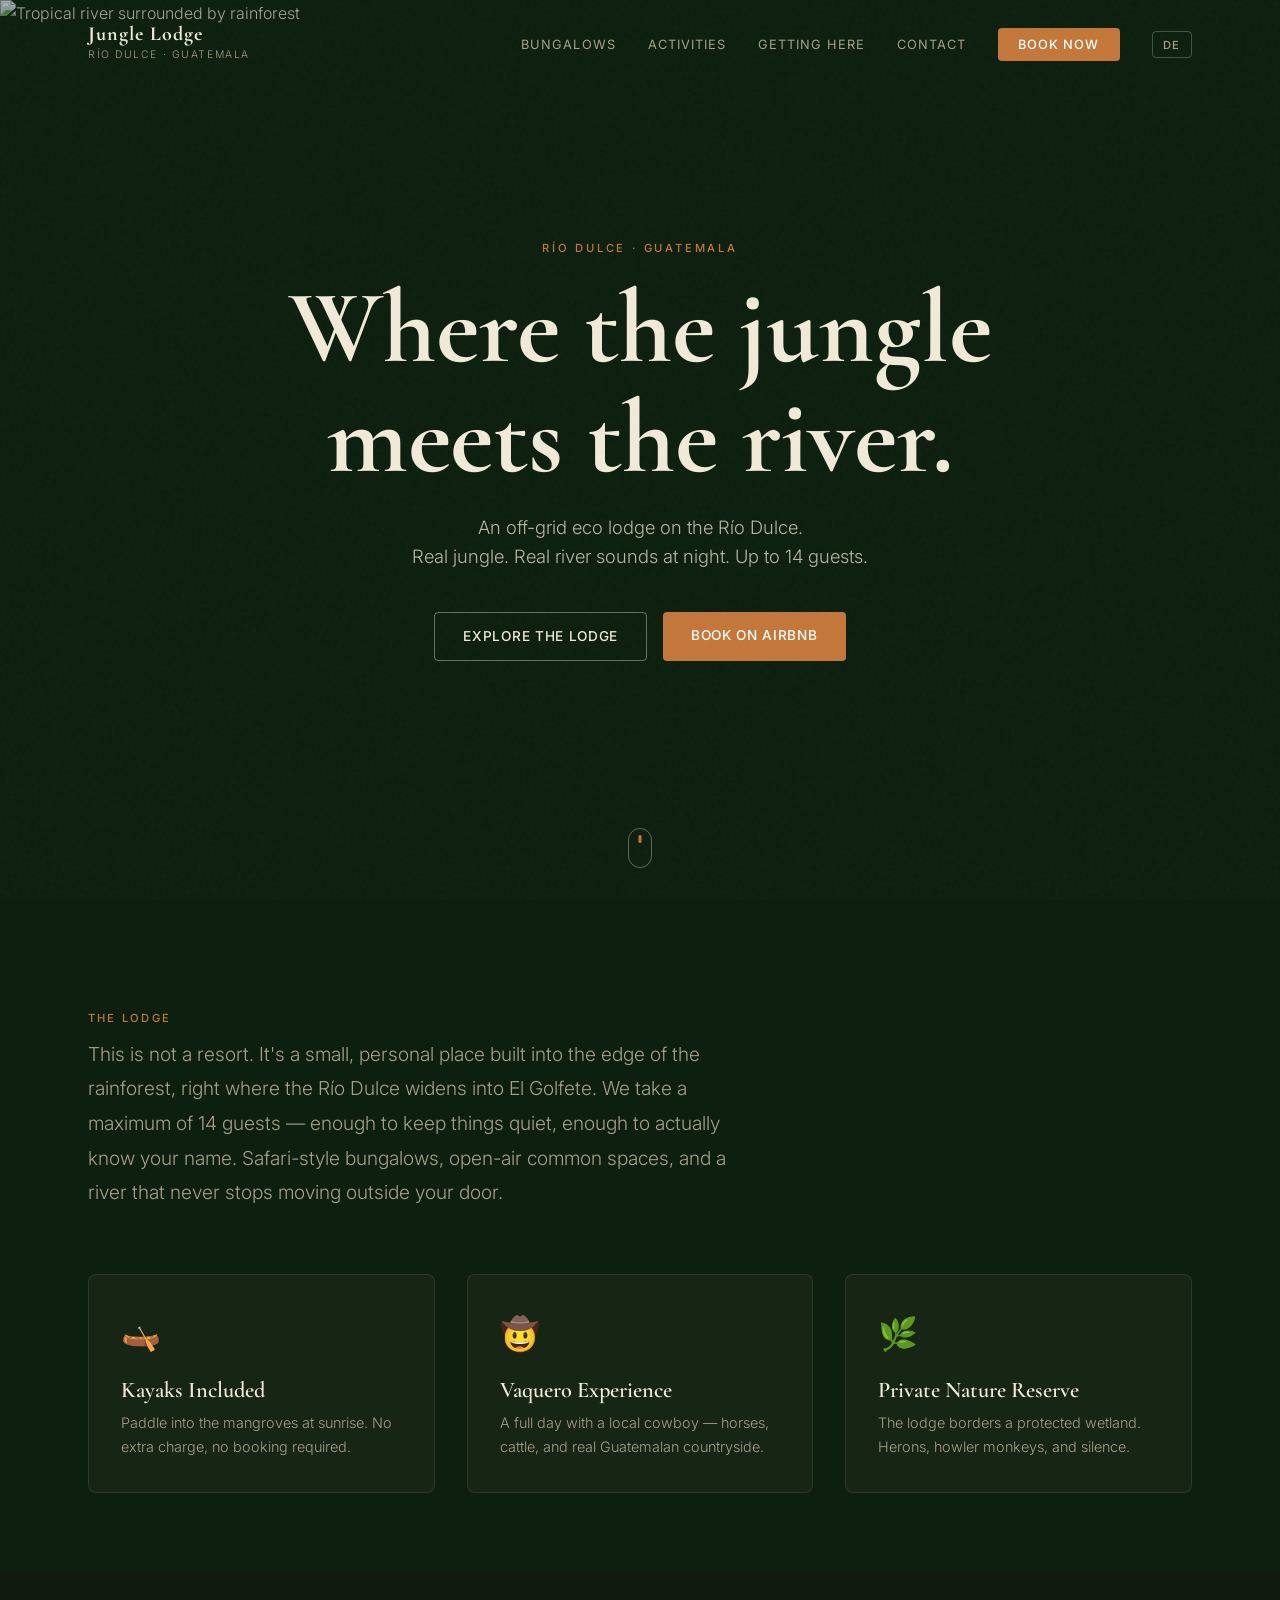
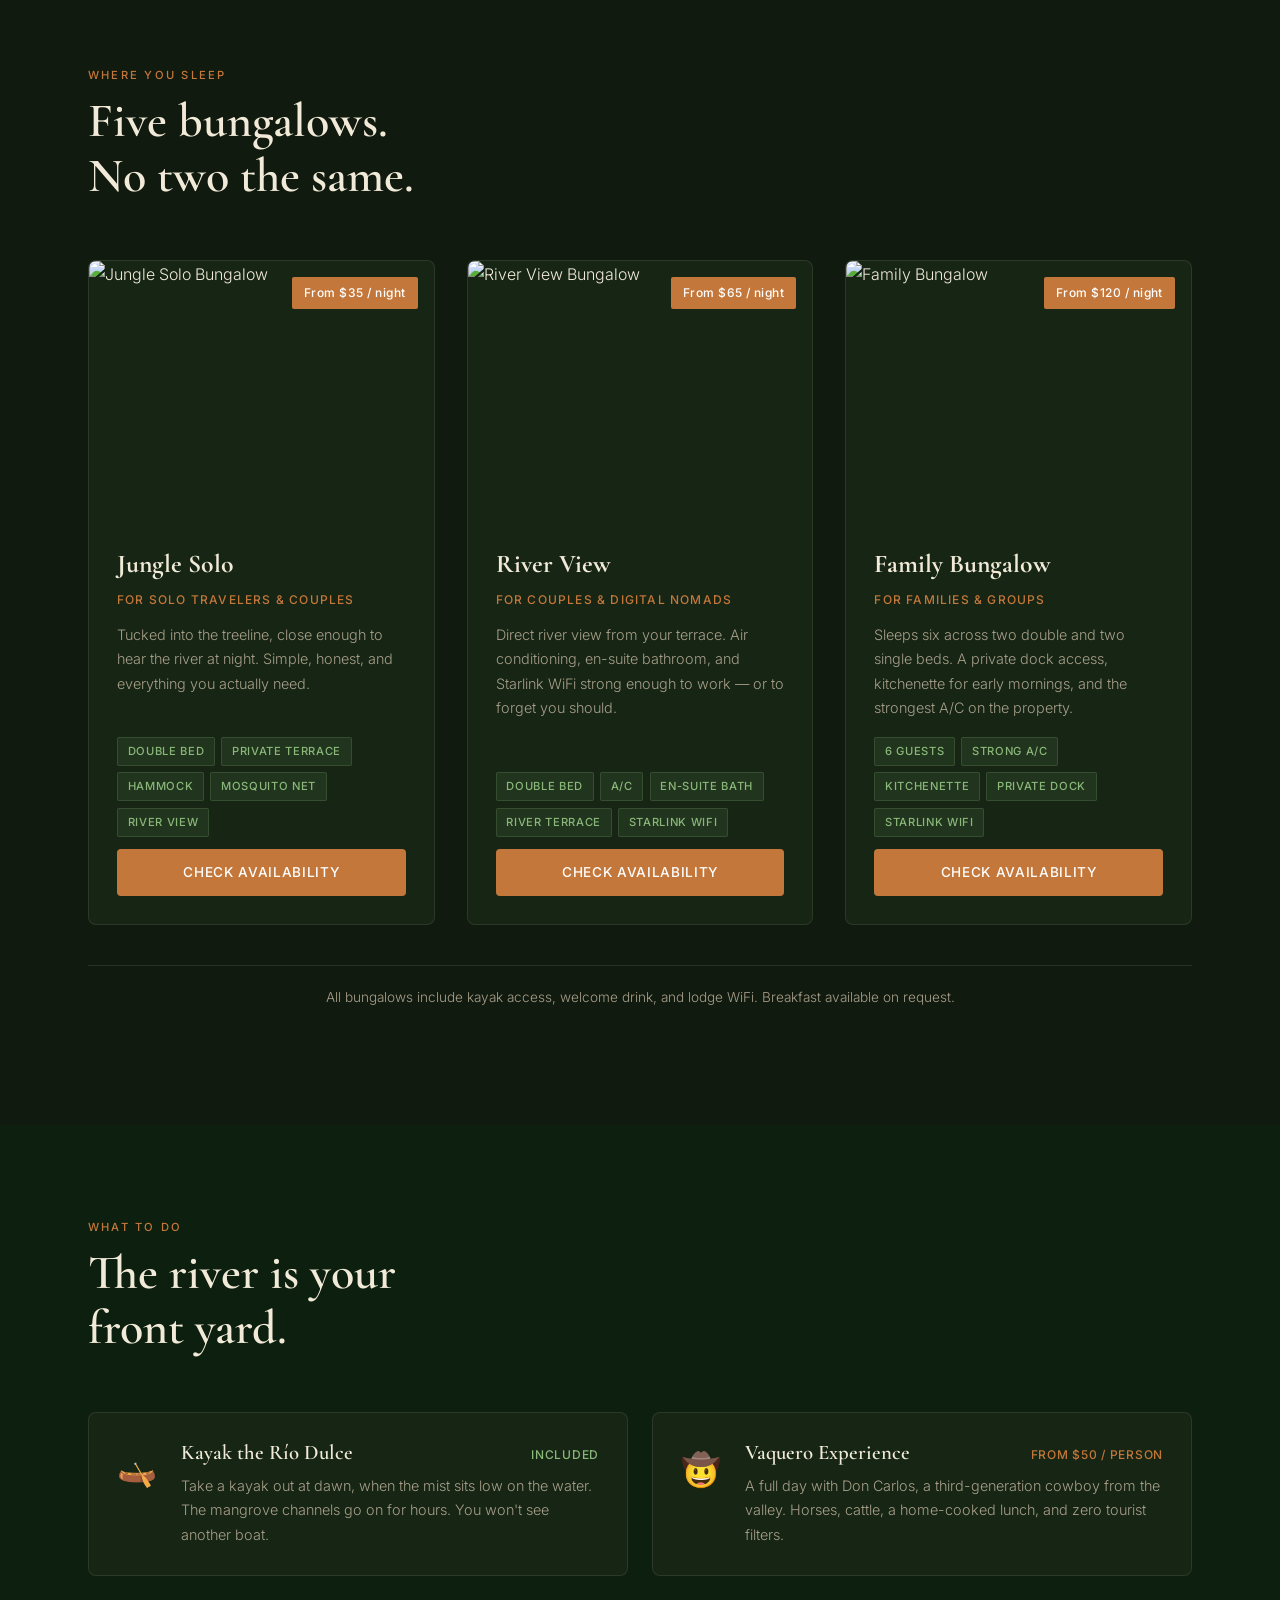
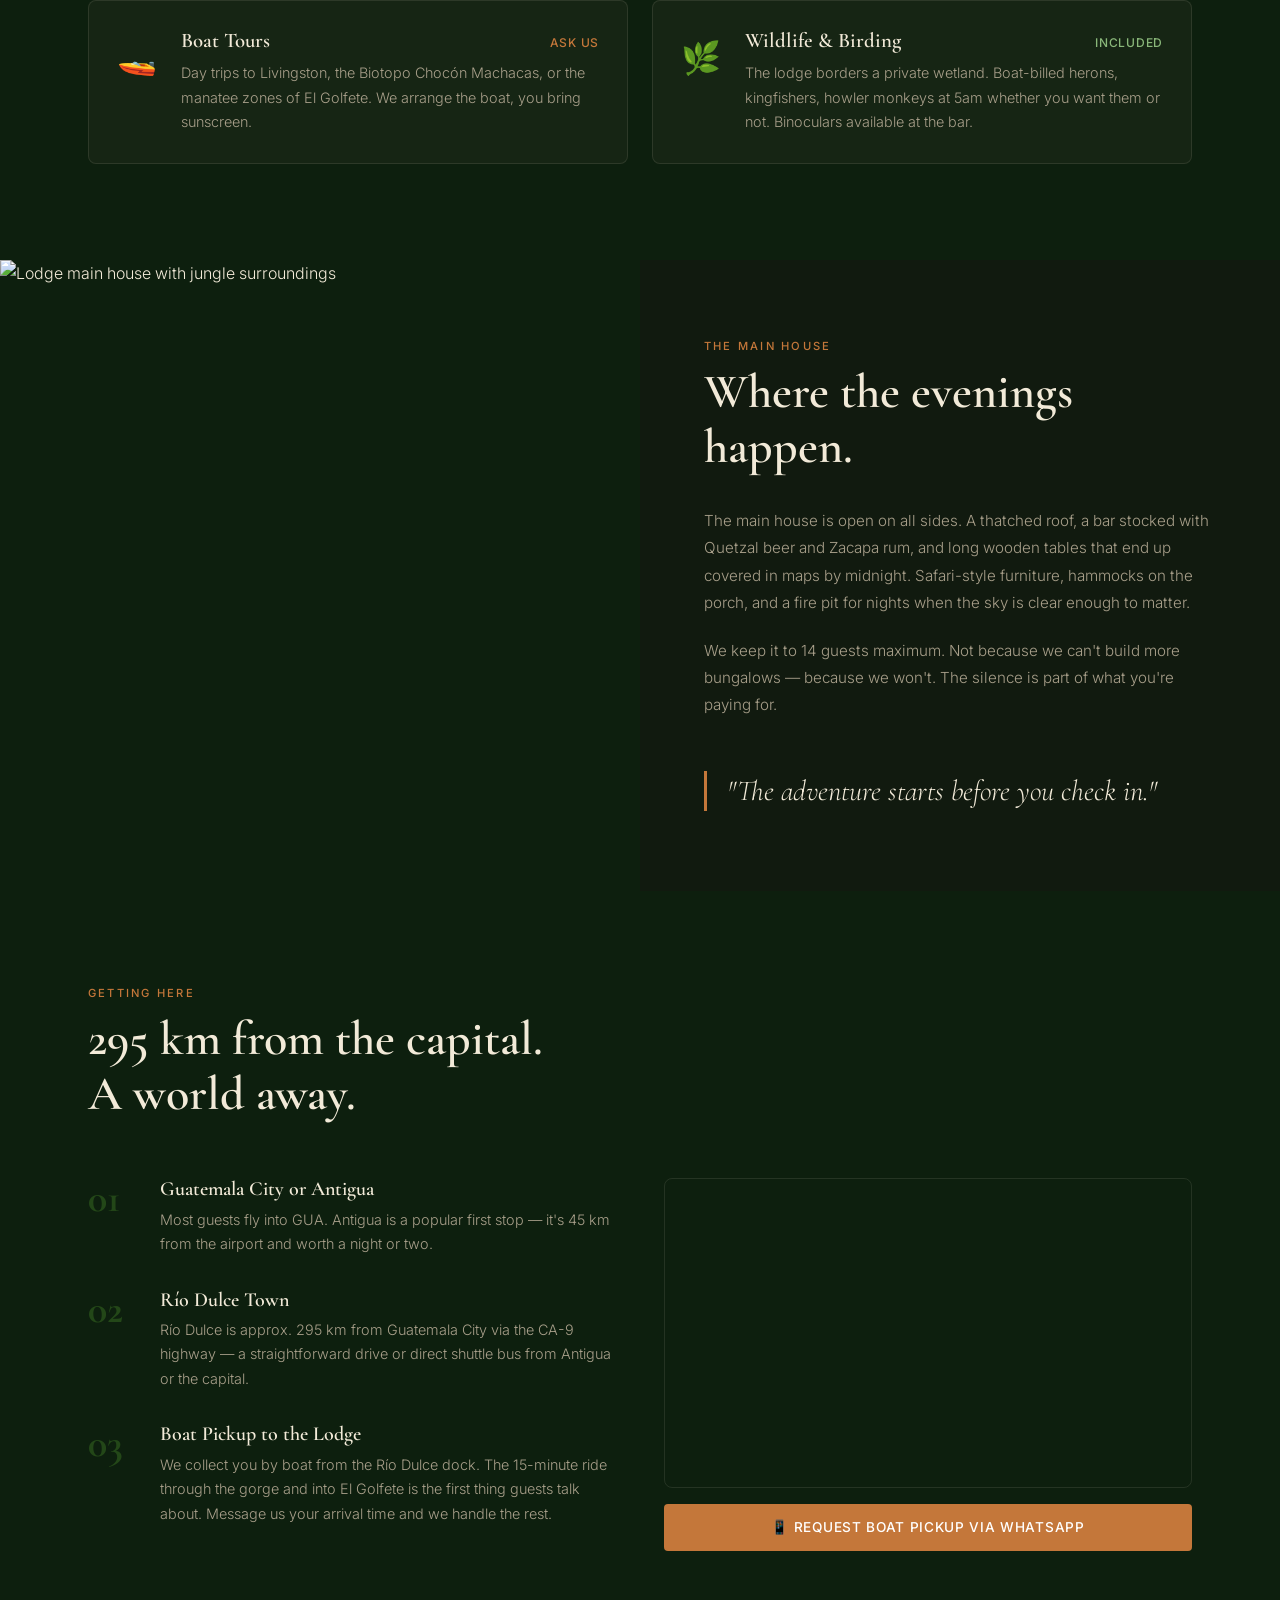
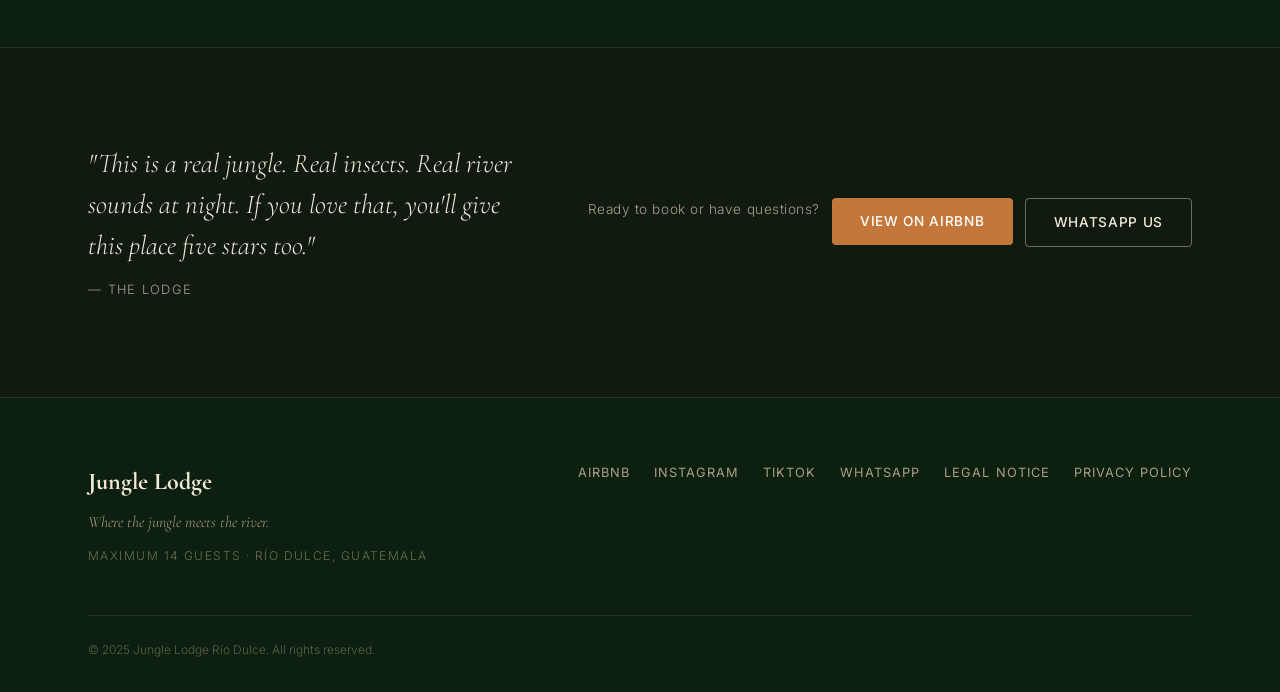
==== index.html @ 32c6dce7 "Add language switcher (EN/DE), Impressum, Datenschutz, fix distances to km" ====
<!DOCTYPE html>
<html lang="en">
<head>
  <meta charset="UTF-8" />
  <meta name="viewport" content="width=device-width, initial-scale=1.0" />
  <title>Jungle Lodge Río Dulce · Guatemala</title>
  <meta name="description" content="An off-grid eco lodge on the Río Dulce, Guatemala. 5 private bungalows, kayaks included, surrounded by primary rainforest. Up to 14 guests." />
  <link rel="preconnect" href="https://fonts.googleapis.com" />
  <link rel="preconnect" href="https://fonts.gstatic.com" crossorigin />
  <link href="https://fonts.googleapis.com/css2?family=Cormorant+Garamond:ital,wght@0,400;0,600;0,700;1,400;1,600&family=Inter:wght@300;400;500&display=swap" rel="stylesheet" />
  <link rel="stylesheet" href="style.css" />
</head>
<body>

  <!-- ═══════════════════════════════ NAVIGATION ═══════════════════════════════ -->
  <nav class="nav" id="nav">
    <div class="nav__inner">
      <a href="#" class="nav__logo">
        <span class="nav__logo-name">Jungle Lodge</span>
        <span class="nav__logo-sub">Río Dulce · Guatemala</span>
      </a>

      <ul class="nav__links" id="navLinks">
        <li><a href="#bungalows" class="nav__link" data-i18n="nav.bungalows">Bungalows</a></li>
        <li><a href="#activities" class="nav__link" data-i18n="nav.activities">Activities</a></li>
        <li><a href="#arrival" class="nav__link" data-i18n="nav.arrival">Getting Here</a></li>
        <li><a href="#contact" class="nav__link" data-i18n="nav.contact">Contact</a></li>
        <li><a href="#" class="nav__cta" data-i18n="nav.book">Book Now</a></li>
        <li>
          <button class="lang-toggle" id="langToggle" aria-label="Switch language">
            <span class="lang-toggle__label" id="langLabel">DE</span>
          </button>
        </li>
      </ul>

      <div class="nav__right-mobile">
        <button class="lang-toggle lang-toggle--mobile" id="langToggleMobile" aria-label="Switch language">
          <span id="langLabelMobile">DE</span>
        </button>
        <button class="nav__hamburger" id="hamburger" aria-label="Open menu">
          <span></span>
          <span></span>
          <span></span>
        </button>
      </div>
    </div>

    <!-- Mobile overlay -->
    <div class="nav__overlay" id="navOverlay">
      <button class="nav__overlay-close" id="navClose" aria-label="Close menu">✕</button>
      <ul class="nav__overlay-links">
        <li><a href="#bungalows" class="nav__overlay-link" data-close data-i18n="nav.bungalows">Bungalows</a></li>
        <li><a href="#activities" class="nav__overlay-link" data-close data-i18n="nav.activities">Activities</a></li>
        <li><a href="#arrival" class="nav__overlay-link" data-close data-i18n="nav.arrival">Getting Here</a></li>
        <li><a href="#contact" class="nav__overlay-link" data-close data-i18n="nav.contact">Contact</a></li>
        <li><a href="#" class="nav__overlay-cta" data-close data-i18n="nav.bookAirbnb">Book Now on Airbnb</a></li>
      </ul>
    </div>
  </nav>

  <!-- ═══════════════════════════════ HERO ═══════════════════════════════ -->
  <section class="hero" id="hero">
    <div class="hero__bg">
      <img
        src="https://images.unsplash.com/photo-1518709268805-4e9042af9f23?w=1600&auto=format&fit=crop&q=80"
        alt="Tropical river surrounded by rainforest"
        class="hero__img"
      />
      <div class="hero__overlay"></div>
    </div>

    <div class="hero__content">
      <p class="hero__eyebrow fade-in-up">Río Dulce · Guatemala</p>
      <h1 class="hero__headline fade-in-up" data-i18n="hero.headline">Where the jungle<br>meets the river.</h1>
      <p class="hero__sub fade-in-up" data-i18n="hero.sub">An off-grid eco lodge on the Río Dulce.<br>Real jungle. Real river sounds at night. Up to 14 guests.</p>
      <div class="hero__actions fade-in-up">
        <a href="#bungalows" class="btn btn--outline" data-i18n="hero.explore">Explore the Lodge</a>
        <a href="#" class="btn btn--primary" data-i18n="hero.book">Book on Airbnb</a>
      </div>
    </div>

    <a href="#intro" class="hero__scroll-indicator" aria-label="Scroll down">
      <span class="hero__scroll-icon"></span>
    </a>
  </section>

  <!-- ═══════════════════════════════ INTRO / PHILOSOPHY ═══════════════════════════════ -->
  <section class="intro" id="intro">
    <div class="container">
      <div class="intro__text fade-in-up">
        <h2 class="section-label" data-i18n="intro.label">The Lodge</h2>
        <p class="intro__body" data-i18n="intro.body">
          This is not a resort. It's a small, personal place built into the edge of the rainforest,
          right where the Río Dulce widens into El Golfete. We take a maximum of 14 guests — enough to keep
          things quiet, enough to actually know your name. Safari-style bungalows, open-air common spaces,
          and a river that never stops moving outside your door.
        </p>
      </div>

      <div class="intro__pillars">
        <div class="pillar fade-in-up">
          <span class="pillar__icon">🛶</span>
          <h3 class="pillar__title" data-i18n="pillars.kayak.title">Kayaks Included</h3>
          <p class="pillar__desc" data-i18n="pillars.kayak.desc">Paddle into the mangroves at sunrise. No extra charge, no booking required.</p>
        </div>
        <div class="pillar fade-in-up">
          <span class="pillar__icon">🤠</span>
          <h3 class="pillar__title" data-i18n="pillars.vaquero.title">Vaquero Experience</h3>
          <p class="pillar__desc" data-i18n="pillars.vaquero.desc">A full day with a local cowboy — horses, cattle, and real Guatemalan countryside.</p>
        </div>
        <div class="pillar fade-in-up">
          <span class="pillar__icon">🌿</span>
          <h3 class="pillar__title" data-i18n="pillars.nature.title">Private Nature Reserve</h3>
          <p class="pillar__desc" data-i18n="pillars.nature.desc">The lodge borders a protected wetland. Herons, howler monkeys, and silence.</p>
        </div>
      </div>
    </div>
  </section>

  <!-- ═══════════════════════════════ BUNGALOWS ═══════════════════════════════ -->
  <section class="bungalows" id="bungalows">
    <div class="container">
      <div class="section-header fade-in-up">
        <h2 class="section-label" data-i18n="bungalows.label">Where You Sleep</h2>
        <h3 class="section-title" data-i18n="bungalows.title">Five bungalows.<br>No two the same.</h3>
      </div>

      <div class="bungalows__grid">

        <!-- Jungle Solo -->
        <article class="bungalow-card fade-in-up">
          <div class="bungalow-card__img-wrap">
            <img
              src="https://images.unsplash.com/photo-1542314831-068cd1dbfeeb?w=800&auto=format&fit=crop&q=80"
              alt="Jungle Solo Bungalow"
              loading="lazy"
              class="bungalow-card__img"
            />
            <div class="bungalow-card__badge" data-i18n="bungalows.solo.price">From $35 / night</div>
          </div>
          <div class="bungalow-card__body">
            <h4 class="bungalow-card__name">Jungle Solo</h4>
            <p class="bungalow-card__target" data-i18n="bungalows.solo.target">For solo travelers &amp; couples</p>
            <p class="bungalow-card__desc" data-i18n="bungalows.solo.desc">
              Tucked into the treeline, close enough to hear the river at night.
              Simple, honest, and everything you actually need.
            </p>
            <div class="bungalow-card__tags">
              <span class="tag" data-i18n="tags.doublebed">Double bed</span>
              <span class="tag" data-i18n="tags.terrace">Private terrace</span>
              <span class="tag" data-i18n="tags.hammock">Hammock</span>
              <span class="tag" data-i18n="tags.mosquitonet">Mosquito net</span>
              <span class="tag" data-i18n="tags.riverview">River view</span>
            </div>
            <a href="#" class="btn btn--primary btn--full" data-i18n="bungalows.cta">Check Availability</a>
          </div>
        </article>

        <!-- River View -->
        <article class="bungalow-card fade-in-up">
          <div class="bungalow-card__img-wrap">
            <img
              src="https://images.unsplash.com/photo-1520250497591-112f2f40a3f4?w=800&auto=format&fit=crop&q=80"
              alt="River View Bungalow"
              loading="lazy"
              class="bungalow-card__img"
            />
            <div class="bungalow-card__badge" data-i18n="bungalows.river.price">From $65 / night</div>
          </div>
          <div class="bungalow-card__body">
            <h4 class="bungalow-card__name">River View</h4>
            <p class="bungalow-card__target" data-i18n="bungalows.river.target">For couples &amp; digital nomads</p>
            <p class="bungalow-card__desc" data-i18n="bungalows.river.desc">
              Direct river view from your terrace. Air conditioning, en-suite bathroom,
              and Starlink WiFi strong enough to work — or to forget you should.
            </p>
            <div class="bungalow-card__tags">
              <span class="tag" data-i18n="tags.doublebed">Double bed</span>
              <span class="tag">A/C</span>
              <span class="tag" data-i18n="tags.ensuite">En-suite bath</span>
              <span class="tag" data-i18n="tags.riverterrace">River terrace</span>
              <span class="tag">Starlink WiFi</span>
            </div>
            <a href="#" class="btn btn--primary btn--full" data-i18n="bungalows.cta">Check Availability</a>
          </div>
        </article>

        <!-- Family Bungalow -->
        <article class="bungalow-card fade-in-up">
          <div class="bungalow-card__img-wrap">
            <img
              src="https://images.unsplash.com/photo-1470770841072-f978cf4d019e?w=800&auto=format&fit=crop&q=80"
              alt="Family Bungalow"
              loading="lazy"
              class="bungalow-card__img"
            />
            <div class="bungalow-card__badge" data-i18n="bungalows.family.price">From $120 / night</div>
          </div>
          <div class="bungalow-card__body">
            <h4 class="bungalow-card__name">Family Bungalow</h4>
            <p class="bungalow-card__target" data-i18n="bungalows.family.target">For families &amp; groups</p>
            <p class="bungalow-card__desc" data-i18n="bungalows.family.desc">
              Sleeps six across two double and two single beds. A private dock access,
              kitchenette for early mornings, and the strongest A/C on the property.
            </p>
            <div class="bungalow-card__tags">
              <span class="tag" data-i18n="tags.6guests">6 guests</span>
              <span class="tag" data-i18n="tags.strongac">Strong A/C</span>
              <span class="tag" data-i18n="tags.kitchenette">Kitchenette</span>
              <span class="tag" data-i18n="tags.privatedock">Private dock</span>
              <span class="tag">Starlink WiFi</span>
            </div>
            <a href="#" class="btn btn--primary btn--full" data-i18n="bungalows.cta">Check Availability</a>
          </div>
        </article>

      </div>

      <p class="bungalows__note fade-in-up" data-i18n="bungalows.note">
        All bungalows include kayak access, welcome drink, and lodge WiFi. Breakfast available on request.
      </p>
    </div>
  </section>

  <!-- ═══════════════════════════════ ACTIVITIES ═══════════════════════════════ -->
  <section class="activities" id="activities">
    <div class="container">
      <div class="section-header fade-in-up">
        <h2 class="section-label" data-i18n="activities.label">What to Do</h2>
        <h3 class="section-title" data-i18n="activities.title">The river is your<br>front yard.</h3>
      </div>

      <div class="activities__grid">

        <div class="activity-card fade-in-up">
          <div class="activity-card__icon">🛶</div>
          <div class="activity-card__body">
            <div class="activity-card__meta">
              <h4 class="activity-card__name" data-i18n="activities.kayak.name">Kayak the Río Dulce</h4>
              <span class="activity-card__price activity-card__price--free" data-i18n="activities.included">Included</span>
            </div>
            <p class="activity-card__desc" data-i18n="activities.kayak.desc">
              Take a kayak out at dawn, when the mist sits low on the water. The mangrove channels
              go on for hours. You won't see another boat.
            </p>
          </div>
        </div>

        <div class="activity-card fade-in-up">
          <div class="activity-card__icon">🤠</div>
          <div class="activity-card__body">
            <div class="activity-card__meta">
              <h4 class="activity-card__name" data-i18n="activities.vaquero.name">Vaquero Experience</h4>
              <span class="activity-card__price" data-i18n="activities.vaquero.price">From $50 / person</span>
            </div>
            <p class="activity-card__desc" data-i18n="activities.vaquero.desc">
              A full day with Don Carlos, a third-generation cowboy from the valley.
              Horses, cattle, a home-cooked lunch, and zero tourist filters.
            </p>
          </div>
        </div>

        <div class="activity-card fade-in-up">
          <div class="activity-card__icon">🚤</div>
          <div class="activity-card__body">
            <div class="activity-card__meta">
              <h4 class="activity-card__name" data-i18n="activities.boat.name">Boat Tours</h4>
              <span class="activity-card__price" data-i18n="activities.askus">Ask us</span>
            </div>
            <p class="activity-card__desc" data-i18n="activities.boat.desc">
              Day trips to Livingston, the Biotopo Chocón Machacas, or the manatee
              zones of El Golfete. We arrange the boat, you bring sunscreen.
            </p>
          </div>
        </div>

        <div class="activity-card fade-in-up">
          <div class="activity-card__icon">🌿</div>
          <div class="activity-card__body">
            <div class="activity-card__meta">
              <h4 class="activity-card__name" data-i18n="activities.wildlife.name">Wildlife &amp; Birding</h4>
              <span class="activity-card__price activity-card__price--free" data-i18n="activities.included">Included</span>
            </div>
            <p class="activity-card__desc" data-i18n="activities.wildlife.desc">
              The lodge borders a private wetland. Boat-billed herons, kingfishers, howler monkeys
              at 5am whether you want them or not. Binoculars available at the bar.
            </p>
          </div>
        </div>

      </div>
    </div>
  </section>

  <!-- ═══════════════════════════════ THE LODGE / ATMOSPHERE ═══════════════════════════════ -->
  <section class="atmosphere" id="atmosphere">
    <div class="atmosphere__img-wrap">
      <img
        src="https://images.unsplash.com/photo-1504280390367-361c6d9f38f4?w=1400&auto=format&fit=crop&q=80"
        alt="Lodge main house with jungle surroundings"
        loading="lazy"
        class="atmosphere__img"
      />
    </div>
    <div class="atmosphere__content fade-in-up">
      <h2 class="section-label" data-i18n="atmosphere.label">The Main House</h2>
      <h3 class="section-title" data-i18n="atmosphere.title">Where the evenings happen.</h3>
      <p class="atmosphere__body" data-i18n="atmosphere.body1">
        The main house is open on all sides. A thatched roof, a bar stocked with Quetzal beer and
        Zacapa rum, and long wooden tables that end up covered in maps by midnight. Safari-style
        furniture, hammocks on the porch, and a fire pit for nights when the sky is clear enough
        to matter.
      </p>
      <p class="atmosphere__body" data-i18n="atmosphere.body2">
        We keep it to 14 guests maximum. Not because we can't build more bungalows — because
        we won't. The silence is part of what you're paying for.
      </p>
      <blockquote class="atmosphere__quote" data-i18n="atmosphere.quote">
        "The adventure starts before you check in."
      </blockquote>
    </div>
  </section>

  <!-- ═══════════════════════════════ ARRIVAL ═══════════════════════════════ -->
  <section class="arrival" id="arrival">
    <div class="container">
      <div class="section-header fade-in-up">
        <h2 class="section-label" data-i18n="arrival.label">Getting Here</h2>
        <h3 class="section-title" data-i18n="arrival.title">295 km from the capital.<br>A world away.</h3>
      </div>

      <div class="arrival__layout">
        <div class="arrival__steps fade-in-up">
          <div class="arrival__step">
            <div class="arrival__step-num">01</div>
            <div class="arrival__step-text">
              <h4 data-i18n="arrival.step1.title">Guatemala City or Antigua</h4>
              <p data-i18n="arrival.step1.desc">Most guests fly into GUA. Antigua is a popular first stop — it's 45 km from the airport and worth a night or two.</p>
            </div>
          </div>
          <div class="arrival__step">
            <div class="arrival__step-num">02</div>
            <div class="arrival__step-text">
              <h4 data-i18n="arrival.step2.title">Río Dulce Town</h4>
              <p data-i18n="arrival.step2.desc">Río Dulce is approx. 295 km from Guatemala City via the CA-9 highway — a straightforward drive or direct shuttle bus from Antigua or the capital.</p>
            </div>
          </div>
          <div class="arrival__step">
            <div class="arrival__step-num">03</div>
            <div class="arrival__step-text">
              <h4 data-i18n="arrival.step3.title">Boat Pickup to the Lodge</h4>
              <p data-i18n="arrival.step3.desc">We collect you by boat from the Río Dulce dock. The 15-minute ride through the gorge and into El Golfete is the first thing guests talk about. Message us your arrival time and we handle the rest.</p>
            </div>
          </div>
        </div>

        <div class="arrival__map fade-in-up">
          <div class="arrival__map-wrap">
            <iframe
              title="Jungle Lodge Río Dulce location"
              src="https://www.google.com/maps/embed?pb=!1m14!1m12!1m3!1d30000!2d-89.0353!3d15.6319!2m3!1f0!2f0!3f0!3m2!1i1024!2i768!4f13.1!5e0!3m2!1sen!2sgt!4v1700000000000!5m2!1sen!2sgt"
              width="100%"
              height="300"
              style="border:0;"
              allowfullscreen=""
              loading="lazy"
              referrerpolicy="no-referrer-when-downgrade">
            </iframe>
          </div>
          <a href="https://wa.me/50212345678?text=Hello%2C%20I'd%20like%20to%20arrange%20a%20boat%20pickup%20to%20the%20Jungle%20Lodge." class="btn btn--primary btn--full arrival__whatsapp" data-i18n="arrival.whatsapp">
            📱 Request Boat Pickup via WhatsApp
          </a>
        </div>
      </div>
    </div>
  </section>

  <!-- ═══════════════════════════════ CONTACT / REVIEW QUOTE ═══════════════════════════════ -->
  <section class="contact-strip" id="contact">
    <div class="container">
      <div class="contact-strip__inner fade-in-up">
        <div class="contact-strip__quote">
          <p class="contact-strip__review" data-i18n="contact.review">
            "This is a real jungle. Real insects. Real river sounds at night.
            If you love that, you'll give this place five stars too."
          </p>
          <p class="contact-strip__attribution">— The Lodge</p>
        </div>
        <div class="contact-strip__actions">
          <p class="contact-strip__cta-label" data-i18n="contact.ctalabel">Ready to book or have questions?</p>
          <a href="#" class="btn btn--primary" data-i18n="contact.airbnb">View on Airbnb</a>
          <a href="https://wa.me/50212345678" class="btn btn--outline" data-i18n="contact.whatsapp">WhatsApp Us</a>
        </div>
      </div>
    </div>
  </section>

  <!-- ═══════════════════════════════ FOOTER ═══════════════════════════════ -->
  <footer class="footer">
    <div class="container">
      <div class="footer__inner">
        <div class="footer__brand">
          <span class="footer__logo">Jungle Lodge</span>
          <span class="footer__tagline" data-i18n="hero.headline.short">Where the jungle meets the river.</span>
          <span class="footer__detail" data-i18n="footer.detail">Maximum 14 guests · Río Dulce, Guatemala</span>
        </div>

        <nav class="footer__links" aria-label="Footer navigation">
          <a href="#" class="footer__link">Airbnb</a>
          <a href="#" class="footer__link">Instagram</a>
          <a href="#" class="footer__link">TikTok</a>
          <a href="https://wa.me/50212345678" class="footer__link">WhatsApp</a>
          <a href="impressum.html" class="footer__link" data-i18n="footer.impressum">Impressum</a>
          <a href="datenschutz.html" class="footer__link" data-i18n="footer.privacy">Privacy Policy</a>
        </nav>
      </div>

      <div class="footer__bottom">
        <p data-i18n="footer.copy">&copy; 2025 Jungle Lodge Río Dulce. All rights reserved.</p>
      </div>
    </div>
  </footer>

  <script src="main.js"></script>
</body>
</html>
---- style.css ----
/* ═══════════════════════════════════════════════
   JUNGLE LODGE RÍO DULCE — Stylesheet
   Mobile-first · Dark tropical aesthetic
═══════════════════════════════════════════════ */

/* ─── RESET & BASE ─── */
*, *::before, *::after {
  box-sizing: border-box;
  margin: 0;
  padding: 0;
}

:root {
  --bg:          #0d1f0e;
  --bg-mid:      #111a0f;
  --bg-light:    #162514;
  --primary:     #2d5a1b;
  --primary-light: #3a7022;
  --accent:      #c4773a;
  --accent-hover:#d9884a;
  --text:        #f2ead8;
  --text-muted:  #a89f8a;
  --highlight:   #8ab87a;
  --border:      rgba(242, 234, 216, 0.10);

  --font-display: 'Cormorant Garamond', Georgia, serif;
  --font-body:    'Inter', system-ui, sans-serif;

  --radius:      4px;
  --radius-lg:   8px;
  --transition:  0.3s ease;

  --container:   1200px;
  --gutter:      1.5rem;
}

html {
  scroll-behavior: smooth;
  font-size: 16px;
}

body {
  background-color: var(--bg);
  color: var(--text);
  font-family: var(--font-body);
  font-weight: 300;
  line-height: 1.7;
  /* subtle noise texture overlay */
  position: relative;
}

body::before {
  content: '';
  position: fixed;
  inset: 0;
  background-image: url("data:image/svg+xml,%3Csvg viewBox='0 0 256 256' xmlns='http://www.w3.org/2000/svg'%3E%3Cfilter id='noise'%3E%3CfeTurbulence type='fractalNoise' baseFrequency='0.9' numOctaves='4' stitchTiles='stitch'/%3E%3C/filter%3E%3Crect width='100%25' height='100%25' filter='url(%23noise)' opacity='1'/%3E%3C/svg%3E");
  opacity: 0.025;
  pointer-events: none;
  z-index: 9999;
}

img {
  display: block;
  max-width: 100%;
}

a {
  color: inherit;
  text-decoration: none;
}

ul {
  list-style: none;
}

/* ─── TYPOGRAPHY ─── */
h1, h2, h3, h4, h5 {
  font-family: var(--font-display);
  font-weight: 600;
  line-height: 1.15;
  color: var(--text);
}

.section-label {
  font-family: var(--font-body);
  font-size: 0.7rem;
  font-weight: 500;
  letter-spacing: 0.2em;
  text-transform: uppercase;
  color: var(--accent);
  margin-bottom: 0.75rem;
}

.section-title {
  font-family: var(--font-display);
  font-size: clamp(2rem, 5vw, 3rem);
  font-weight: 600;
  color: var(--text);
  margin-bottom: 2rem;
}

/* ─── CONTAINER ─── */
.container {
  width: 100%;
  max-width: var(--container);
  margin-inline: auto;
  padding-inline: var(--gutter);
}

/* ─── BUTTONS ─── */
.btn {
  display: inline-block;
  padding: 0.75rem 1.75rem;
  border-radius: var(--radius);
  font-family: var(--font-body);
  font-size: 0.85rem;
  font-weight: 500;
  letter-spacing: 0.05em;
  text-transform: uppercase;
  transition: all var(--transition);
  cursor: pointer;
  border: none;
  text-align: center;
}

.btn--primary {
  background-color: var(--accent);
  color: #fff;
}
.btn--primary:hover {
  background-color: var(--accent-hover);
  transform: translateY(-1px);
}

.btn--outline {
  background-color: transparent;
  color: var(--text);
  border: 1px solid rgba(242, 234, 216, 0.4);
}
.btn--outline:hover {
  border-color: var(--text);
  background-color: rgba(242, 234, 216, 0.07);
}

.btn--full {
  display: block;
  width: 100%;
}

/* ─── LANGUAGE TOGGLE ─── */
.lang-toggle {
  background: none;
  border: 1px solid rgba(242, 234, 216, 0.25);
  color: var(--text-muted);
  font-family: var(--font-body);
  font-size: 0.7rem;
  font-weight: 500;
  letter-spacing: 0.12em;
  padding: 0.35rem 0.65rem;
  border-radius: var(--radius);
  cursor: pointer;
  transition: all var(--transition);
}
.lang-toggle:hover {
  border-color: var(--text);
  color: var(--text);
}
.lang-toggle--mobile {
  font-size: 0.7rem;
  padding: 0.3rem 0.55rem;
}

.nav__right-mobile {
  display: flex;
  align-items: center;
  gap: 0.75rem;
}

/* ─── SCROLL ANIMATIONS ─── */
.fade-in-up {
  opacity: 0;
  transform: translateY(28px);
  transition: opacity 0.65s ease, transform 0.65s ease;
}
.fade-in-up.visible {
  opacity: 1;
  transform: translateY(0);
}

/* ═══════════════════════════════════════════════
   NAVIGATION
═══════════════════════════════════════════════ */
.nav {
  position: fixed;
  top: 0;
  left: 0;
  right: 0;
  z-index: 1000;
  transition: background-color 0.4s ease, backdrop-filter 0.4s ease, box-shadow 0.4s ease;
  padding: 1.5rem 0;
}

.nav.scrolled {
  background-color: rgba(13, 31, 14, 0.96);
  backdrop-filter: blur(12px);
  box-shadow: 0 1px 0 var(--border);
  padding: 1rem 0;
}

.nav__inner {
  max-width: var(--container);
  margin-inline: auto;
  padding-inline: var(--gutter);
  display: flex;
  align-items: center;
  justify-content: space-between;
}

.nav__logo {
  display: flex;
  flex-direction: column;
}
.nav__logo-name {
  font-family: var(--font-display);
  font-size: 1.25rem;
  font-weight: 700;
  letter-spacing: 0.05em;
  color: var(--text);
  line-height: 1;
}
.nav__logo-sub {
  font-size: 0.65rem;
  letter-spacing: 0.15em;
  text-transform: uppercase;
  color: var(--text-muted);
  margin-top: 2px;
}

.nav__links {
  display: none;
  align-items: center;
  gap: 2rem;
}

.nav__link {
  font-size: 0.8rem;
  font-weight: 400;
  letter-spacing: 0.08em;
  text-transform: uppercase;
  color: var(--text-muted);
  transition: color var(--transition);
}
.nav__link:hover {
  color: var(--text);
}

.nav__cta {
  font-size: 0.8rem;
  font-weight: 500;
  letter-spacing: 0.08em;
  text-transform: uppercase;
  background-color: var(--accent);
  color: #fff;
  padding: 0.55rem 1.25rem;
  border-radius: var(--radius);
  transition: background-color var(--transition);
}
.nav__cta:hover {
  background-color: var(--accent-hover);
}

.nav__hamburger {
  display: flex;
  flex-direction: column;
  gap: 5px;
  background: none;
  border: none;
  cursor: pointer;
  padding: 4px;
}
.nav__hamburger span {
  display: block;
  width: 24px;
  height: 1.5px;
  background-color: var(--text);
  transition: all var(--transition);
}

/* Mobile overlay */
.nav__overlay {
  position: fixed;
  inset: 0;
  background-color: var(--bg);
  display: flex;
  flex-direction: column;
  align-items: center;
  justify-content: center;
  gap: 2.5rem;
  opacity: 0;
  pointer-events: none;
  transition: opacity 0.35s ease;
  z-index: 2000;
}
.nav__overlay.open {
  opacity: 1;
  pointer-events: all;
}

.nav__overlay-close {
  position: absolute;
  top: 1.5rem;
  right: 1.5rem;
  background: none;
  border: none;
  color: var(--text-muted);
  font-size: 1.5rem;
  cursor: pointer;
  transition: color var(--transition);
}
.nav__overlay-close:hover {
  color: var(--text);
}

.nav__overlay-links {
  display: flex;
  flex-direction: column;
  align-items: center;
  gap: 2rem;
}
.nav__overlay-link {
  font-family: var(--font-display);
  font-size: 2.25rem;
  font-weight: 600;
  color: var(--text);
  transition: color var(--transition);
}
.nav__overlay-link:hover {
  color: var(--highlight);
}
.nav__overlay-cta {
  display: inline-block;
  margin-top: 0.5rem;
  background-color: var(--accent);
  color: #fff;
  padding: 0.9rem 2.5rem;
  border-radius: var(--radius);
  font-size: 0.9rem;
  font-weight: 500;
  letter-spacing: 0.08em;
  text-transform: uppercase;
  transition: background-color var(--transition);
}
.nav__overlay-cta:hover {
  background-color: var(--accent-hover);
}

/* ═══════════════════════════════════════════════
   HERO
═══════════════════════════════════════════════ */
.hero {
  position: relative;
  height: 100svh;
  min-height: 600px;
  display: flex;
  align-items: center;
  justify-content: center;
  overflow: hidden;
}

.hero__bg {
  position: absolute;
  inset: 0;
}

.hero__img {
  width: 100%;
  height: 100%;
  object-fit: cover;
  object-position: center;
}

.hero__overlay {
  position: absolute;
  inset: 0;
  background: linear-gradient(
    to bottom,
    rgba(13, 31, 14, 0.35) 0%,
    rgba(13, 31, 14, 0.15) 40%,
    rgba(13, 31, 14, 0.75) 80%,
    rgba(13, 31, 14, 0.95) 100%
  );
}

.hero__content {
  position: relative;
  z-index: 2;
  text-align: center;
  padding: var(--gutter);
  max-width: 800px;
}

.hero__eyebrow {
  font-size: 0.7rem;
  font-weight: 500;
  letter-spacing: 0.25em;
  text-transform: uppercase;
  color: var(--accent);
  margin-bottom: 1rem;
  transition-delay: 0.1s;
}

.hero__headline {
  font-family: var(--font-display);
  font-size: clamp(3rem, 9vw, 6.5rem);
  font-weight: 700;
  line-height: 1.05;
  color: var(--text);
  margin-bottom: 1.25rem;
  transition-delay: 0.2s;
}

.hero__sub {
  font-size: clamp(0.95rem, 2vw, 1.15rem);
  color: rgba(242, 234, 216, 0.75);
  line-height: 1.6;
  margin-bottom: 2.5rem;
  transition-delay: 0.3s;
}

.hero__actions {
  display: flex;
  gap: 1rem;
  justify-content: center;
  flex-wrap: wrap;
  transition-delay: 0.4s;
}

/* Scroll indicator */
.hero__scroll-indicator {
  position: absolute;
  bottom: 2rem;
  left: 50%;
  transform: translateX(-50%);
  z-index: 2;
}
.hero__scroll-icon {
  display: block;
  width: 24px;
  height: 40px;
  border: 1.5px solid rgba(242, 234, 216, 0.35);
  border-radius: 12px;
  position: relative;
}
.hero__scroll-icon::after {
  content: '';
  position: absolute;
  top: 6px;
  left: 50%;
  transform: translateX(-50%);
  width: 3px;
  height: 8px;
  background-color: var(--accent);
  border-radius: 2px;
  animation: scroll-dot 2s ease infinite;
}
@keyframes scroll-dot {
  0%   { opacity: 1; top: 6px; }
  100% { opacity: 0; top: 20px; }
}

/* ═══════════════════════════════════════════════
   INTRO / PHILOSOPHY
═══════════════════════════════════════════════ */
.intro {
  padding: 7rem 0 5rem;
  background-color: var(--bg);
}

.intro__text {
  max-width: 680px;
  margin-bottom: 4rem;
}

.intro__body {
  font-size: clamp(1rem, 2vw, 1.2rem);
  color: var(--text-muted);
  line-height: 1.8;
}

.intro__pillars {
  display: grid;
  grid-template-columns: 1fr;
  gap: 2rem;
}

.pillar {
  padding: 2rem;
  background-color: var(--bg-light);
  border: 1px solid var(--border);
  border-radius: var(--radius-lg);
  transition-delay: calc(var(--i, 0) * 0.1s);
}

.pillar__icon {
  font-size: 2rem;
  display: block;
  margin-bottom: 1rem;
}

.pillar__title {
  font-family: var(--font-display);
  font-size: 1.4rem;
  font-weight: 600;
  margin-bottom: 0.5rem;
}

.pillar__desc {
  font-size: 0.9rem;
  color: var(--text-muted);
  line-height: 1.7;
}

/* ═══════════════════════════════════════════════
   BUNGALOWS
═══════════════════════════════════════════════ */
.bungalows {
  padding: 6rem 0;
  background-color: var(--bg-mid);
}

.section-header {
  margin-bottom: 3.5rem;
}

.bungalows__grid {
  display: grid;
  grid-template-columns: 1fr;
  gap: 2rem;
  margin-bottom: 2.5rem;
}

.bungalow-card {
  background-color: var(--bg-light);
  border: 1px solid var(--border);
  border-radius: var(--radius-lg);
  overflow: hidden;
  display: flex;
  flex-direction: column;
  transition: transform 0.35s ease, box-shadow 0.35s ease;
}
.bungalow-card:hover {
  transform: translateY(-4px);
  box-shadow: 0 16px 48px rgba(0,0,0,0.4);
}

.bungalow-card__img-wrap {
  position: relative;
  overflow: hidden;
  height: 240px;
}
.bungalow-card__img {
  width: 100%;
  height: 100%;
  object-fit: cover;
  transition: transform 0.6s ease;
}
.bungalow-card:hover .bungalow-card__img {
  transform: scale(1.04);
}

.bungalow-card__badge {
  position: absolute;
  top: 1rem;
  right: 1rem;
  background-color: var(--accent);
  color: #fff;
  font-size: 0.75rem;
  font-weight: 500;
  letter-spacing: 0.04em;
  padding: 0.35rem 0.75rem;
  border-radius: 2px;
}

.bungalow-card__body {
  padding: 1.75rem;
  display: flex;
  flex-direction: column;
  gap: 0.75rem;
  flex: 1;
}

.bungalow-card__name {
  font-family: var(--font-display);
  font-size: 1.6rem;
  font-weight: 700;
}

.bungalow-card__target {
  font-size: 0.75rem;
  letter-spacing: 0.1em;
  text-transform: uppercase;
  color: var(--accent);
  font-weight: 500;
}

.bungalow-card__desc {
  font-size: 0.9rem;
  color: var(--text-muted);
  line-height: 1.7;
  flex: 1;
}

.bungalow-card__tags {
  display: flex;
  flex-wrap: wrap;
  gap: 0.4rem;
  margin-top: 0.25rem;
}

.tag {
  font-size: 0.7rem;
  font-weight: 500;
  letter-spacing: 0.06em;
  text-transform: uppercase;
  color: var(--highlight);
  background-color: rgba(138, 184, 122, 0.1);
  border: 1px solid rgba(138, 184, 122, 0.2);
  padding: 0.25rem 0.6rem;
  border-radius: 2px;
}

.bungalows__note {
  font-size: 0.85rem;
  color: var(--text-muted);
  text-align: center;
  padding: 1.25rem 1rem;
  border-top: 1px solid var(--border);
}

/* ═══════════════════════════════════════════════
   ACTIVITIES
═══════════════════════════════════════════════ */
.activities {
  padding: 6rem 0;
  background-color: var(--bg);
}

.activities__grid {
  display: grid;
  grid-template-columns: 1fr;
  gap: 1.5rem;
}

.activity-card {
  display: flex;
  gap: 1.5rem;
  align-items: flex-start;
  padding: 1.75rem;
  background-color: var(--bg-light);
  border: 1px solid var(--border);
  border-radius: var(--radius-lg);
  transition: border-color var(--transition);
}
.activity-card:hover {
  border-color: rgba(196, 119, 58, 0.3);
}

.activity-card__icon {
  font-size: 2rem;
  flex-shrink: 0;
  margin-top: 2px;
}

.activity-card__body {
  flex: 1;
}

.activity-card__meta {
  display: flex;
  align-items: baseline;
  justify-content: space-between;
  gap: 1rem;
  margin-bottom: 0.5rem;
  flex-wrap: wrap;
}

.activity-card__name {
  font-family: var(--font-display);
  font-size: 1.3rem;
  font-weight: 600;
}

.activity-card__price {
  font-size: 0.75rem;
  font-weight: 500;
  letter-spacing: 0.06em;
  text-transform: uppercase;
  color: var(--accent);
  white-space: nowrap;
}
.activity-card__price--free {
  color: var(--highlight);
}

.activity-card__desc {
  font-size: 0.9rem;
  color: var(--text-muted);
  line-height: 1.7;
}

/* ═══════════════════════════════════════════════
   ATMOSPHERE / THE LODGE
═══════════════════════════════════════════════ */
.atmosphere {
  display: grid;
  grid-template-columns: 1fr;
  min-height: 600px;
}

.atmosphere__img-wrap {
  position: relative;
  height: 360px;
  overflow: hidden;
}

.atmosphere__img {
  width: 100%;
  height: 100%;
  object-fit: cover;
}

.atmosphere__content {
  background-color: var(--bg-mid);
  padding: 4rem var(--gutter);
  display: flex;
  flex-direction: column;
  justify-content: center;
  max-width: var(--container);
  margin-inline: auto;
}

.atmosphere__body {
  font-size: 0.95rem;
  color: var(--text-muted);
  line-height: 1.8;
  max-width: 560px;
  margin-bottom: 1.25rem;
}

.atmosphere__quote {
  font-family: var(--font-display);
  font-style: italic;
  font-size: clamp(1.3rem, 3vw, 1.8rem);
  color: var(--text);
  border-left: 3px solid var(--accent);
  padding-left: 1.25rem;
  margin-top: 2rem;
  max-width: 500px;
  line-height: 1.4;
}

/* ═══════════════════════════════════════════════
   ARRIVAL
═══════════════════════════════════════════════ */
.arrival {
  padding: 6rem 0;
  background-color: var(--bg);
}

.arrival__layout {
  display: grid;
  grid-template-columns: 1fr;
  gap: 3rem;
}

.arrival__steps {
  display: flex;
  flex-direction: column;
  gap: 2rem;
}

.arrival__step {
  display: flex;
  gap: 1.5rem;
  align-items: flex-start;
}

.arrival__step-num {
  font-family: var(--font-display);
  font-size: 2.5rem;
  font-weight: 700;
  color: var(--primary-light);
  opacity: 0.5;
  line-height: 1;
  flex-shrink: 0;
  width: 3rem;
}

.arrival__step-text h4 {
  font-family: var(--font-display);
  font-size: 1.25rem;
  font-weight: 600;
  margin-bottom: 0.4rem;
}
.arrival__step-text p {
  font-size: 0.9rem;
  color: var(--text-muted);
  line-height: 1.7;
}

.arrival__map-wrap {
  border-radius: var(--radius-lg);
  overflow: hidden;
  border: 1px solid var(--border);
  margin-bottom: 1rem;
}

.arrival__whatsapp {
  margin-top: 0.5rem;
}

/* ═══════════════════════════════════════════════
   CONTACT STRIP
═══════════════════════════════════════════════ */
.contact-strip {
  padding: 6rem 0;
  background-color: var(--bg-mid);
  border-top: 1px solid var(--border);
}

.contact-strip__inner {
  display: grid;
  grid-template-columns: 1fr;
  gap: 3rem;
  align-items: center;
}

.contact-strip__review {
  font-family: var(--font-display);
  font-style: italic;
  font-size: clamp(1.2rem, 3vw, 1.7rem);
  color: var(--text);
  line-height: 1.5;
  margin-bottom: 0.75rem;
}

.contact-strip__attribution {
  font-size: 0.8rem;
  letter-spacing: 0.1em;
  text-transform: uppercase;
  color: var(--text-muted);
}

.contact-strip__cta-label {
  font-size: 0.85rem;
  color: var(--text-muted);
  margin-bottom: 1.25rem;
  letter-spacing: 0.04em;
}

.contact-strip__actions {
  display: flex;
  flex-direction: column;
  gap: 0.75rem;
}

/* ═══════════════════════════════════════════════
   FOOTER
═══════════════════════════════════════════════ */
.footer {
  background-color: var(--bg);
  border-top: 1px solid var(--border);
  padding: 4rem 0 2rem;
}

.footer__inner {
  display: flex;
  flex-direction: column;
  gap: 2rem;
  margin-bottom: 3rem;
}

.footer__brand {
  display: flex;
  flex-direction: column;
  gap: 0.4rem;
}

.footer__logo {
  font-family: var(--font-display);
  font-size: 1.5rem;
  font-weight: 700;
  color: var(--text);
}

.footer__tagline {
  font-family: var(--font-display);
  font-style: italic;
  font-size: 1rem;
  color: var(--text-muted);
}

.footer__detail {
  font-size: 0.75rem;
  letter-spacing: 0.12em;
  text-transform: uppercase;
  color: var(--text-muted);
  opacity: 0.6;
  margin-top: 0.25rem;
}

.footer__links {
  display: flex;
  flex-wrap: wrap;
  gap: 1.5rem;
}

.footer__link {
  font-size: 0.8rem;
  font-weight: 400;
  letter-spacing: 0.08em;
  text-transform: uppercase;
  color: var(--text-muted);
  transition: color var(--transition);
}
.footer__link:hover {
  color: var(--highlight);
}

.footer__bottom {
  border-top: 1px solid var(--border);
  padding-top: 1.5rem;
}
.footer__bottom p {
  font-size: 0.75rem;
  color: var(--text-muted);
  opacity: 0.5;
}

/* ═══════════════════════════════════════════════
   RESPONSIVE — TABLET 768px
═══════════════════════════════════════════════ */
@media (min-width: 768px) {

  :root {
    --gutter: 2.5rem;
  }

  /* Nav */
  .nav__links {
    display: flex;
  }
  .nav__right-mobile {
    display: none;
  }

  /* Intro pillars */
  .intro__pillars {
    grid-template-columns: repeat(3, 1fr);
  }

  /* Bungalow grid */
  .bungalows__grid {
    grid-template-columns: repeat(2, 1fr);
  }

  /* Activities */
  .activities__grid {
    grid-template-columns: repeat(2, 1fr);
  }

  /* Atmosphere */
  .atmosphere {
    grid-template-columns: 1fr 1fr;
  }
  .atmosphere__img-wrap {
    height: auto;
    min-height: 500px;
  }
  .atmosphere__content {
    padding: 5rem 4rem;
  }

  /* Arrival */
  .arrival__layout {
    grid-template-columns: 1fr 1fr;
  }

  /* Contact strip */
  .contact-strip__inner {
    grid-template-columns: 1fr auto;
  }
  .contact-strip__actions {
    flex-direction: row;
    align-items: flex-start;
    flex-shrink: 0;
  }

  /* Footer */
  .footer__inner {
    flex-direction: row;
    justify-content: space-between;
    align-items: flex-start;
  }
}

/* ═══════════════════════════════════════════════
   RESPONSIVE — DESKTOP 1200px
═══════════════════════════════════════════════ */
@media (min-width: 1200px) {

  :root {
    --gutter: 3rem;
  }

  /* Bungalow grid → 3 columns */
  .bungalows__grid {
    grid-template-columns: repeat(3, 1fr);
  }

  /* Bungalow card image taller on big screens */
  .bungalow-card__img-wrap {
    height: 260px;
  }

  /* Activities → 2x2 keeps well */

  /* Atmosphere */
  .atmosphere__img-wrap {
    min-height: 580px;
  }
}
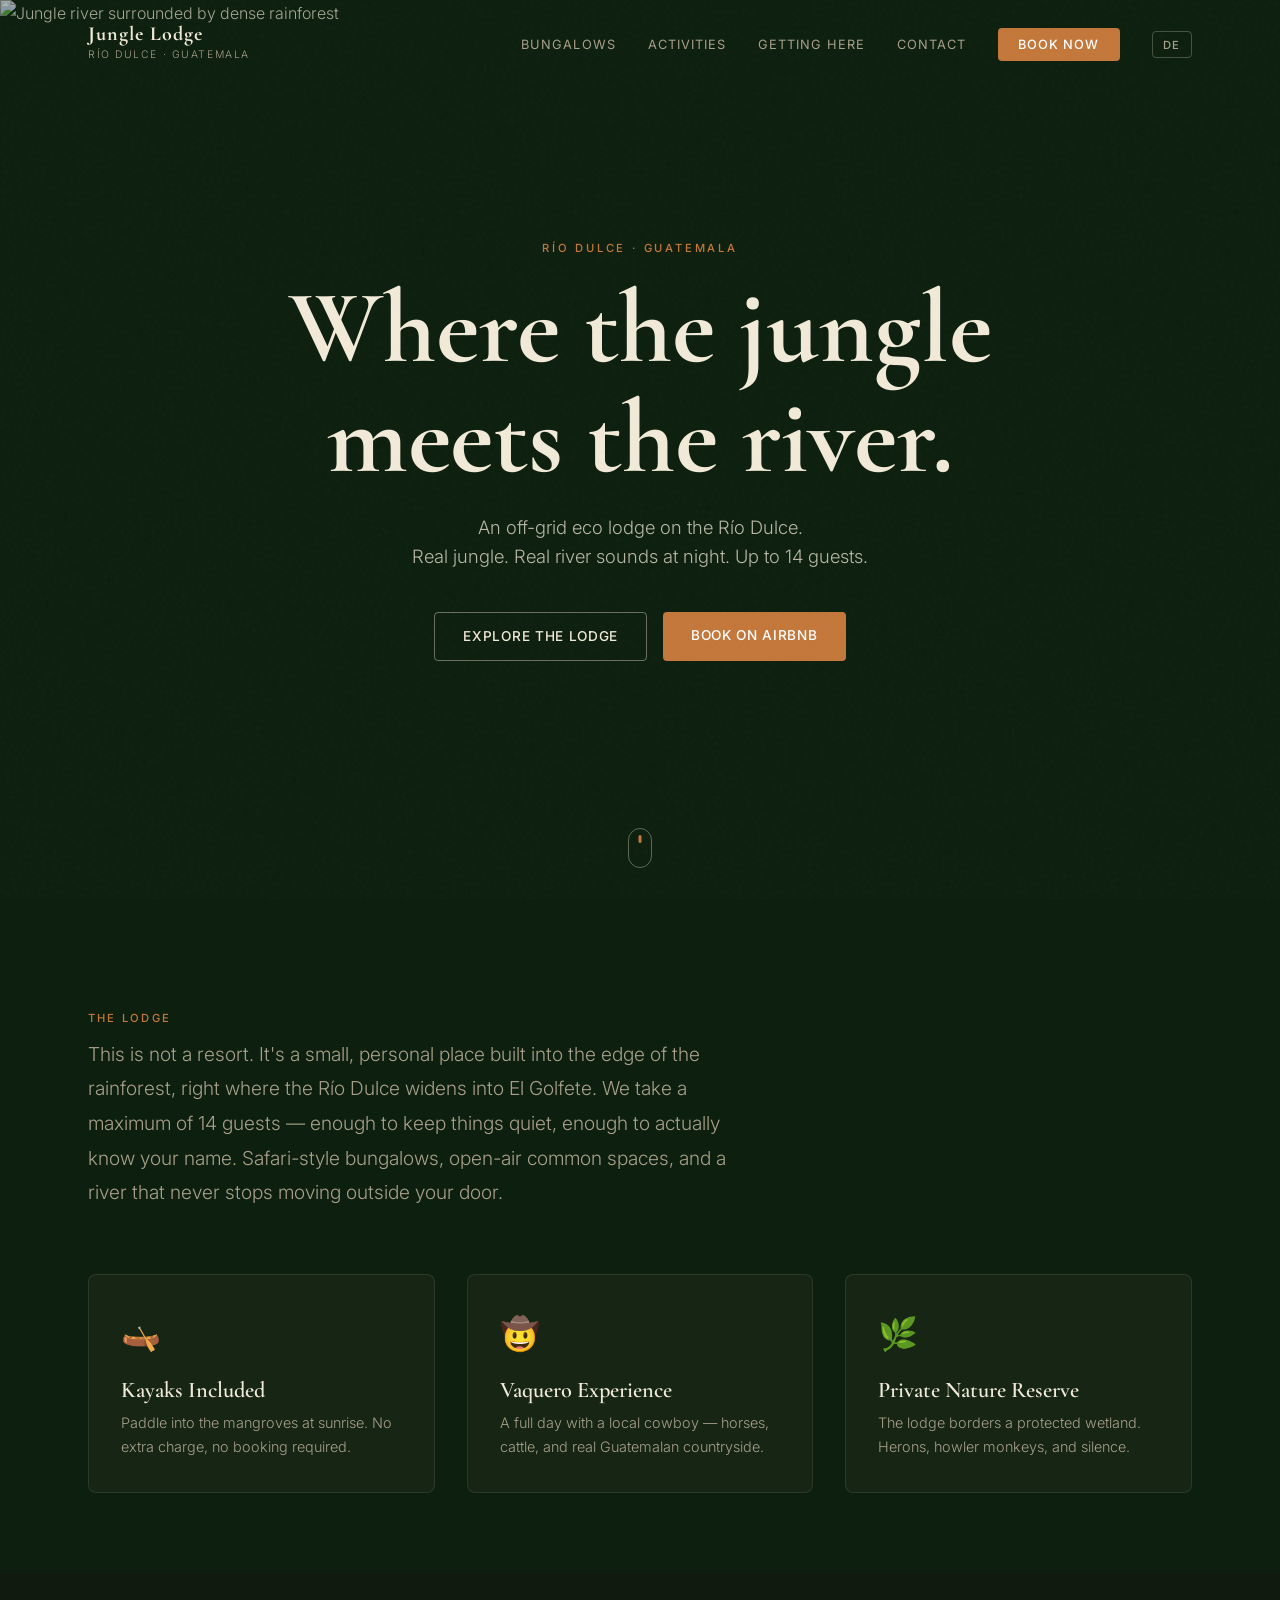
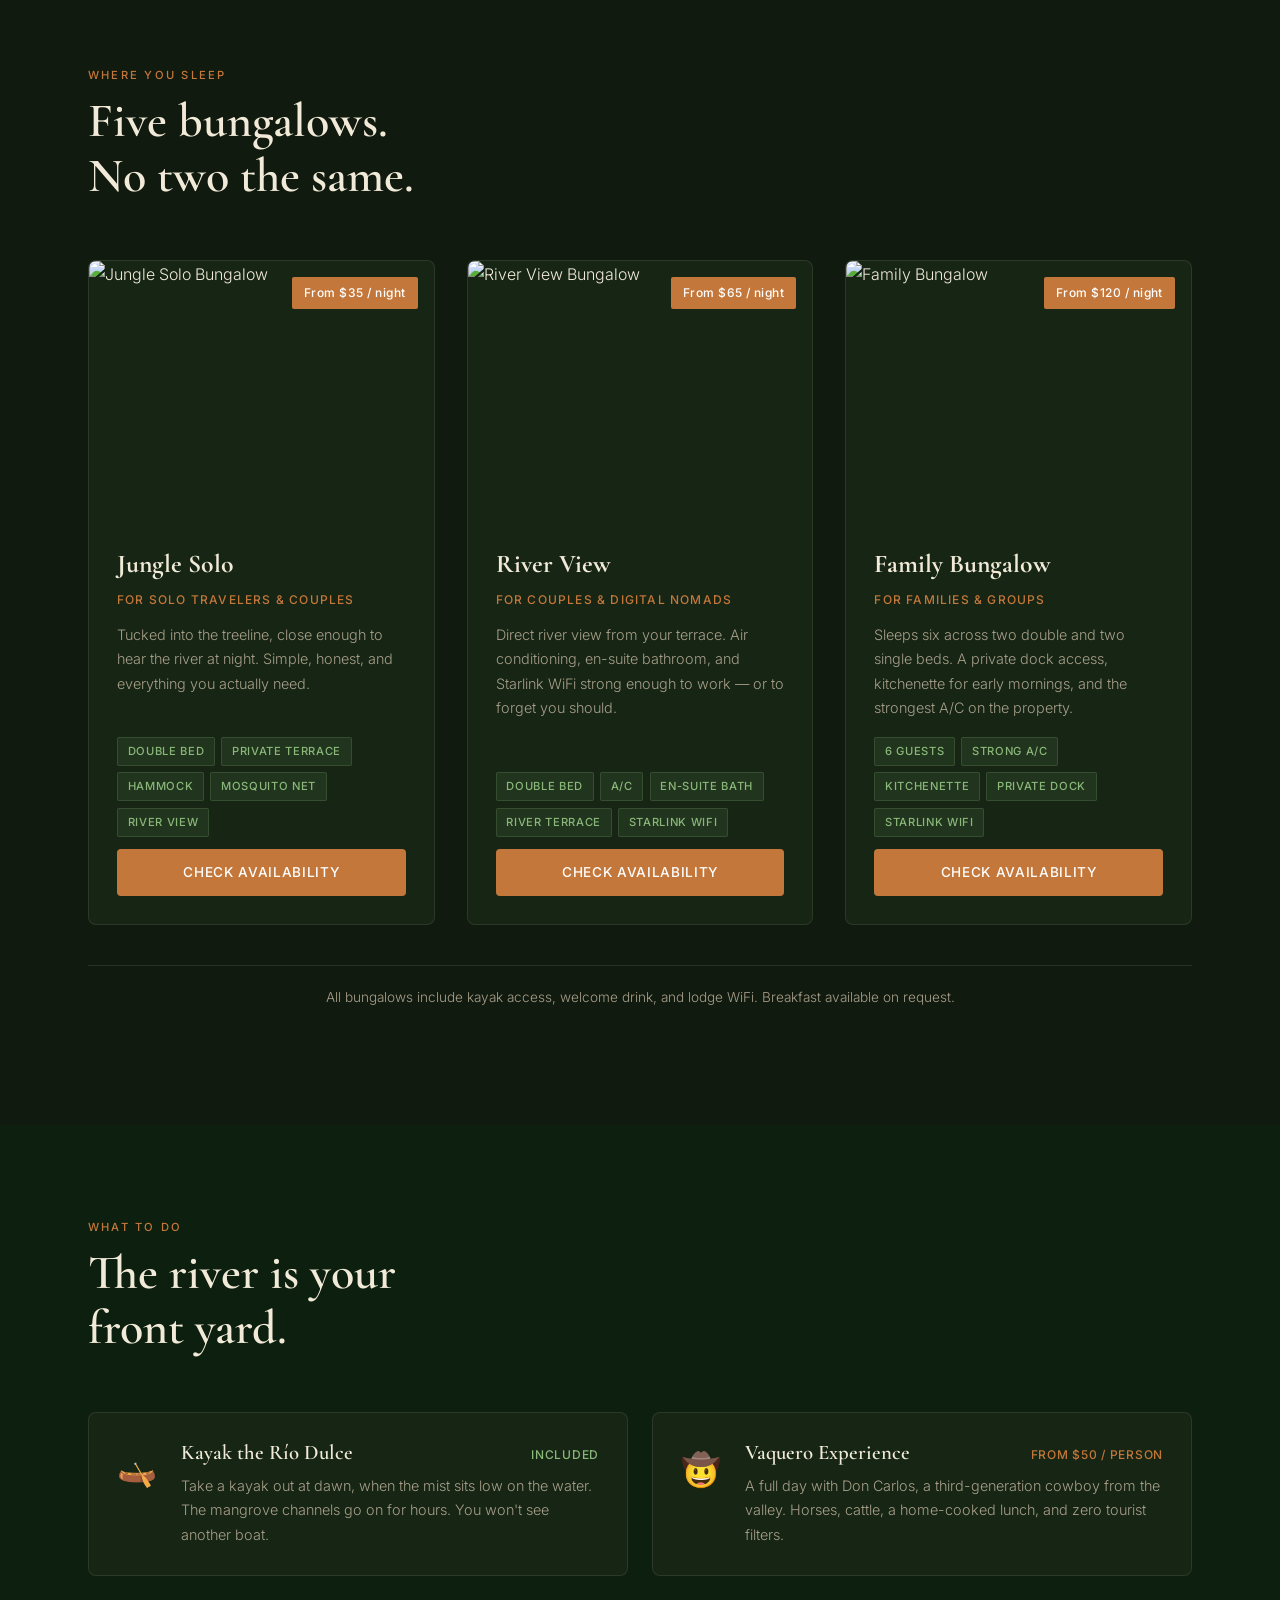
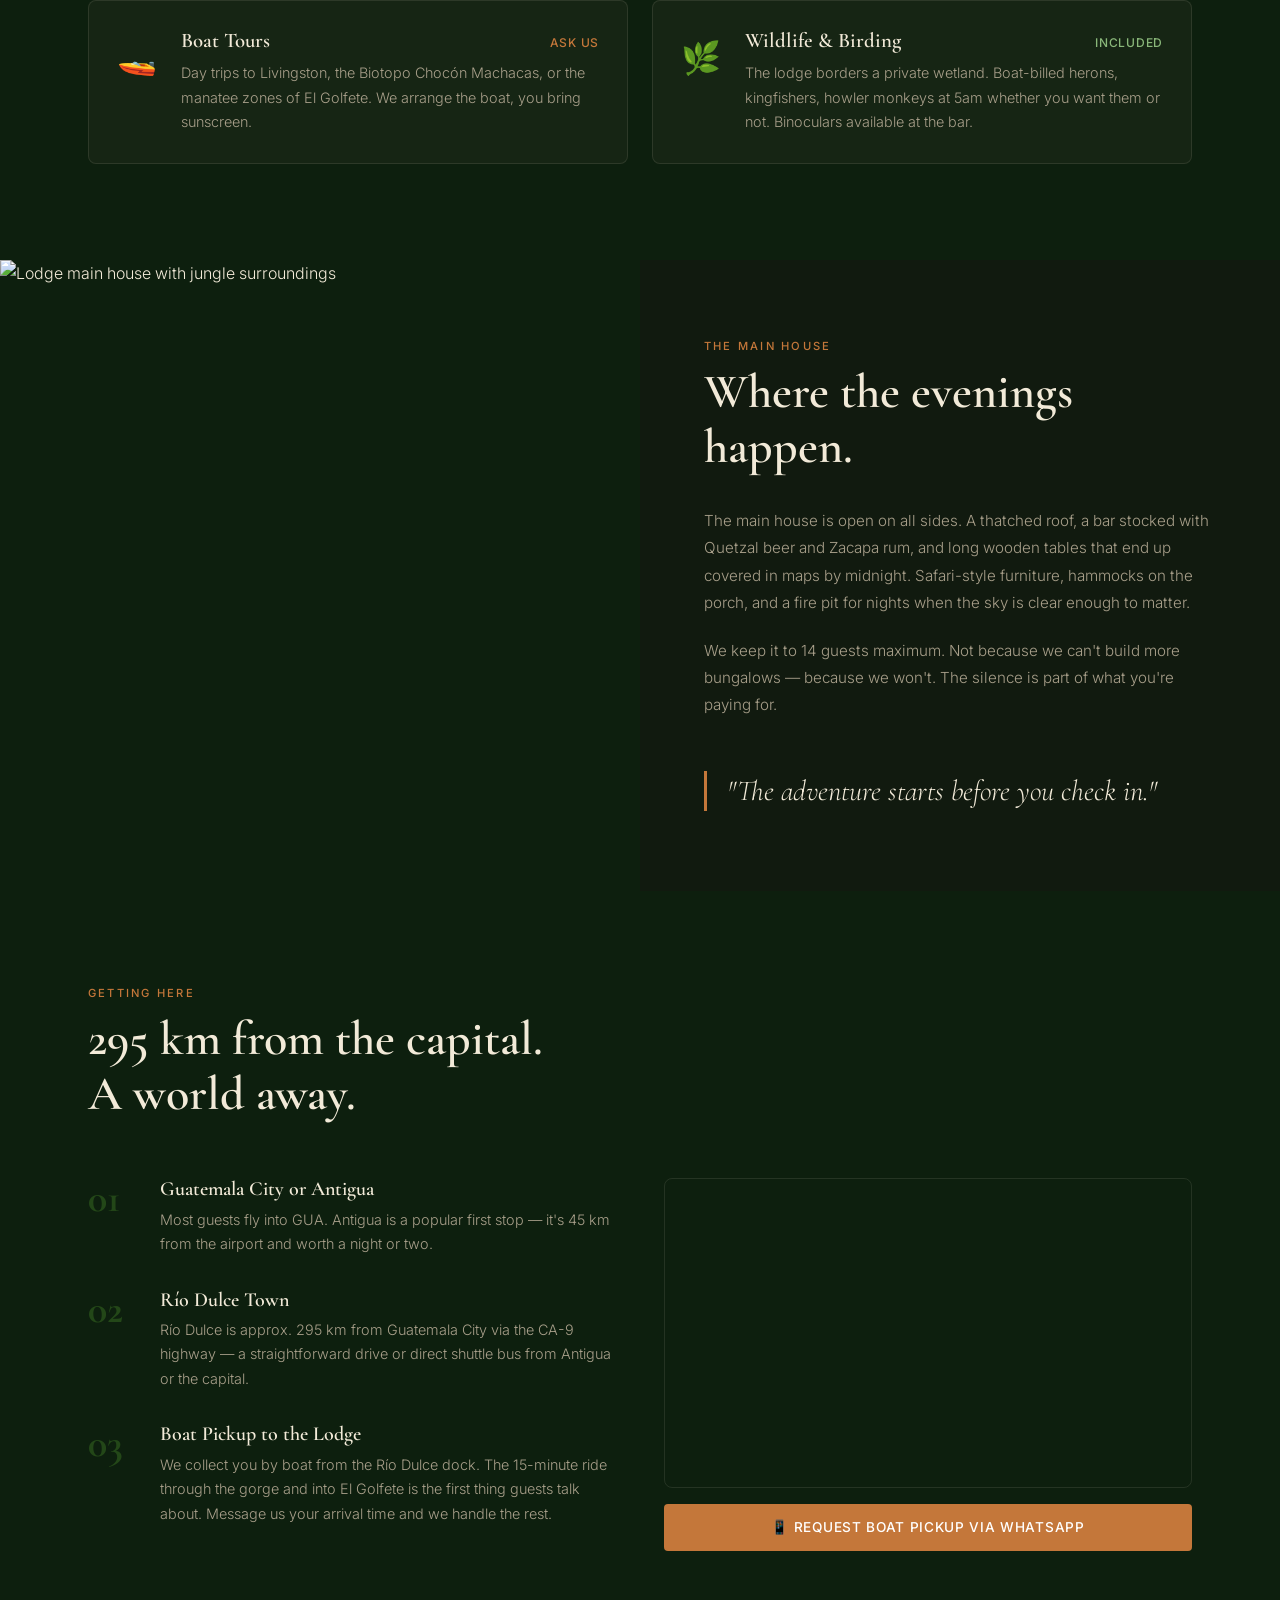
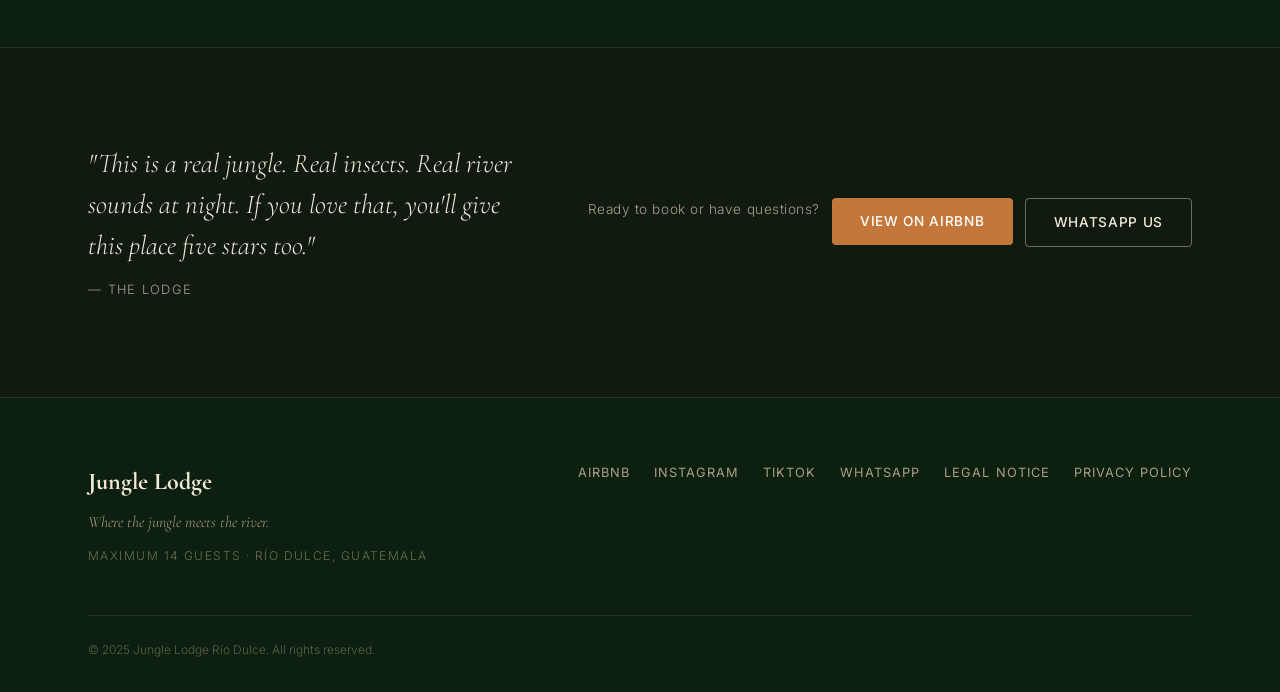
==== commit 3f516180: "Replace stock images with more rustic, authentic lodge photos" ====
--- a/index.html
+++ b/index.html
@@ -62,8 +62,8 @@
   <section class="hero" id="hero">
     <div class="hero__bg">
       <img
-        src="https://images.unsplash.com/photo-1518709268805-4e9042af9f23?w=1600&auto=format&fit=crop&q=80"
-        alt="Tropical river surrounded by rainforest"
+        src="https://images.unsplash.com/photo-1596895111956-bf1cf0599ce5?w=1600&auto=format&fit=crop&q=80"
+        alt="Jungle river surrounded by dense rainforest"
         class="hero__img"
       />
       <div class="hero__overlay"></div>
@@ -131,7 +131,7 @@
         <article class="bungalow-card fade-in-up">
           <div class="bungalow-card__img-wrap">
             <img
-              src="https://images.unsplash.com/photo-1542314831-068cd1dbfeeb?w=800&auto=format&fit=crop&q=80"
+              src="https://images.unsplash.com/photo-1582268611958-ebfd161ef9cf?w=800&auto=format&fit=crop&q=80"
               alt="Jungle Solo Bungalow"
               loading="lazy"
               class="bungalow-card__img"
@@ -160,7 +160,7 @@
         <article class="bungalow-card fade-in-up">
           <div class="bungalow-card__img-wrap">
             <img
-              src="https://images.unsplash.com/photo-1520250497591-112f2f40a3f4?w=800&auto=format&fit=crop&q=80"
+              src="https://images.unsplash.com/photo-1510798831971-661eb04b3739?w=800&auto=format&fit=crop&q=80"
               alt="River View Bungalow"
               loading="lazy"
               class="bungalow-card__img"
@@ -189,7 +189,7 @@
         <article class="bungalow-card fade-in-up">
           <div class="bungalow-card__img-wrap">
             <img
-              src="https://images.unsplash.com/photo-1470770841072-f978cf4d019e?w=800&auto=format&fit=crop&q=80"
+              src="https://images.unsplash.com/photo-1499793983690-e29da59ef1c2?w=800&auto=format&fit=crop&q=80"
               alt="Family Bungalow"
               loading="lazy"
               class="bungalow-card__img"
@@ -296,7 +296,7 @@
   <section class="atmosphere" id="atmosphere">
     <div class="atmosphere__img-wrap">
       <img
-        src="https://images.unsplash.com/photo-1504280390367-361c6d9f38f4?w=1400&auto=format&fit=crop&q=80"
+        src="https://images.unsplash.com/photo-1544551763-46a013bb70d5?w=1400&auto=format&fit=crop&q=80"
         alt="Lodge main house with jungle surroundings"
         loading="lazy"
         class="atmosphere__img"
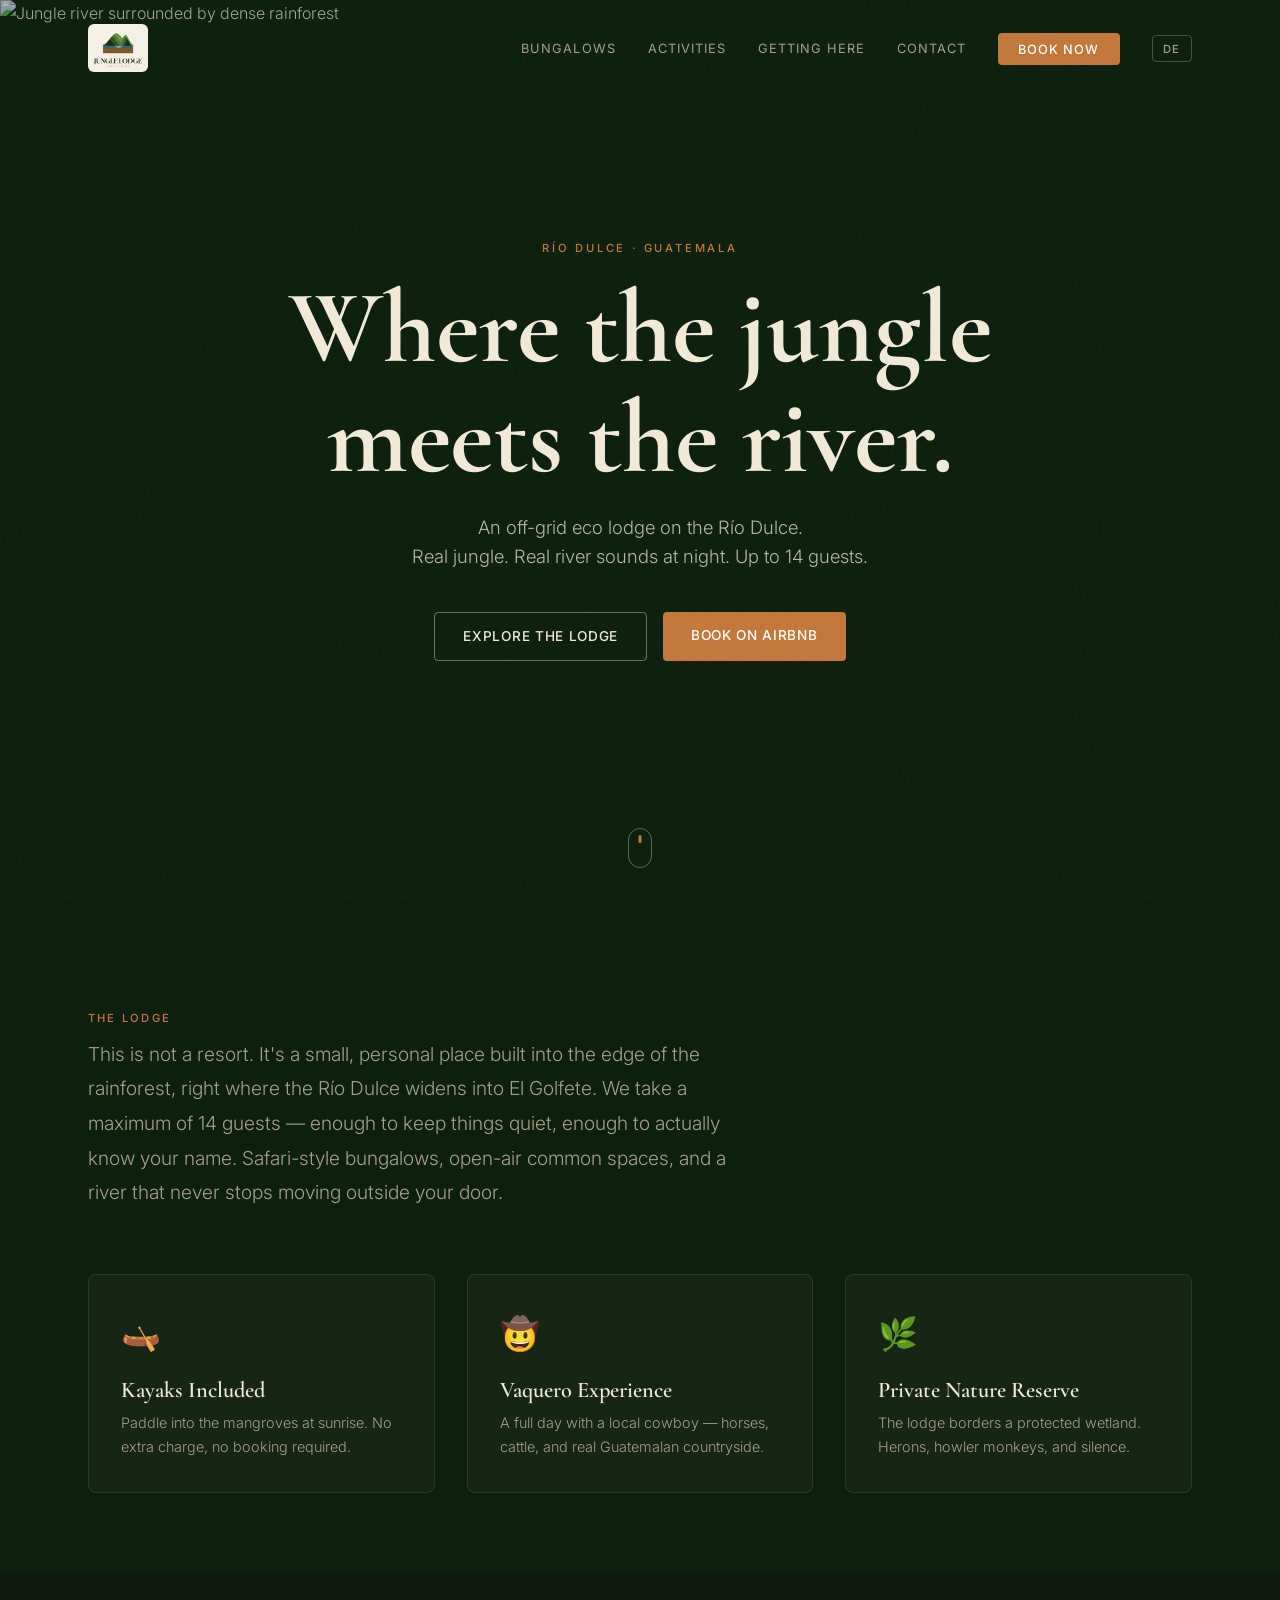
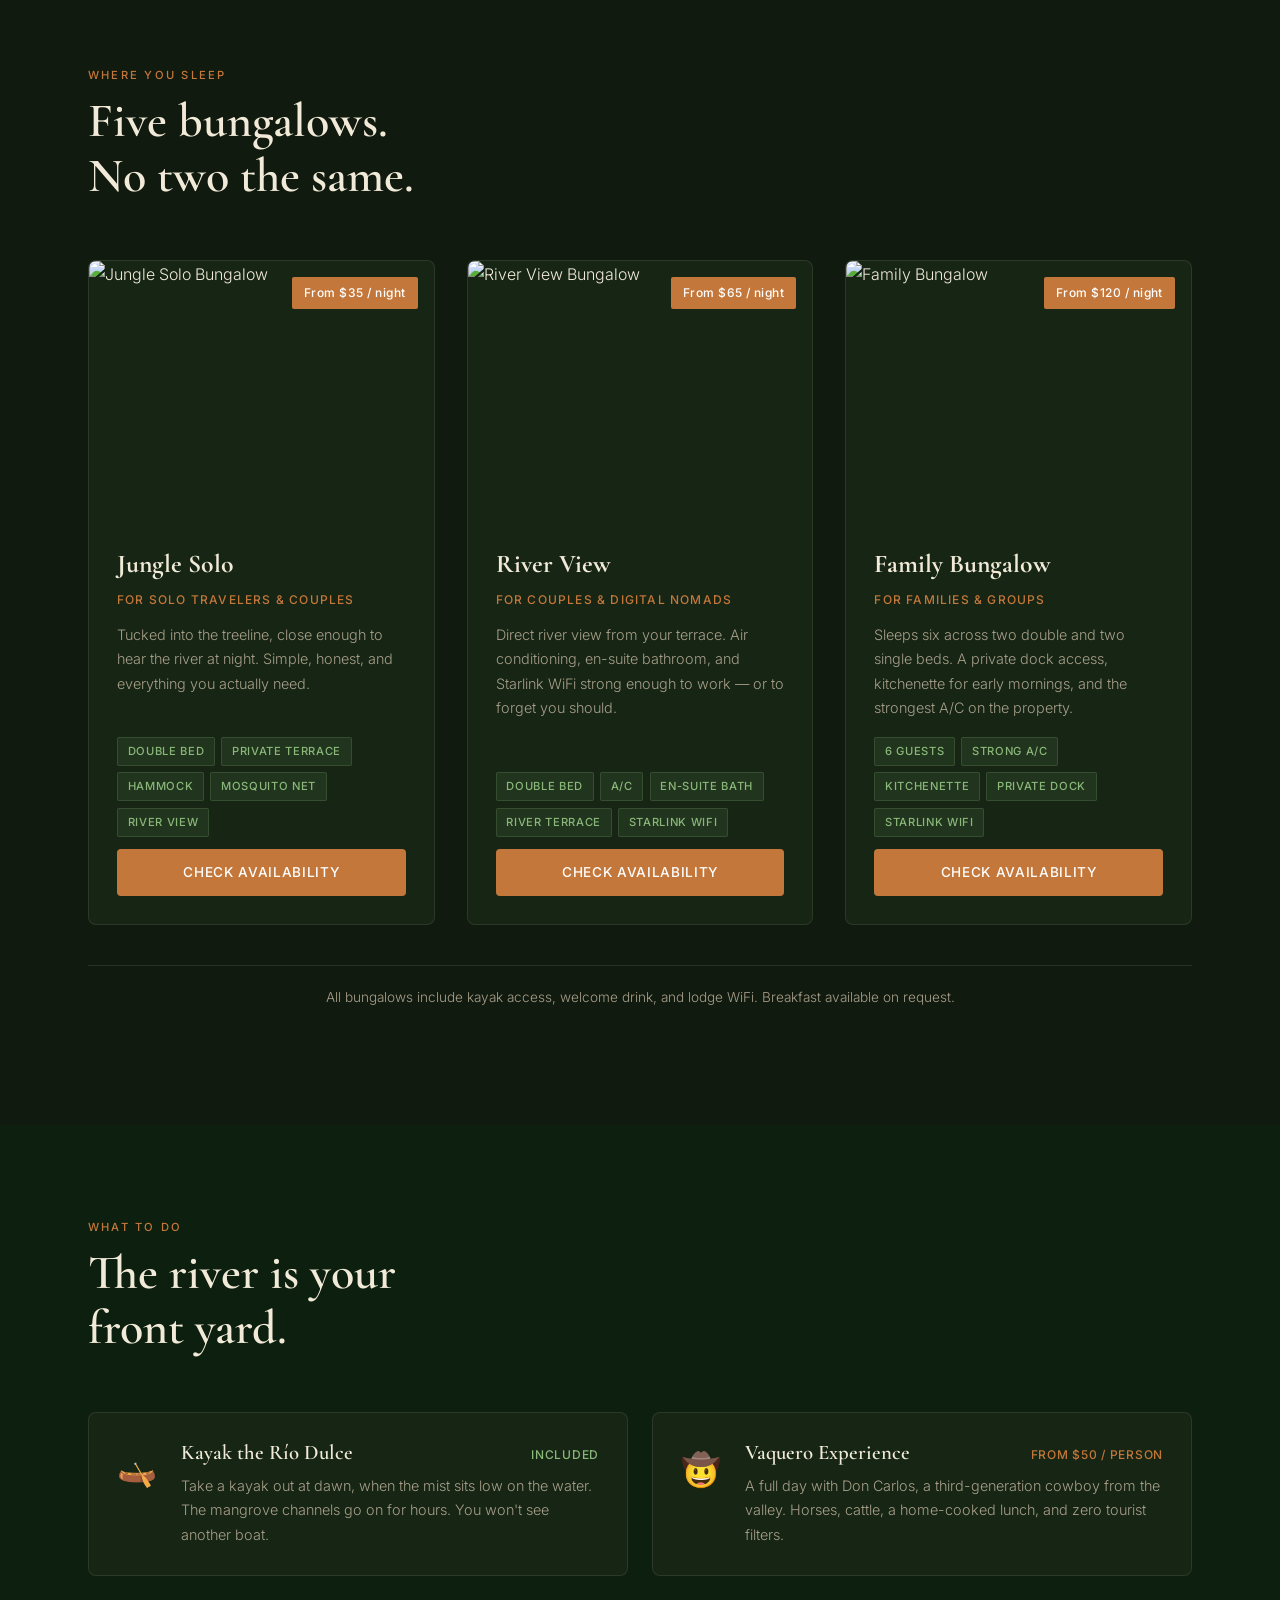
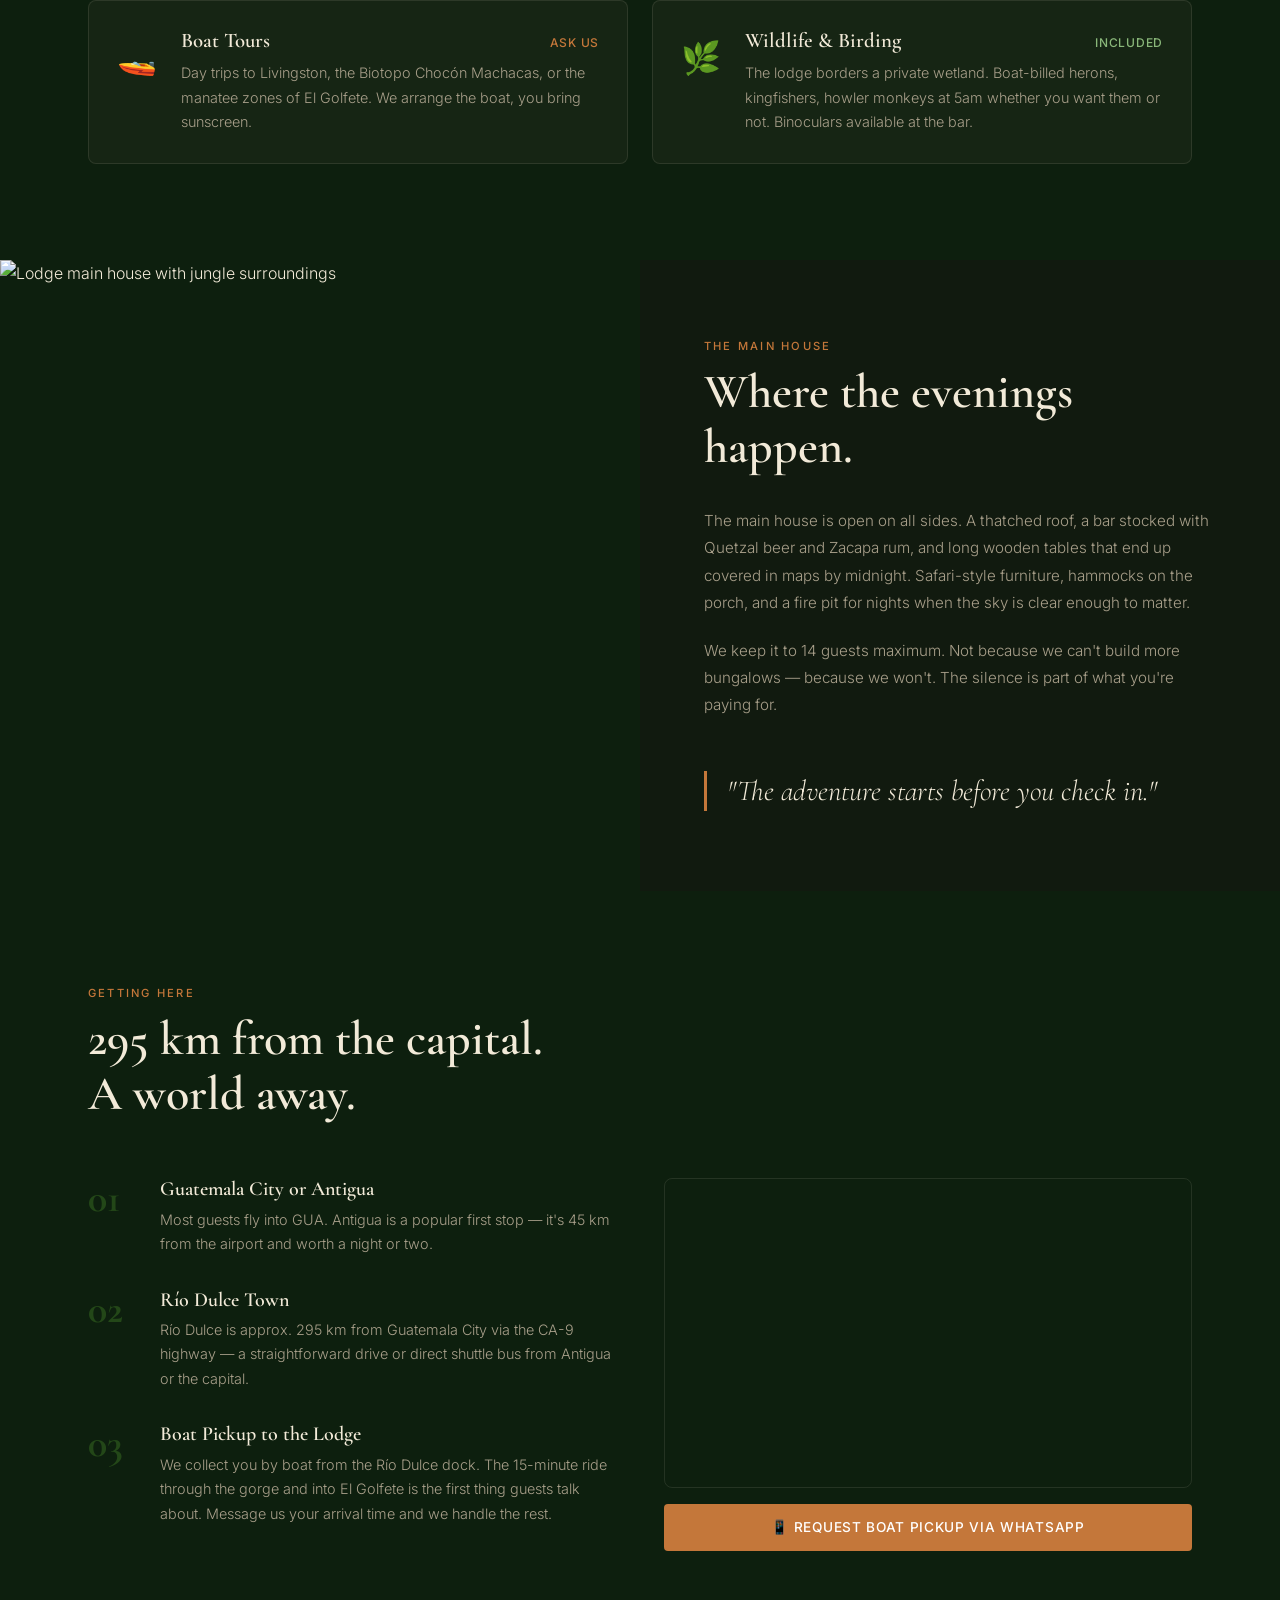
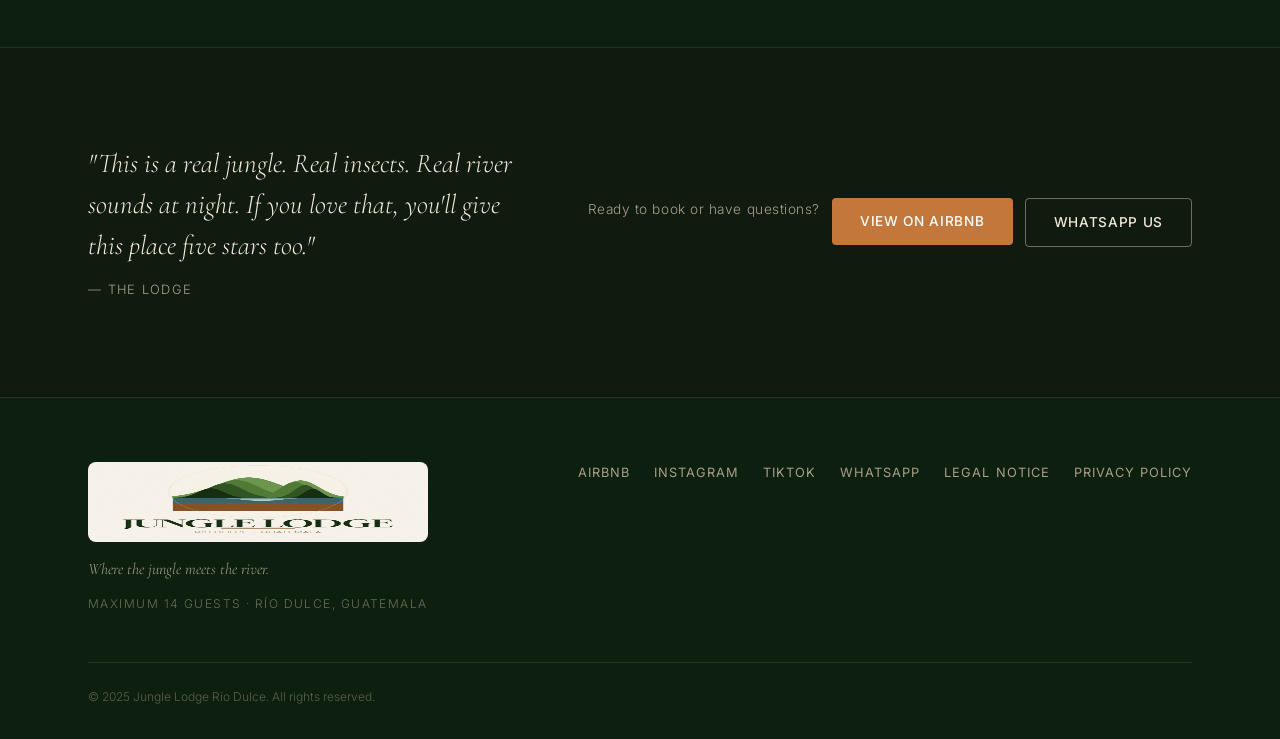
==== commit 69c8be97: "Add logo to nav and footer" ====
--- a/index.html
+++ b/index.html
@@ -16,8 +16,7 @@
   <nav class="nav" id="nav">
     <div class="nav__inner">
       <a href="#" class="nav__logo">
-        <span class="nav__logo-name">Jungle Lodge</span>
-        <span class="nav__logo-sub">Río Dulce · Guatemala</span>
+        <img src="assets/jungle_lodge_logo_4k.png" alt="Jungle Lodge Río Dulce" class="nav__logo-img" />
       </a>
 
       <ul class="nav__links" id="navLinks">
@@ -400,7 +399,7 @@
     <div class="container">
       <div class="footer__inner">
         <div class="footer__brand">
-          <span class="footer__logo">Jungle Lodge</span>
+          <img src="assets/jungle_lodge_logo_4k.png" alt="Jungle Lodge Río Dulce" class="footer__logo-img" />
           <span class="footer__tagline" data-i18n="hero.headline.short">Where the jungle meets the river.</span>
           <span class="footer__detail" data-i18n="footer.detail">Maximum 14 guests · Río Dulce, Guatemala</span>
         </div>
--- a/style.css
+++ b/style.css
@@ -220,6 +220,13 @@
   display: flex;
   flex-direction: column;
 }
+.nav__logo-img {
+  height: 48px;
+  width: auto;
+  border-radius: 6px;
+  display: block;
+}
+
 .nav__logo-name {
   font-family: var(--font-display);
   font-size: 1.25rem;
@@ -886,6 +893,14 @@
   gap: 0.4rem;
 }
 
+.footer__logo-img {
+  height: 80px;
+  width: auto;
+  border-radius: 8px;
+  margin-bottom: 0.5rem;
+  display: block;
+}
+
 .footer__logo {
   font-family: var(--font-display);
   font-size: 1.5rem;
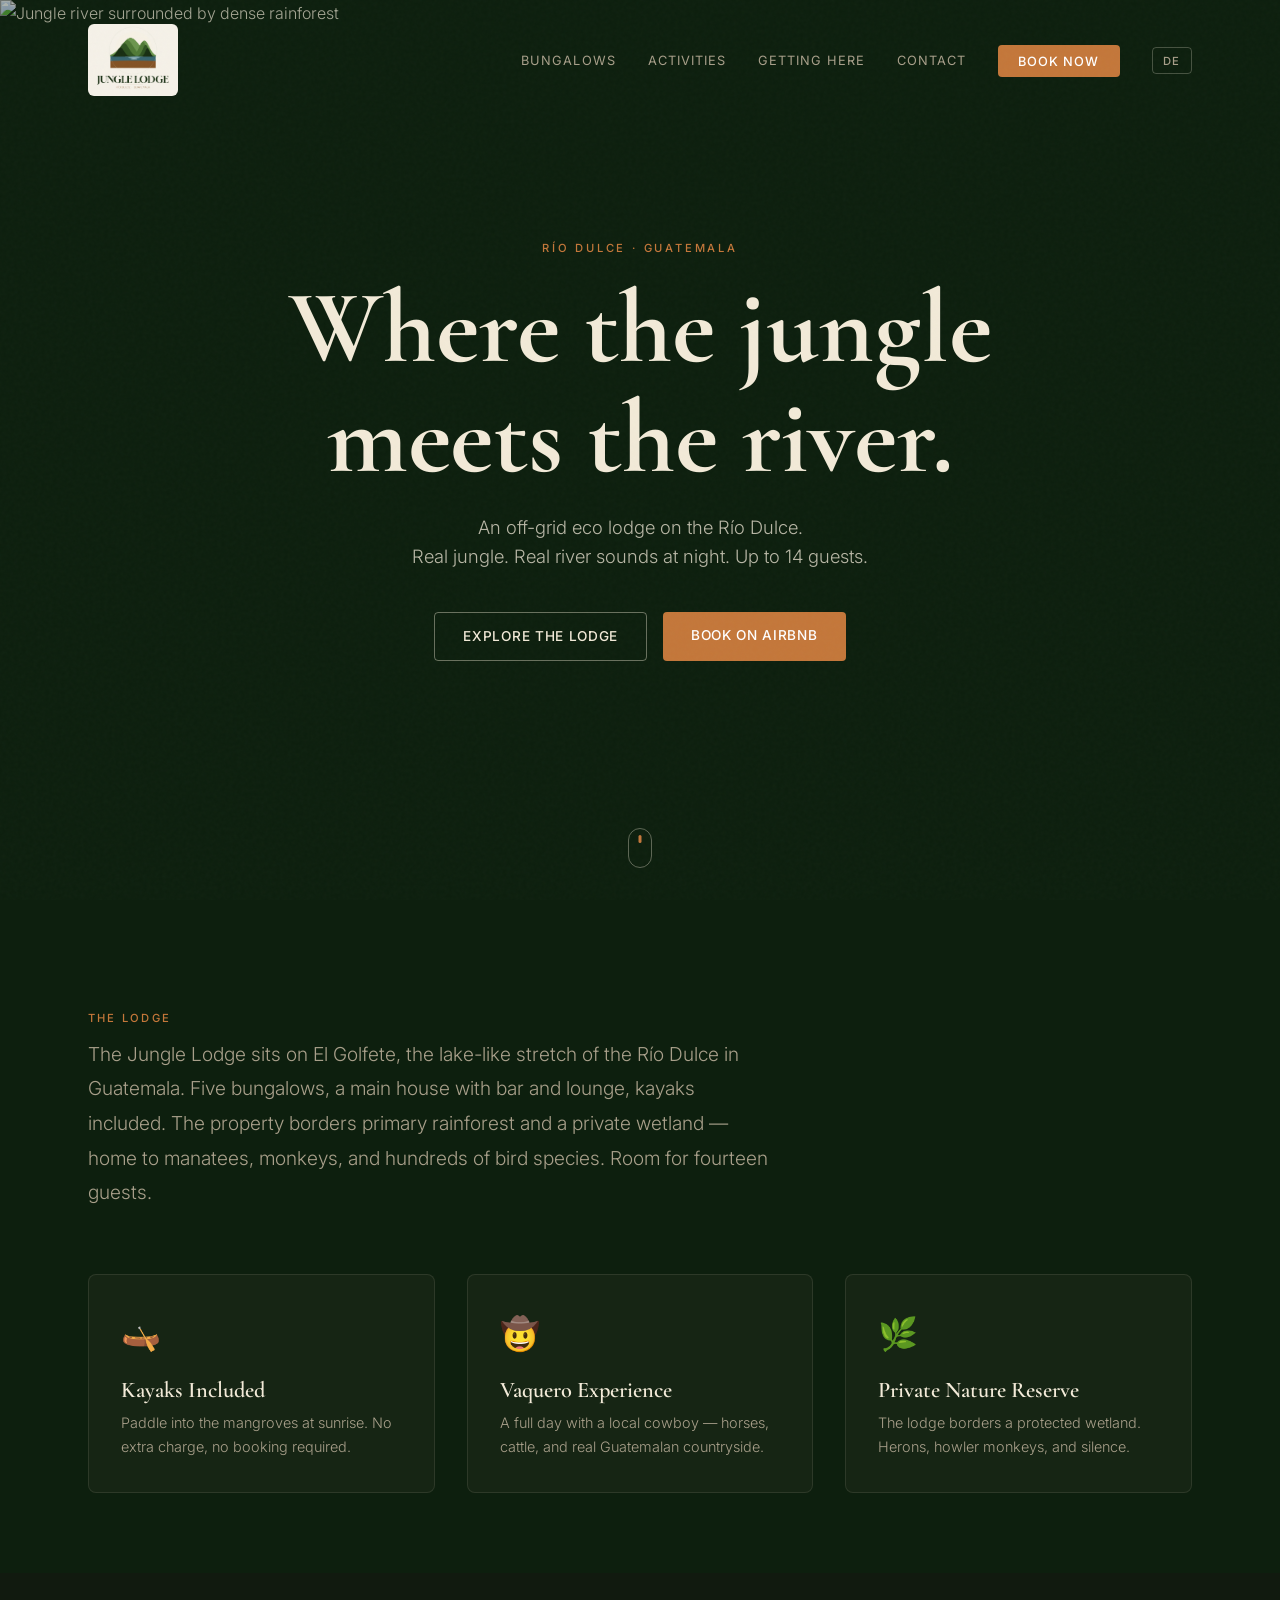
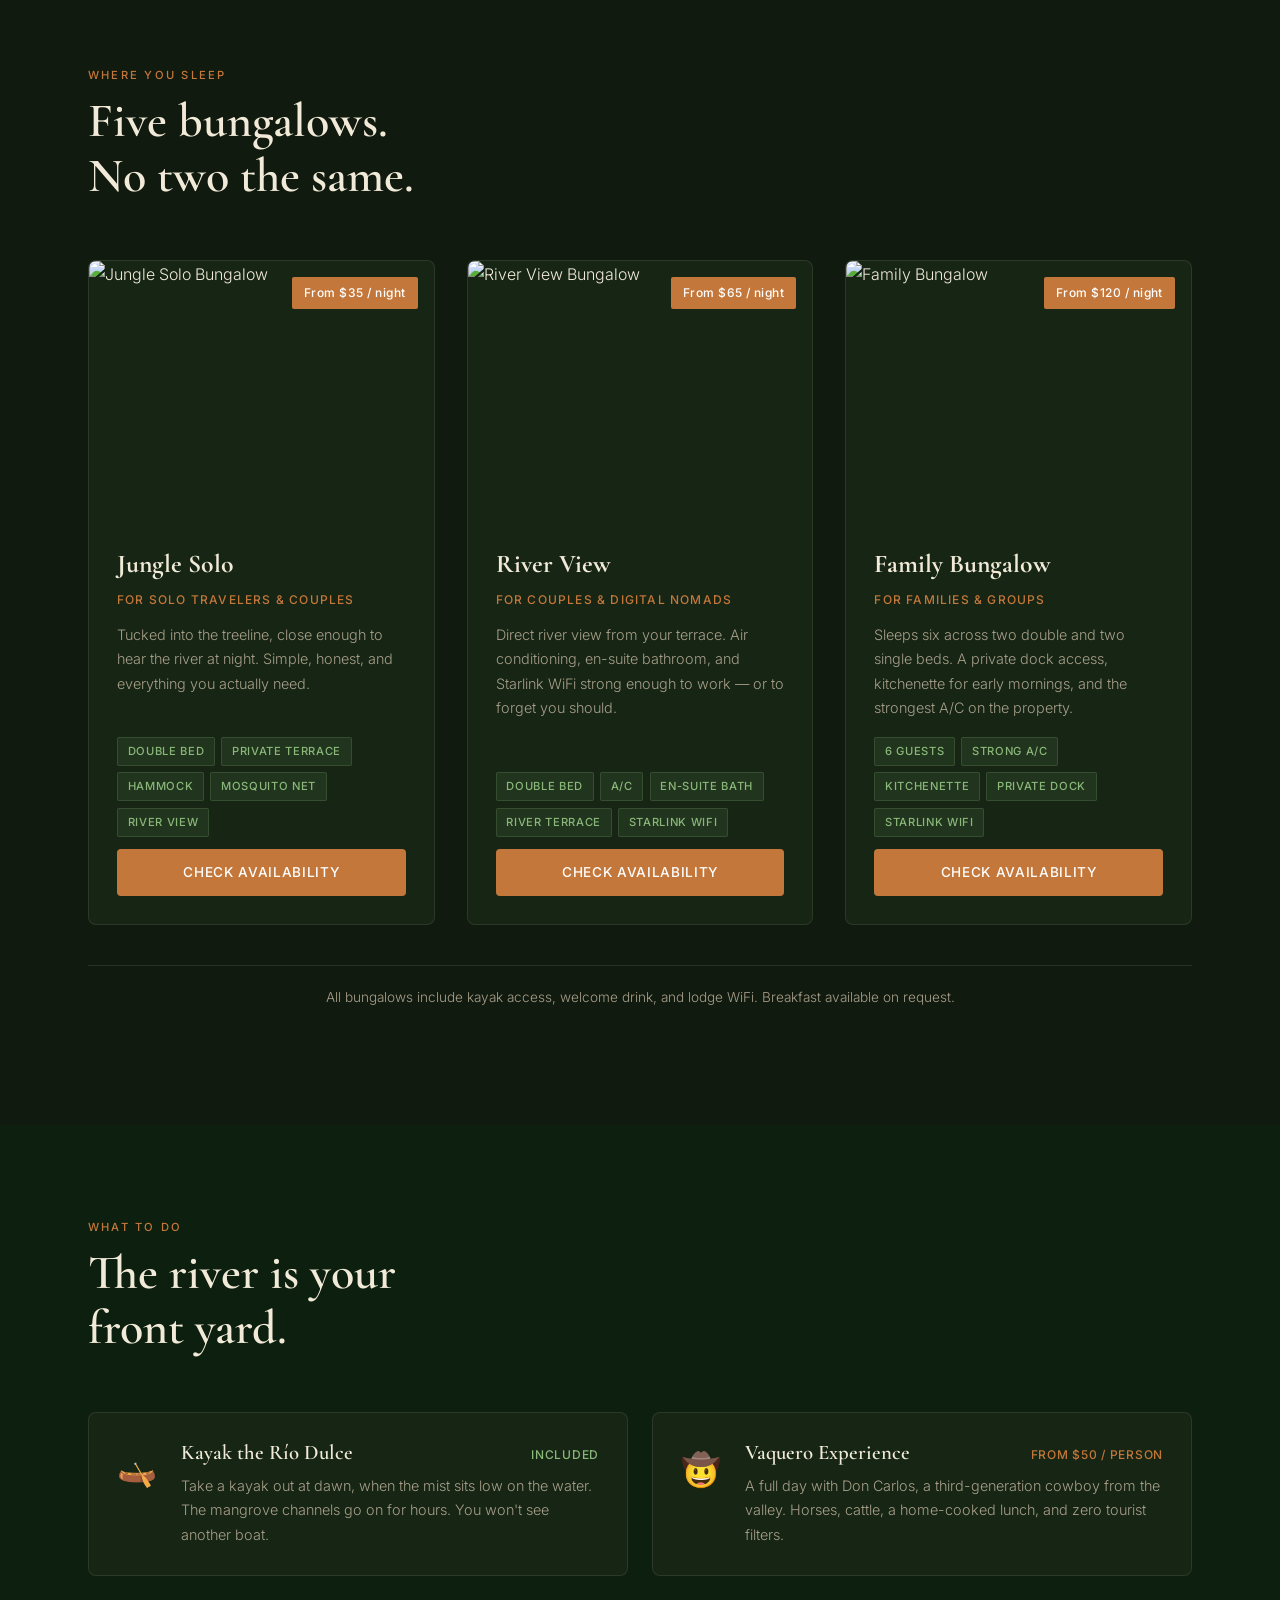
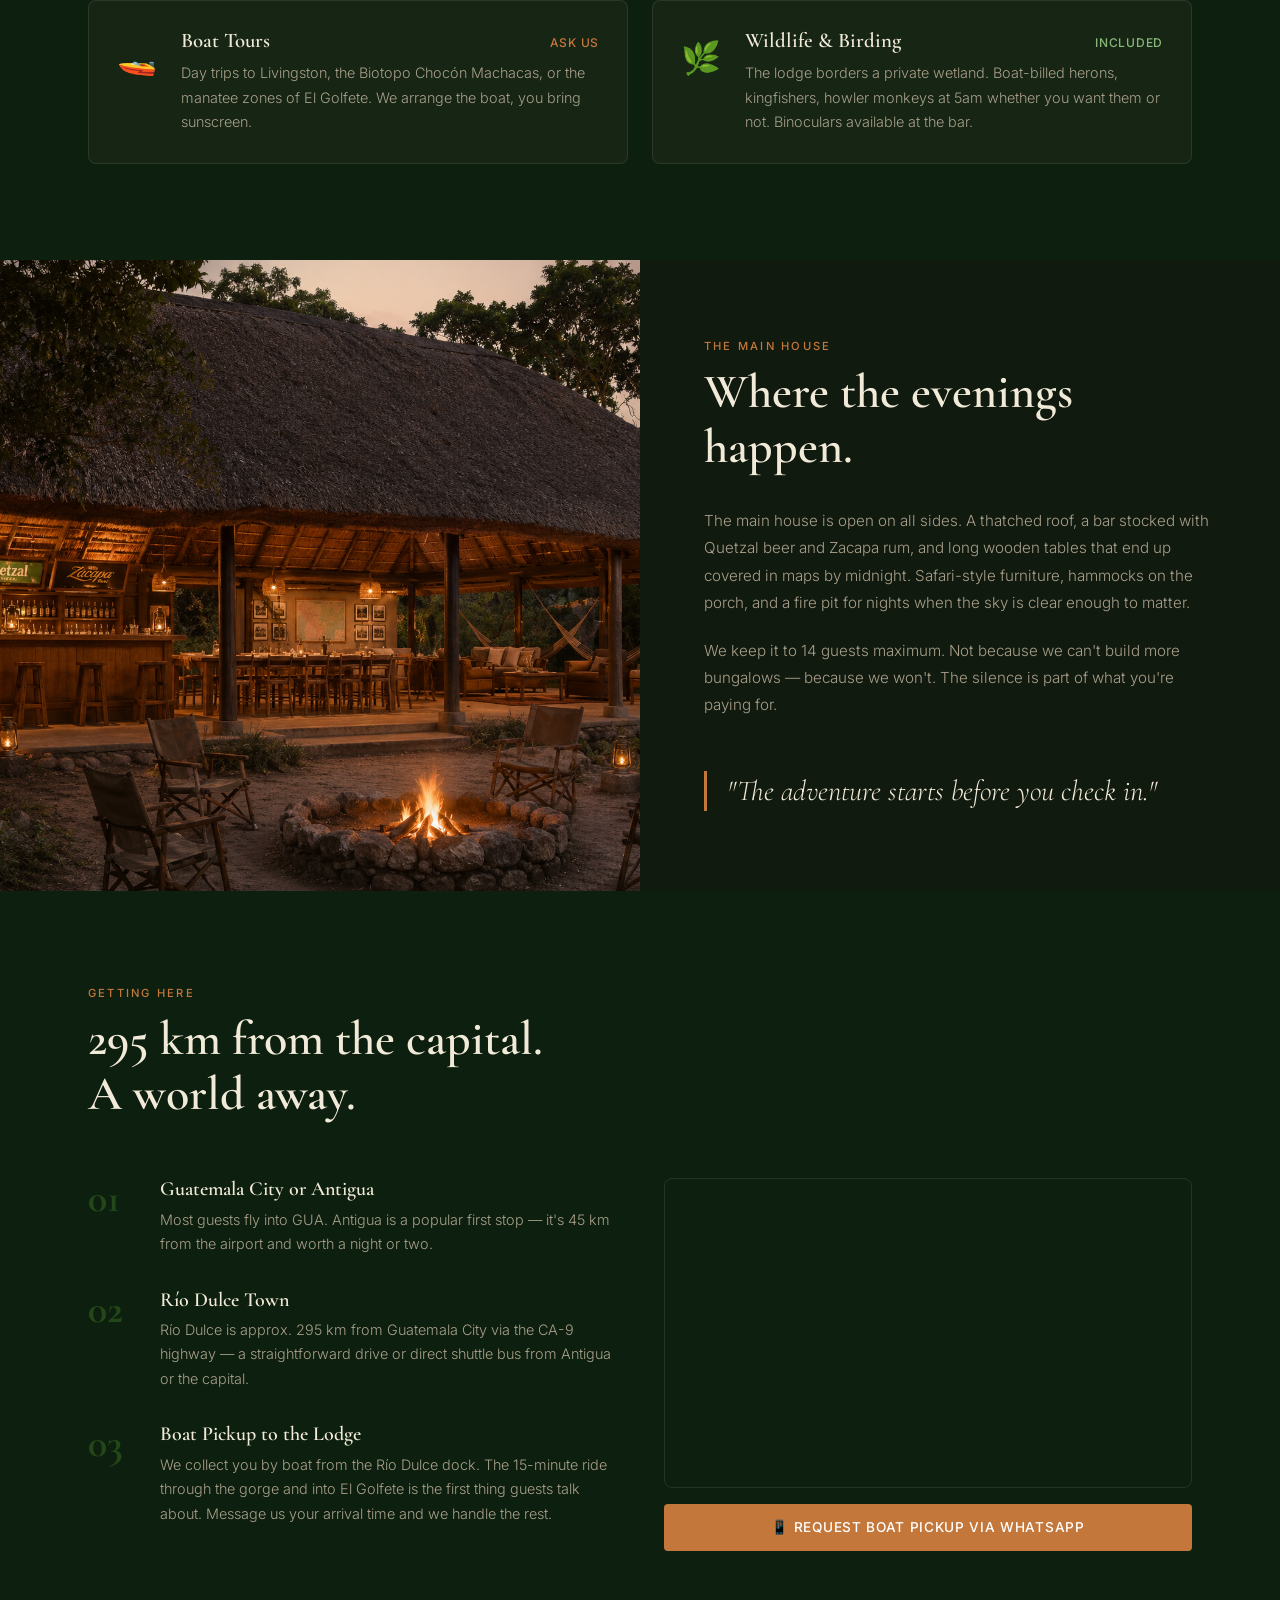
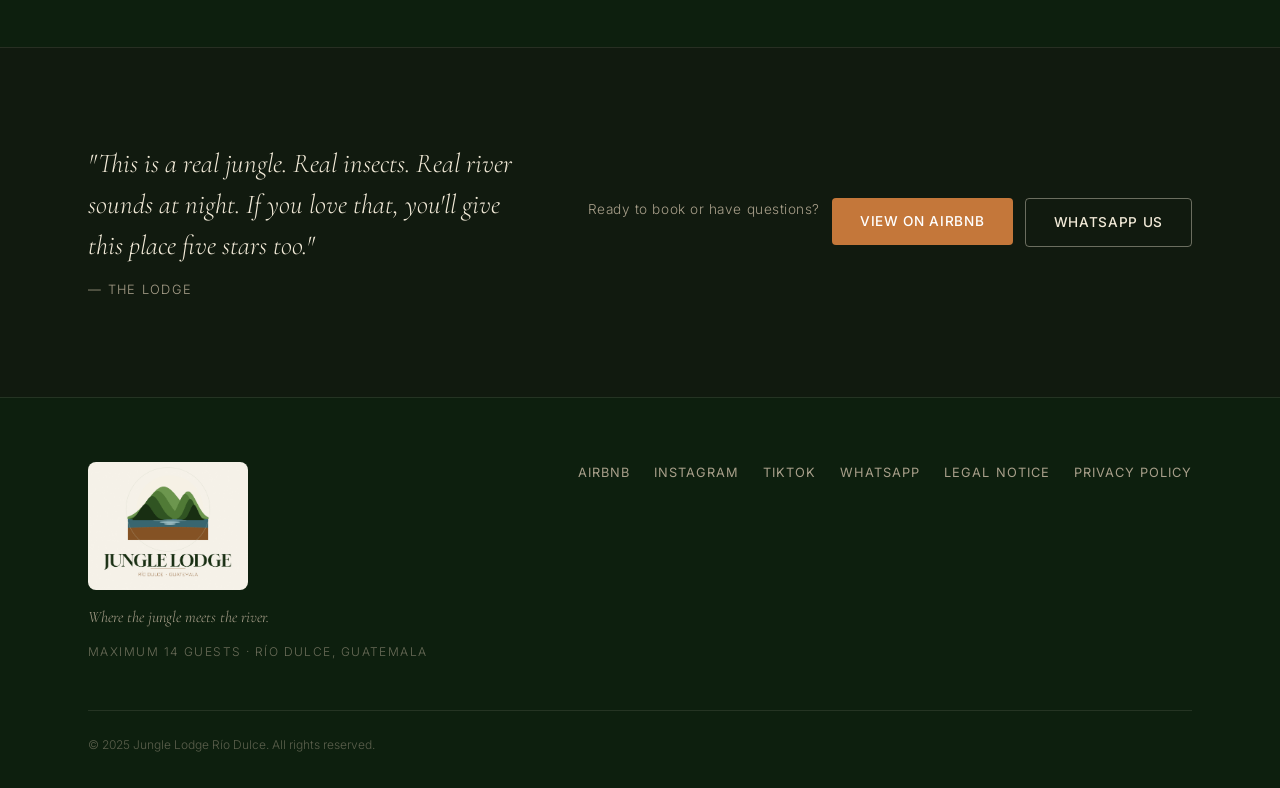
==== commit e8aef685: "Replace main house stock photo with real lodge image" ====
--- a/index.html
+++ b/index.html
@@ -295,7 +295,7 @@
   <section class="atmosphere" id="atmosphere">
     <div class="atmosphere__img-wrap">
       <img
-        src="https://images.unsplash.com/photo-1544551763-46a013bb70d5?w=1400&auto=format&fit=crop&q=80"
+        src="assets/bild_mainhouse.png"
         alt="Lodge main house with jungle surroundings"
         loading="lazy"
         class="atmosphere__img"
--- a/style.css
+++ b/style.css
@@ -221,7 +221,7 @@
   flex-direction: column;
 }
 .nav__logo-img {
-  height: 48px;
+  height: 72px;
   width: auto;
   border-radius: 6px;
   display: block;
@@ -894,11 +894,13 @@
 }
 
 .footer__logo-img {
-  height: 80px;
-  width: auto;
+  height: auto;
+  width: 160px;
+  max-width: 100%;
   border-radius: 8px;
   margin-bottom: 0.5rem;
   display: block;
+  object-fit: contain;
 }
 
 .footer__logo {
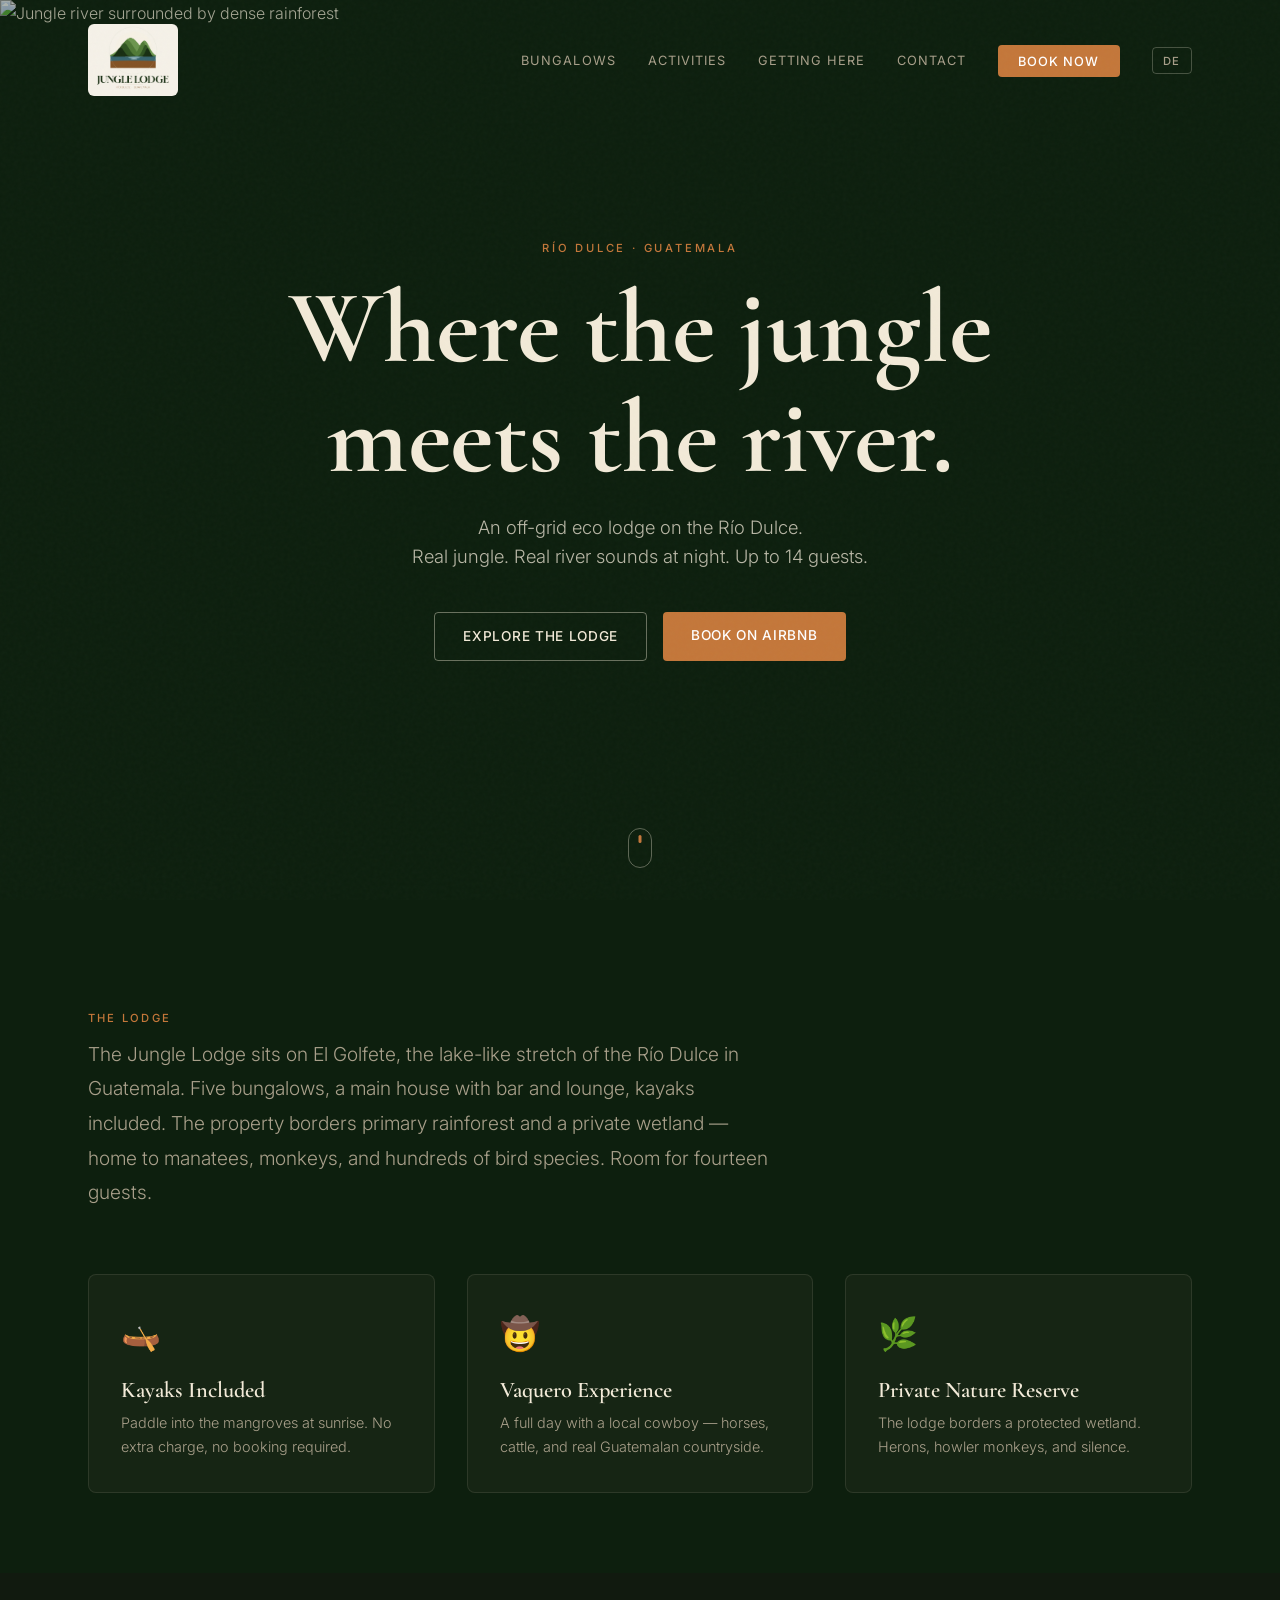
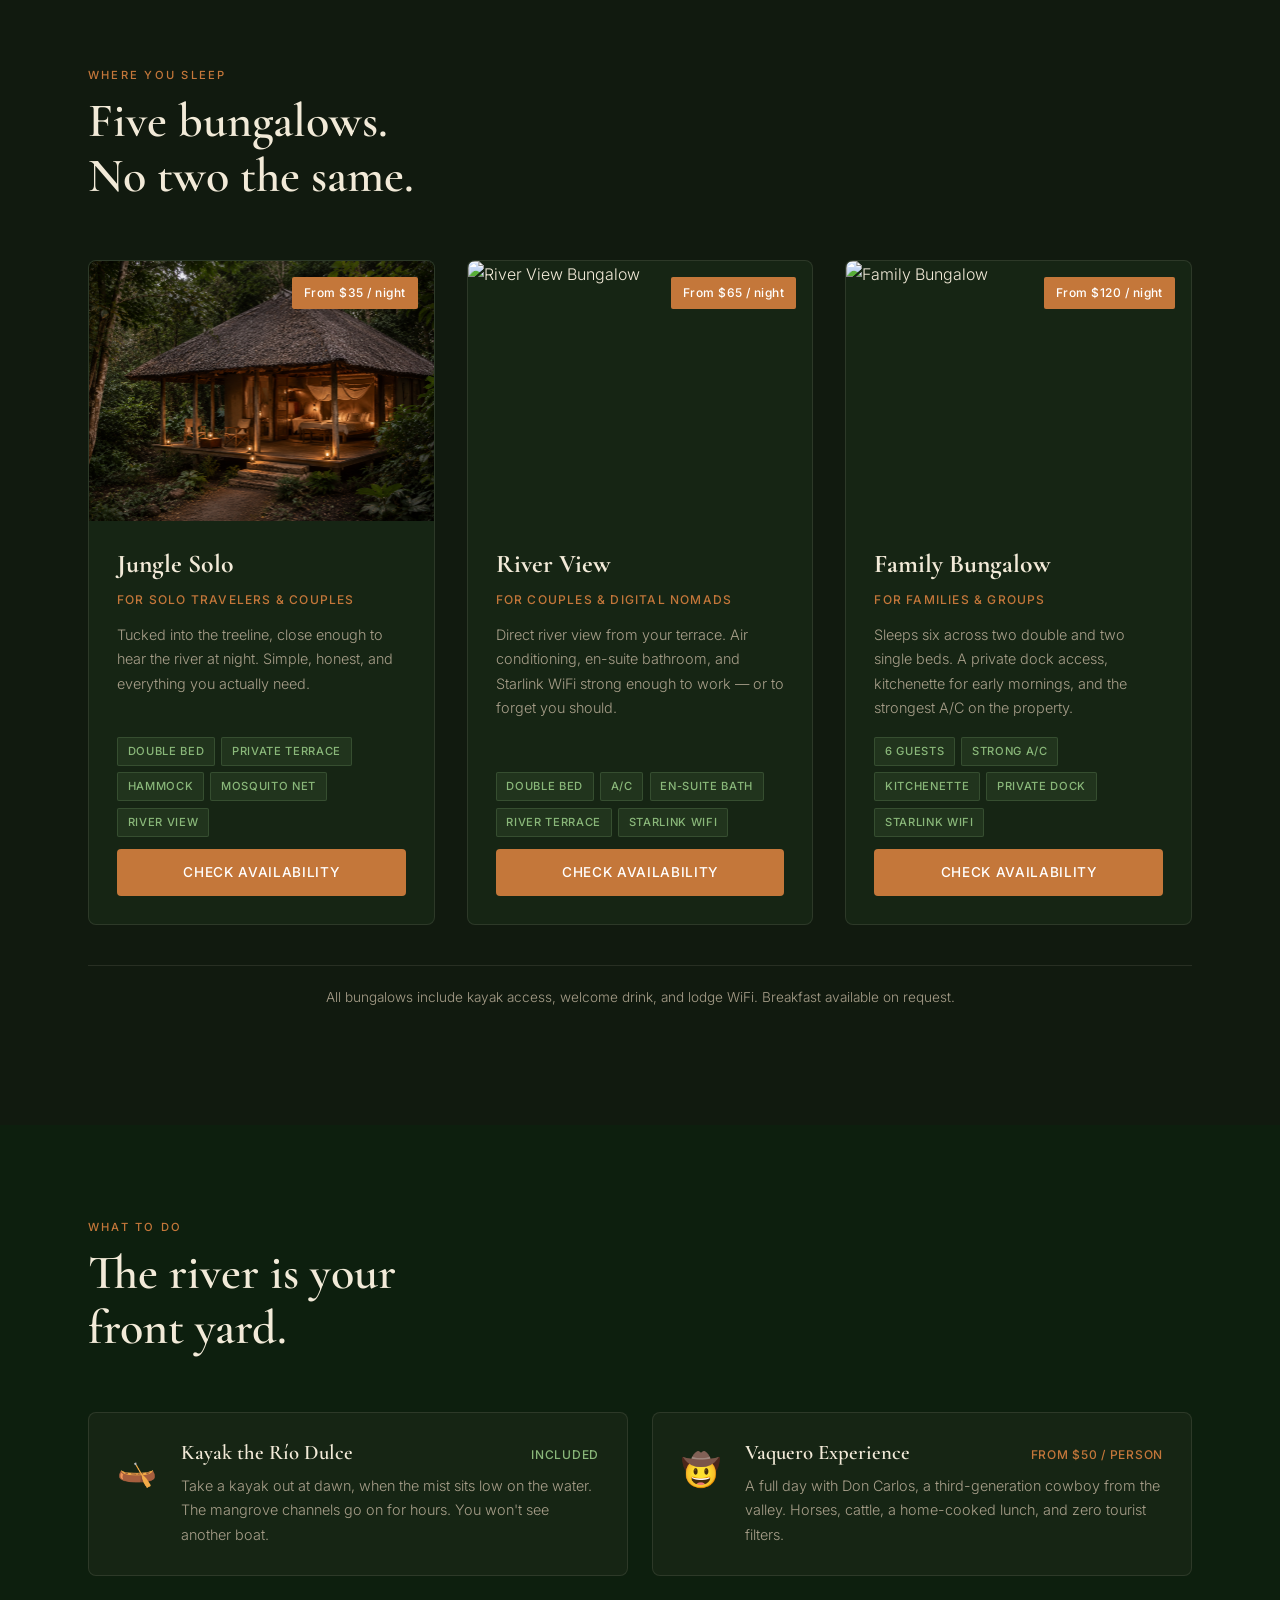
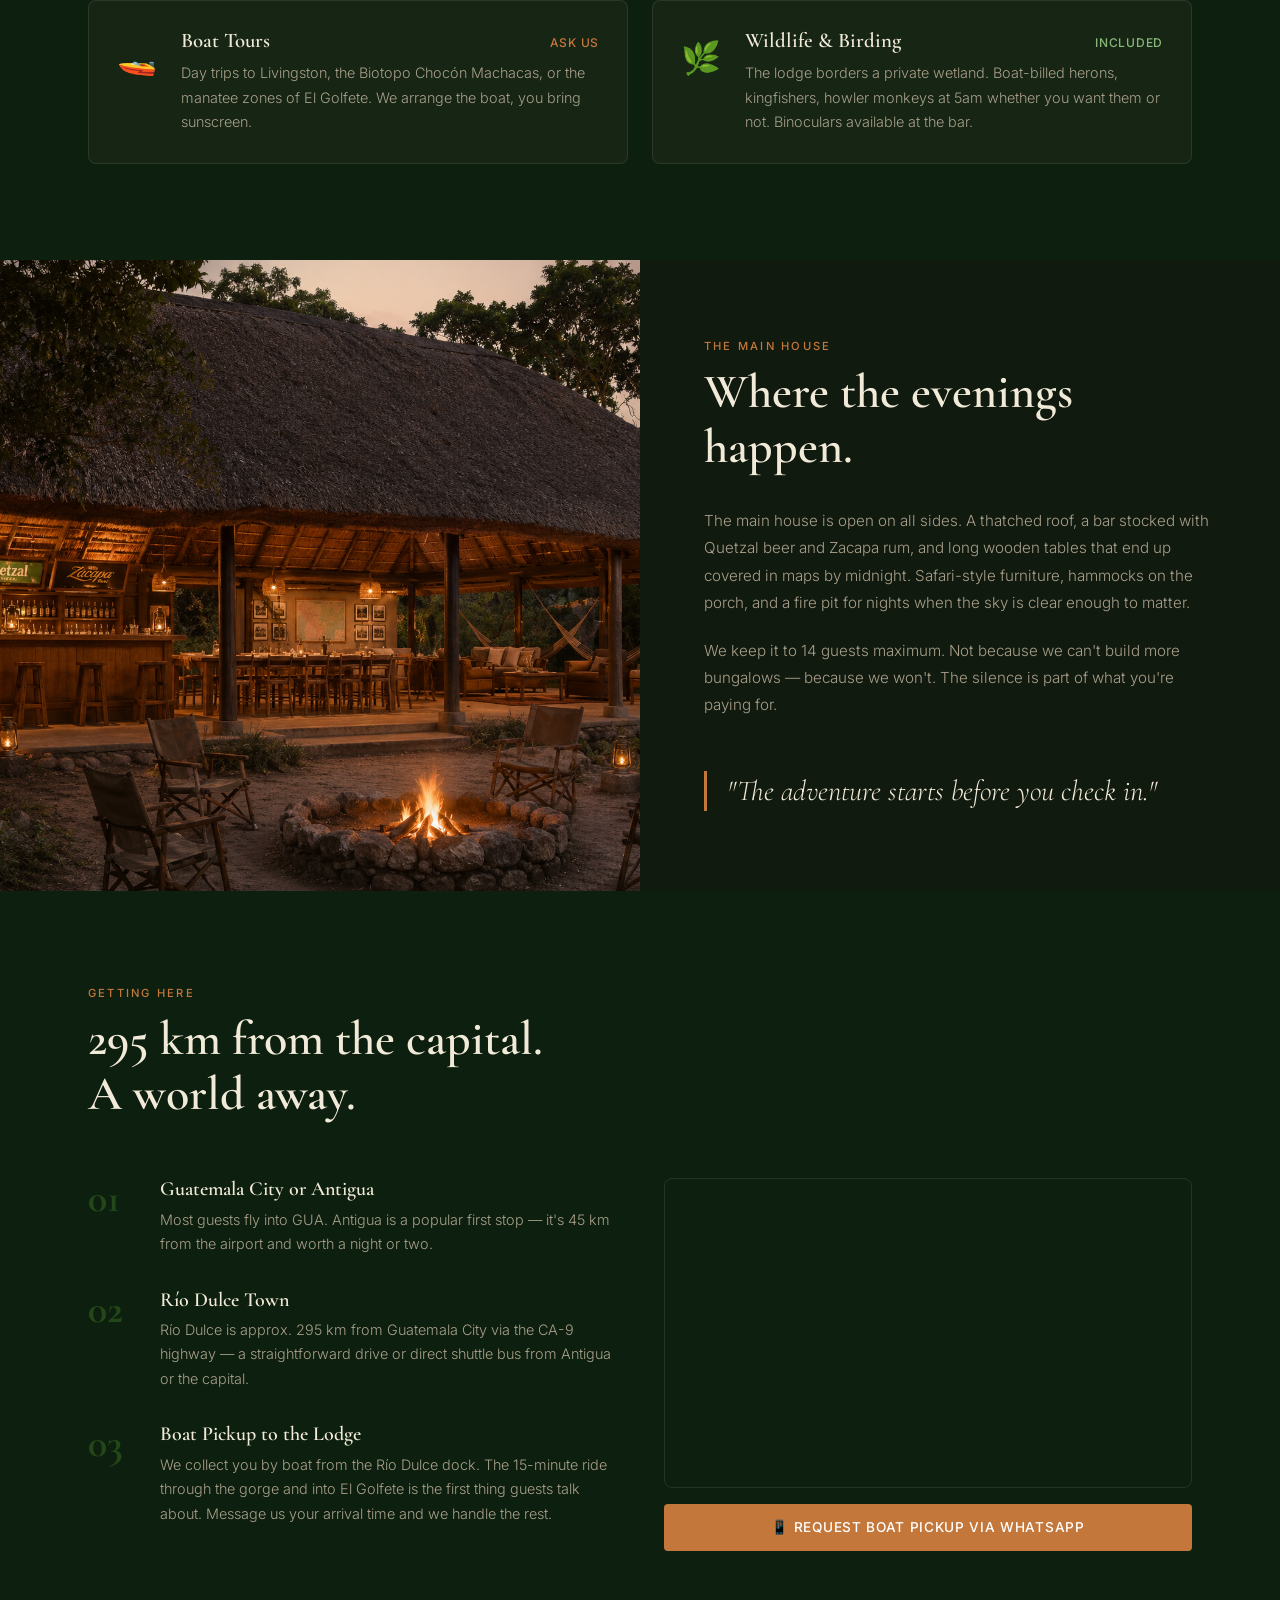
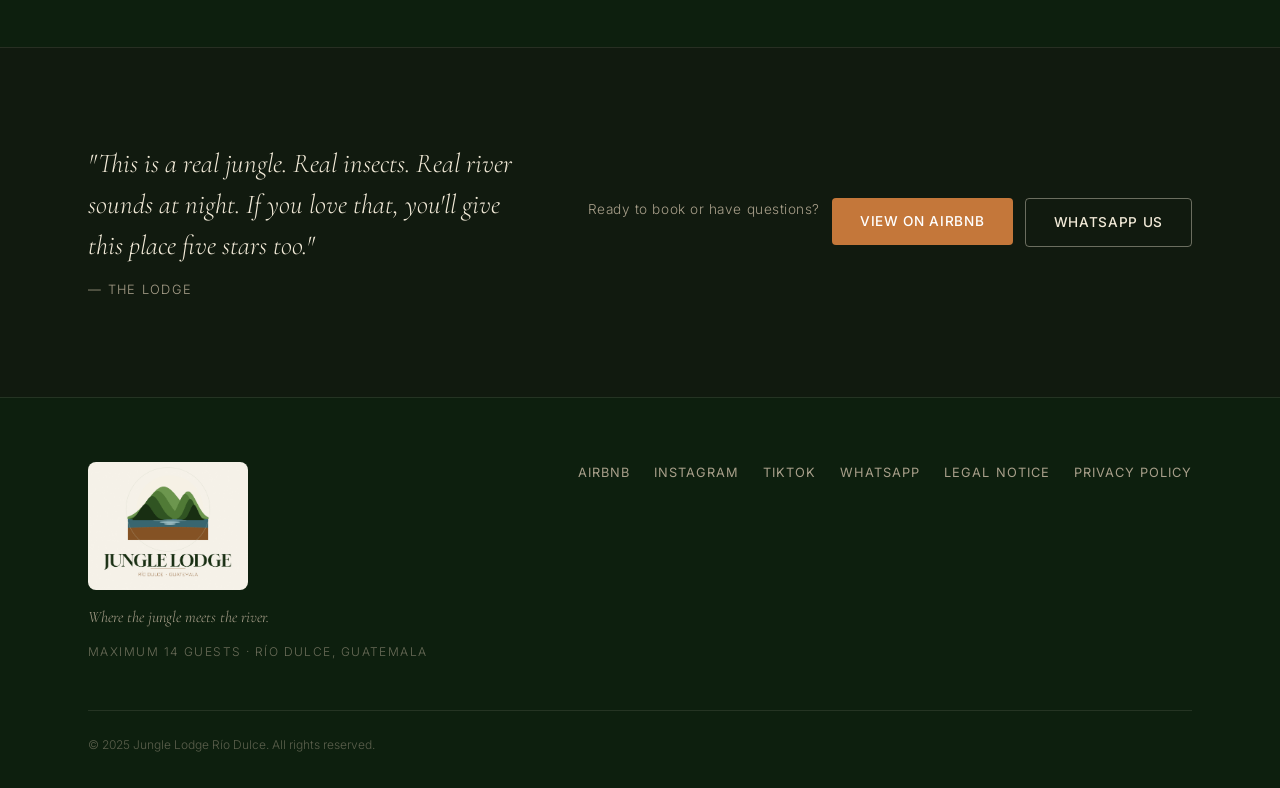
==== commit 8d0a14cc: "Replace Jungle Solo bungalow with real lodge photo" ====
--- a/index.html
+++ b/index.html
@@ -130,7 +130,7 @@
         <article class="bungalow-card fade-in-up">
           <div class="bungalow-card__img-wrap">
             <img
-              src="https://images.unsplash.com/photo-1582268611958-ebfd161ef9cf?w=800&auto=format&fit=crop&q=80"
+              src="assets/bild_Jungle_lodge.png"
               alt="Jungle Solo Bungalow"
               loading="lazy"
               class="bungalow-card__img"
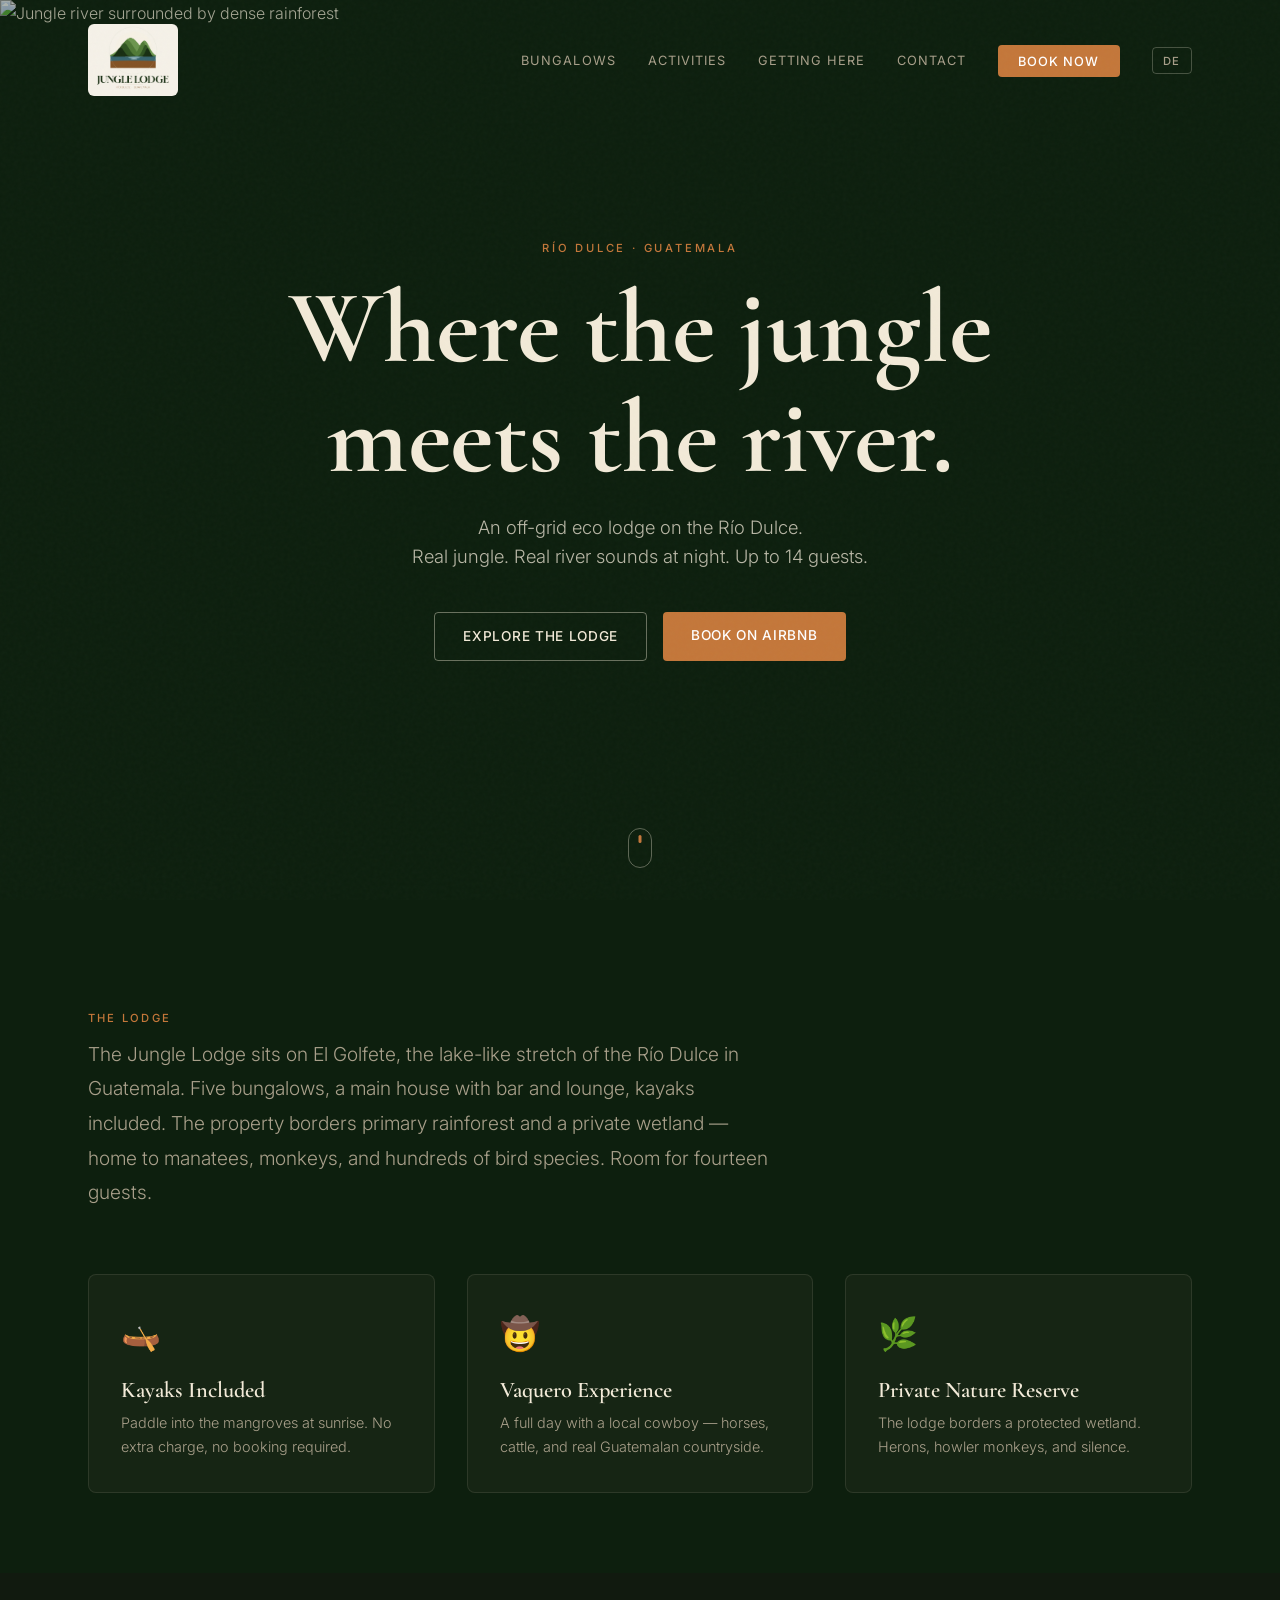
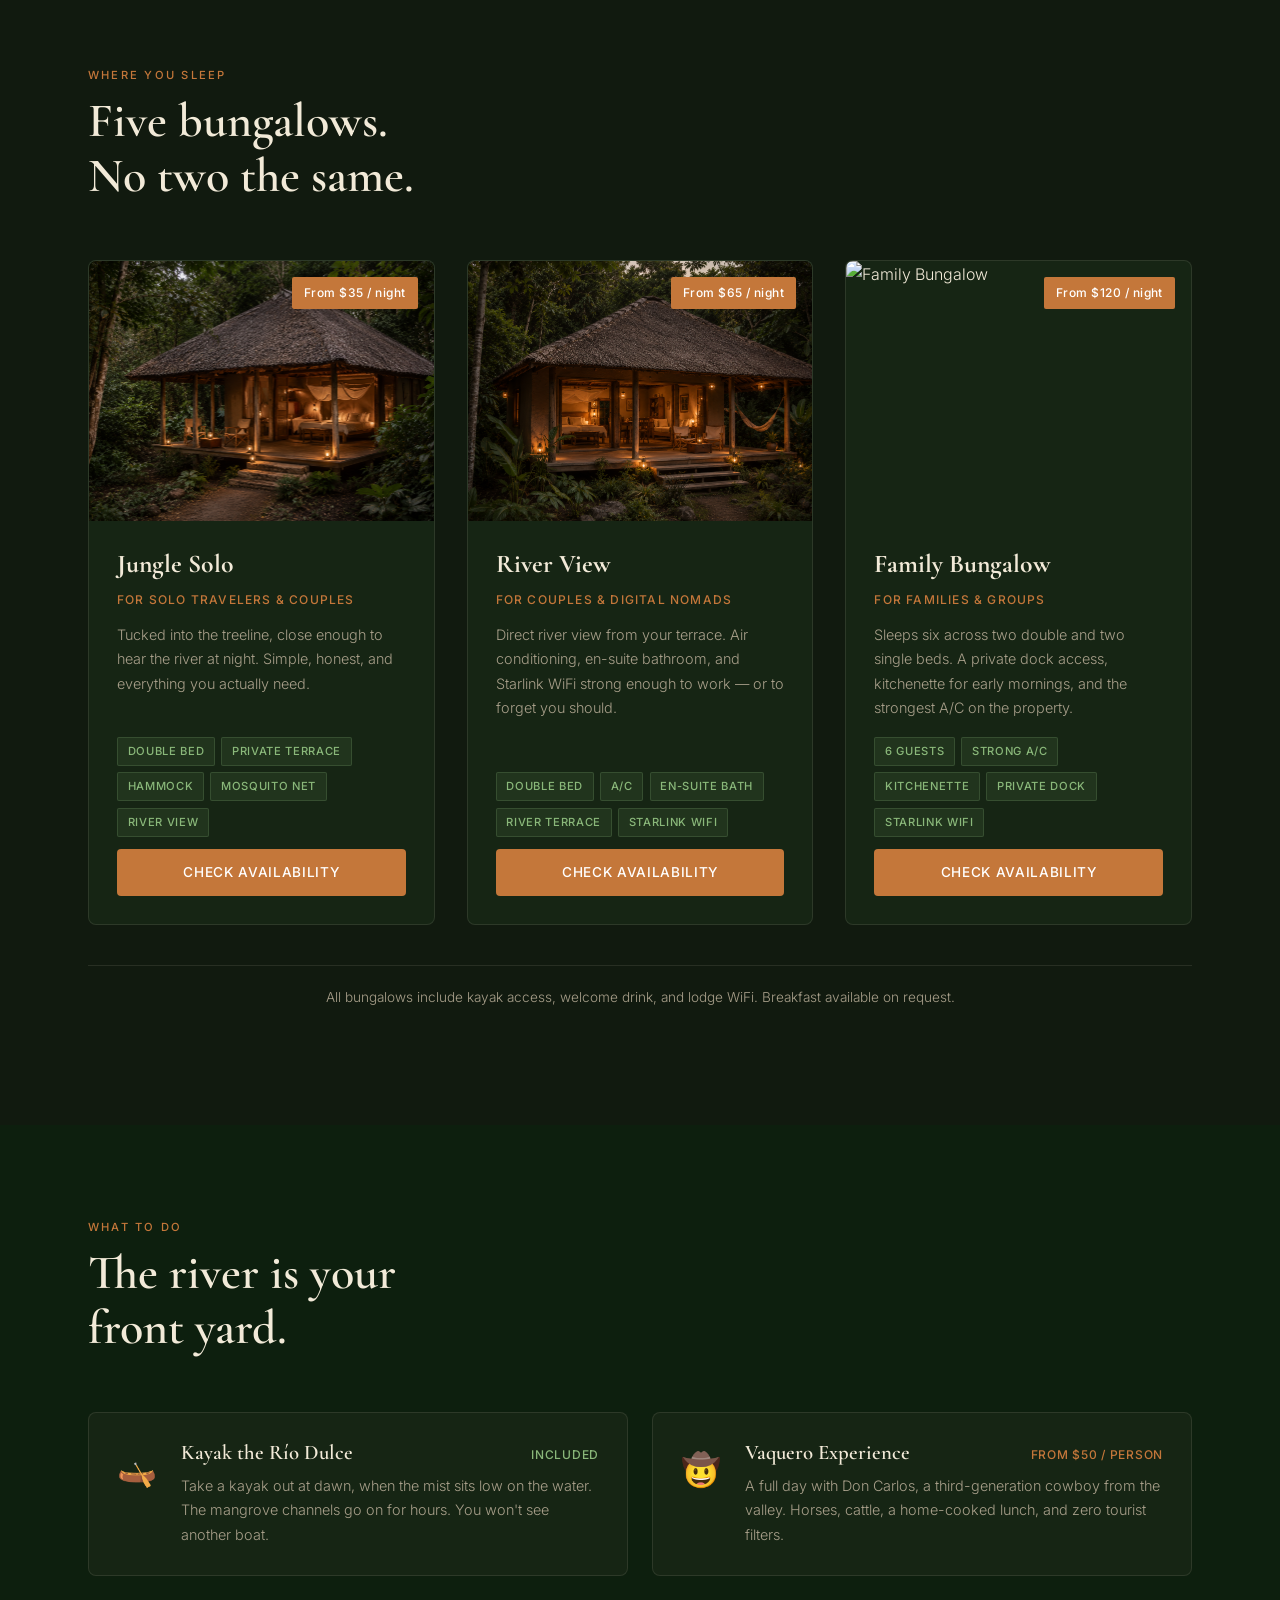
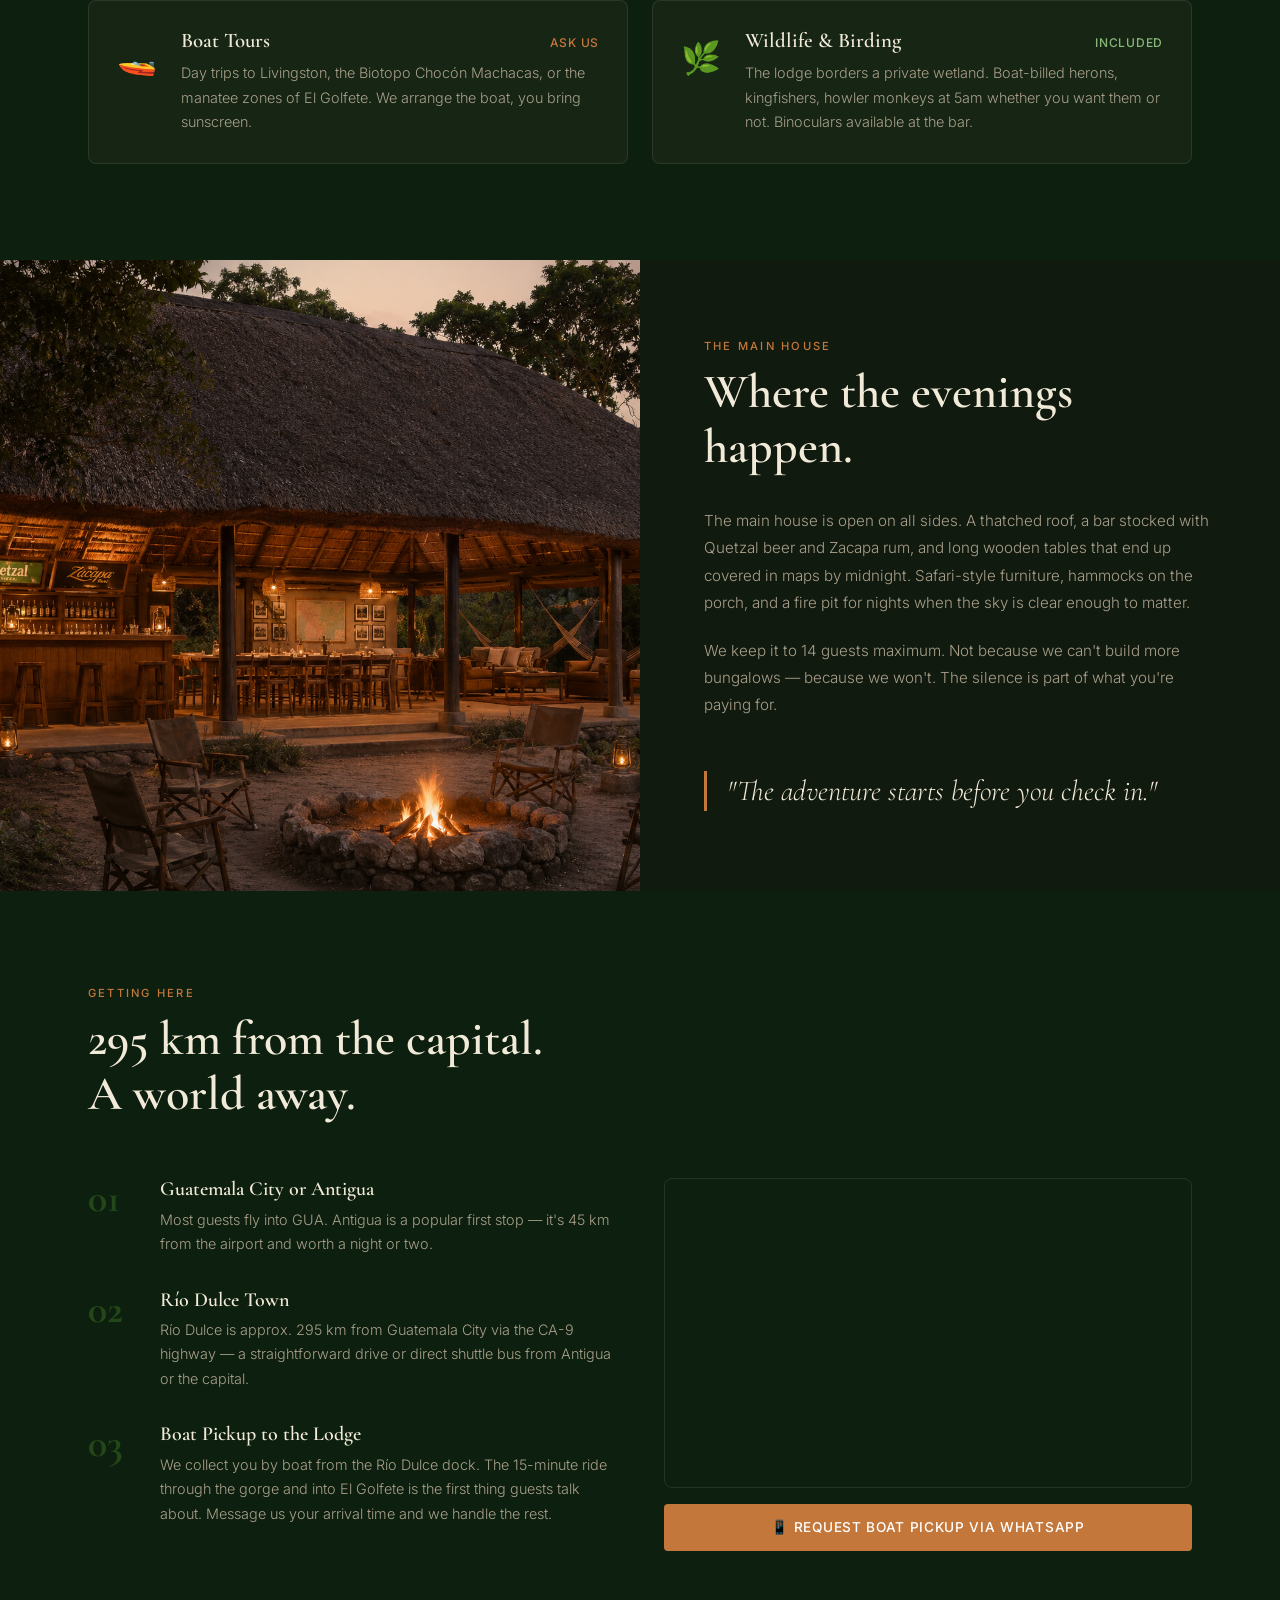
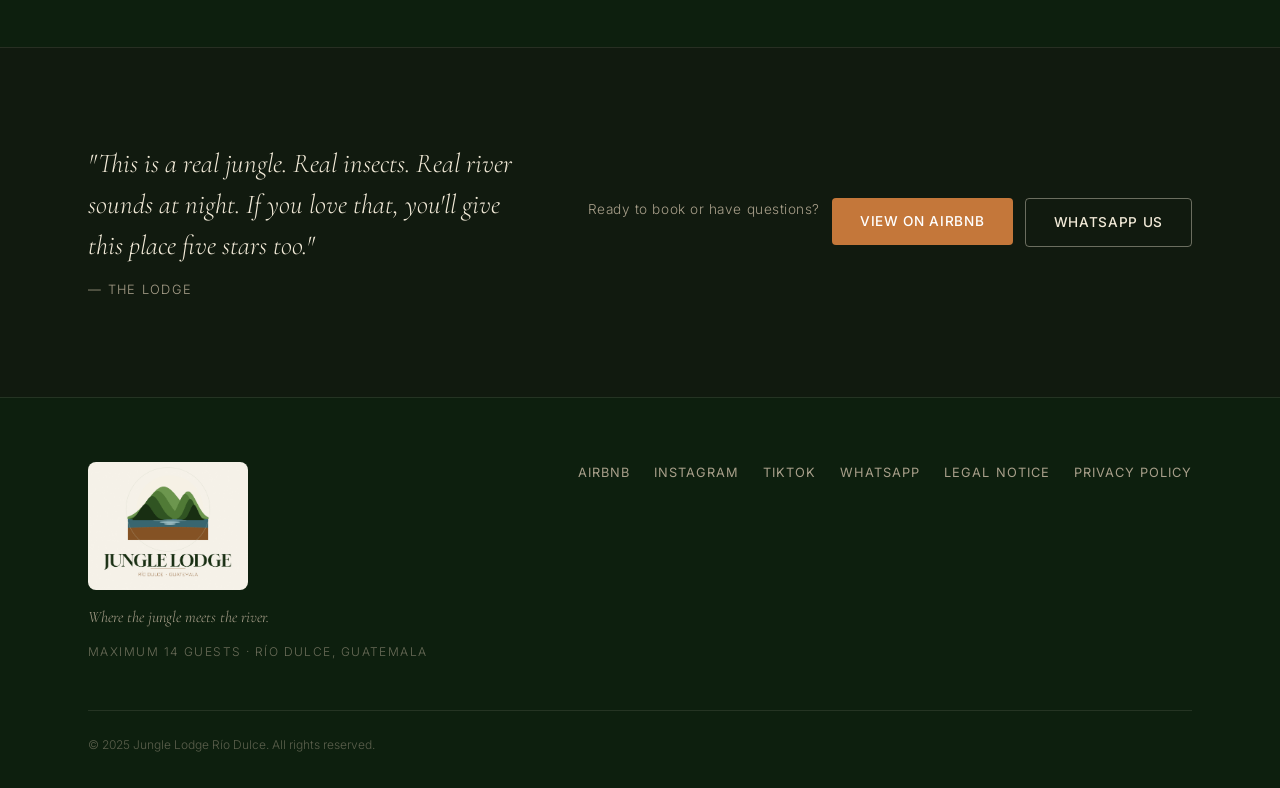
==== commit 154f3acb: "Replace River View bungalow with real lodge photo" ====
--- a/index.html
+++ b/index.html
@@ -159,7 +159,7 @@
         <article class="bungalow-card fade-in-up">
           <div class="bungalow-card__img-wrap">
             <img
-              src="https://images.unsplash.com/photo-1510798831971-661eb04b3739?w=800&auto=format&fit=crop&q=80"
+              src="assets/bild_riverview_lodge.png"
               alt="River View Bungalow"
               loading="lazy"
               class="bungalow-card__img"
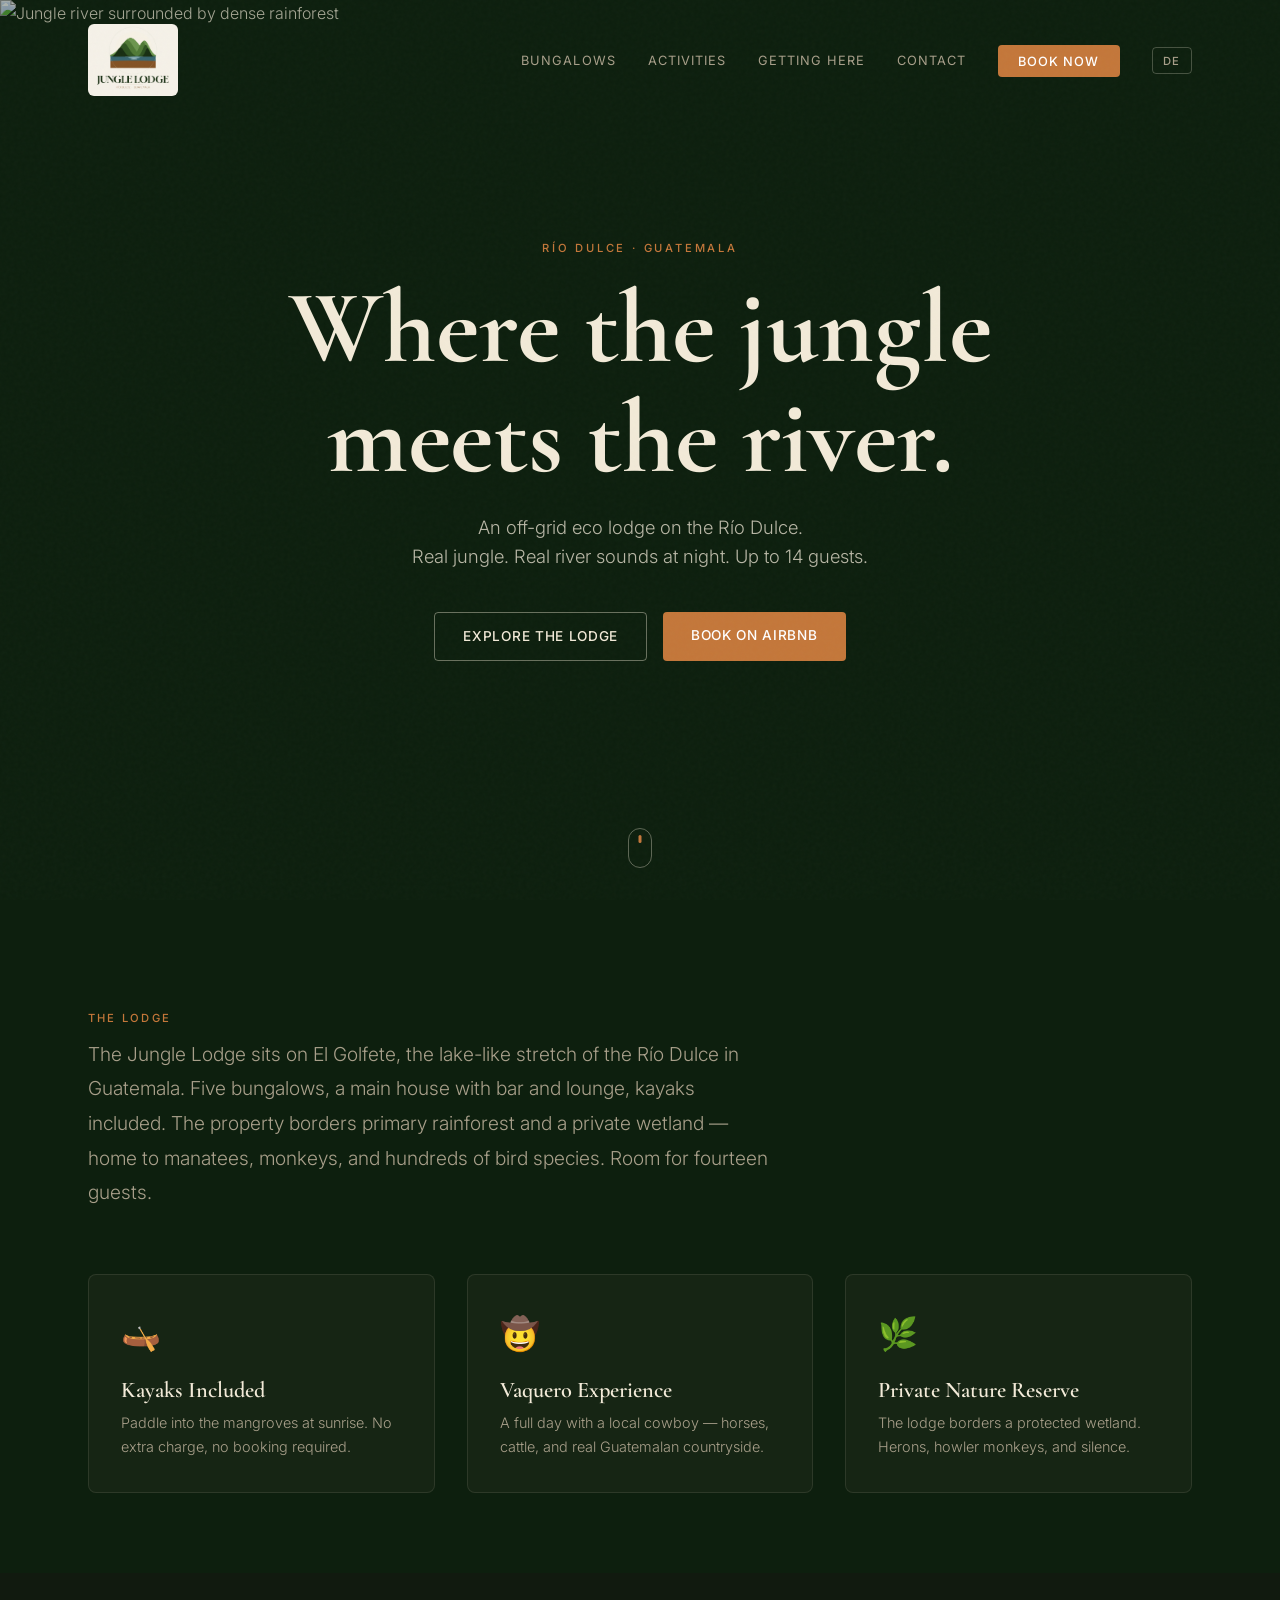
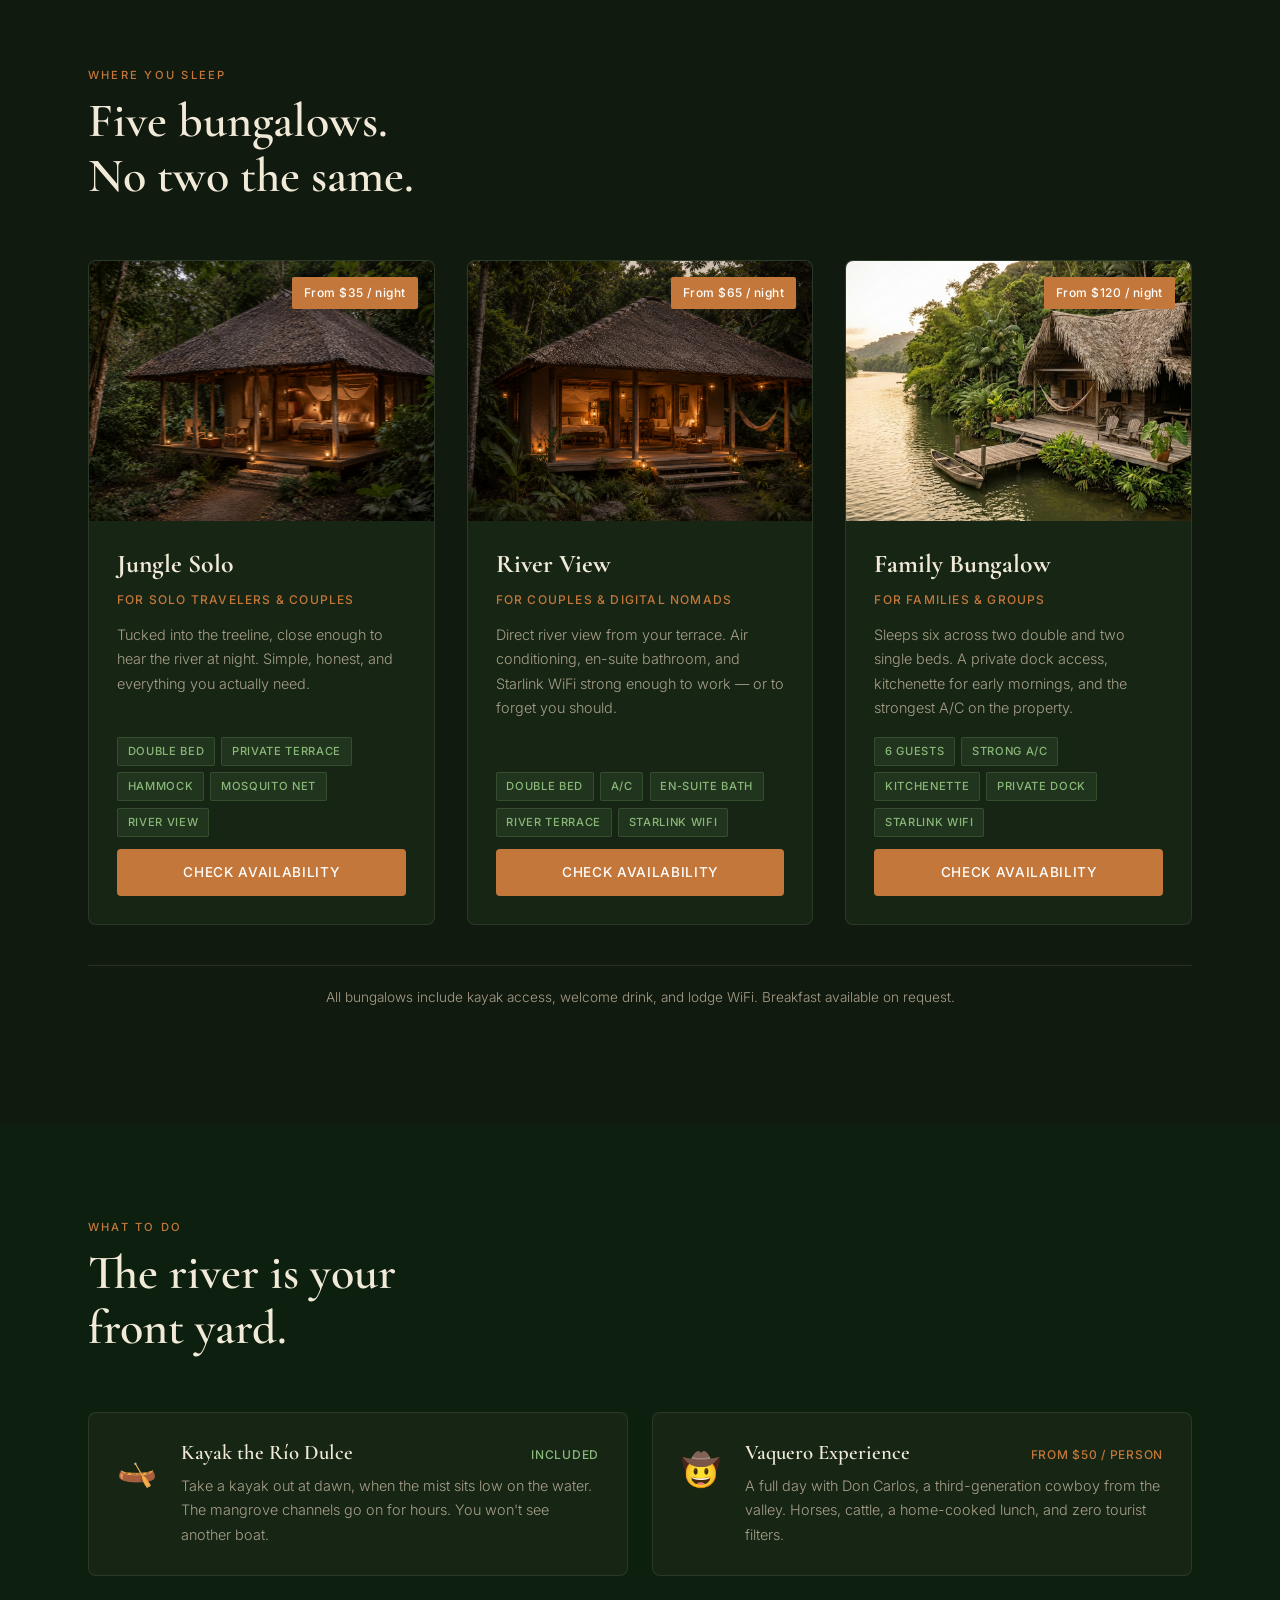
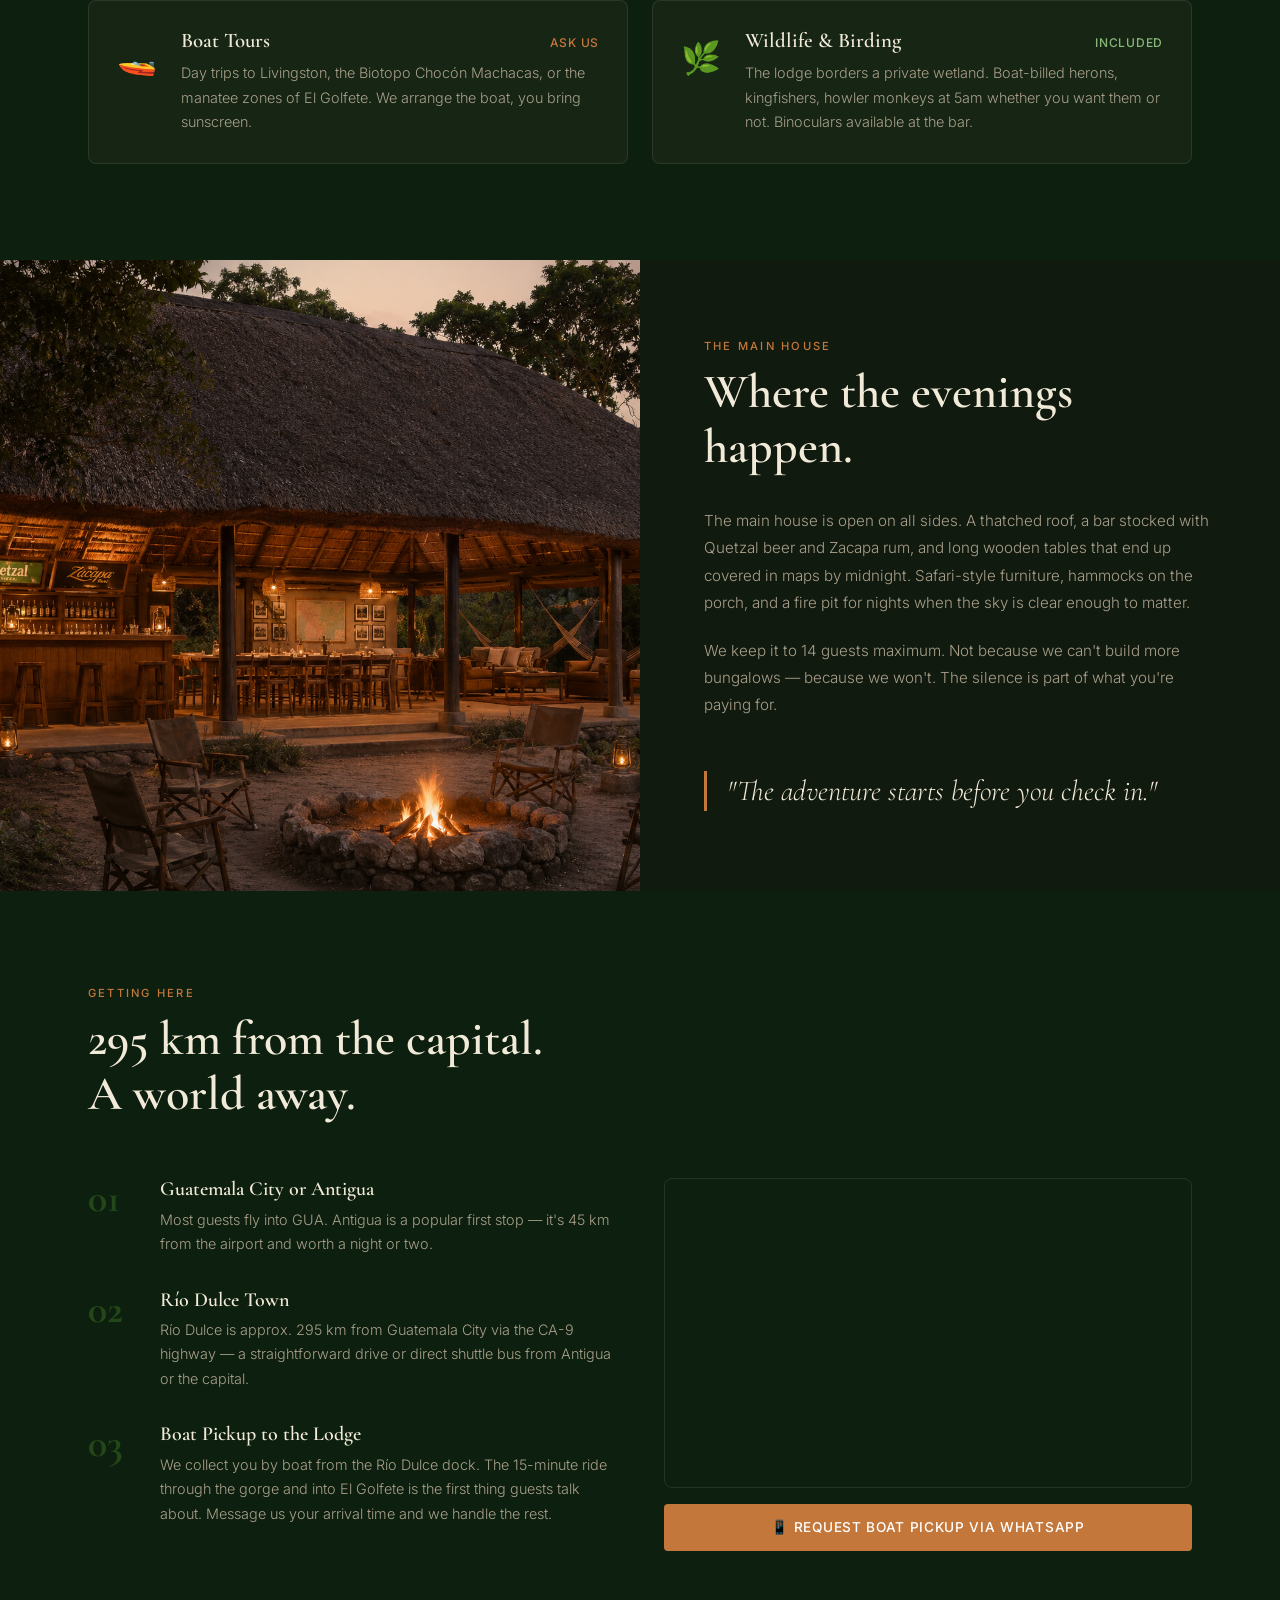
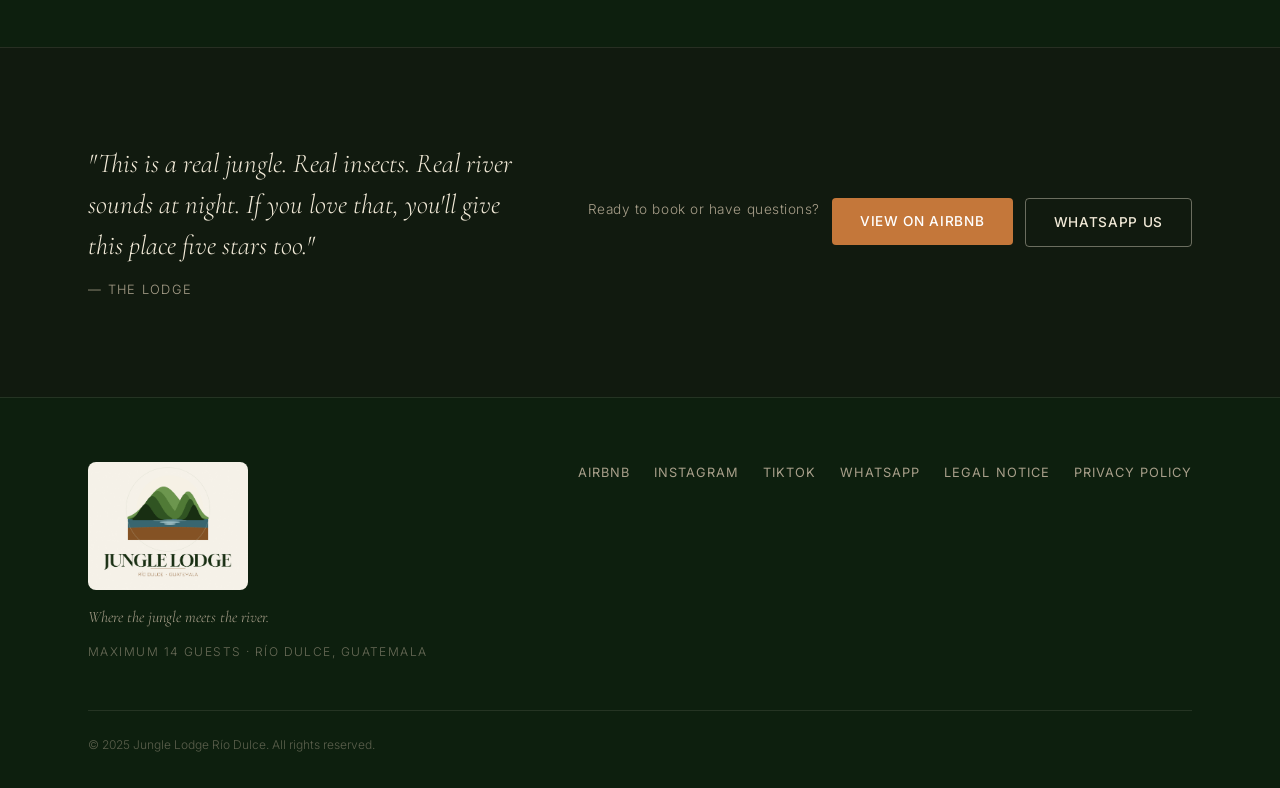
==== commit af15f6fa: "Replace Family Bungalow with real lodge photo" ====
--- a/index.html
+++ b/index.html
@@ -188,7 +188,7 @@
         <article class="bungalow-card fade-in-up">
           <div class="bungalow-card__img-wrap">
             <img
-              src="https://images.unsplash.com/photo-1499793983690-e29da59ef1c2?w=800&auto=format&fit=crop&q=80"
+              src="assets/bild_family_bungalow.png"
               alt="Family Bungalow"
               loading="lazy"
               class="bungalow-card__img"
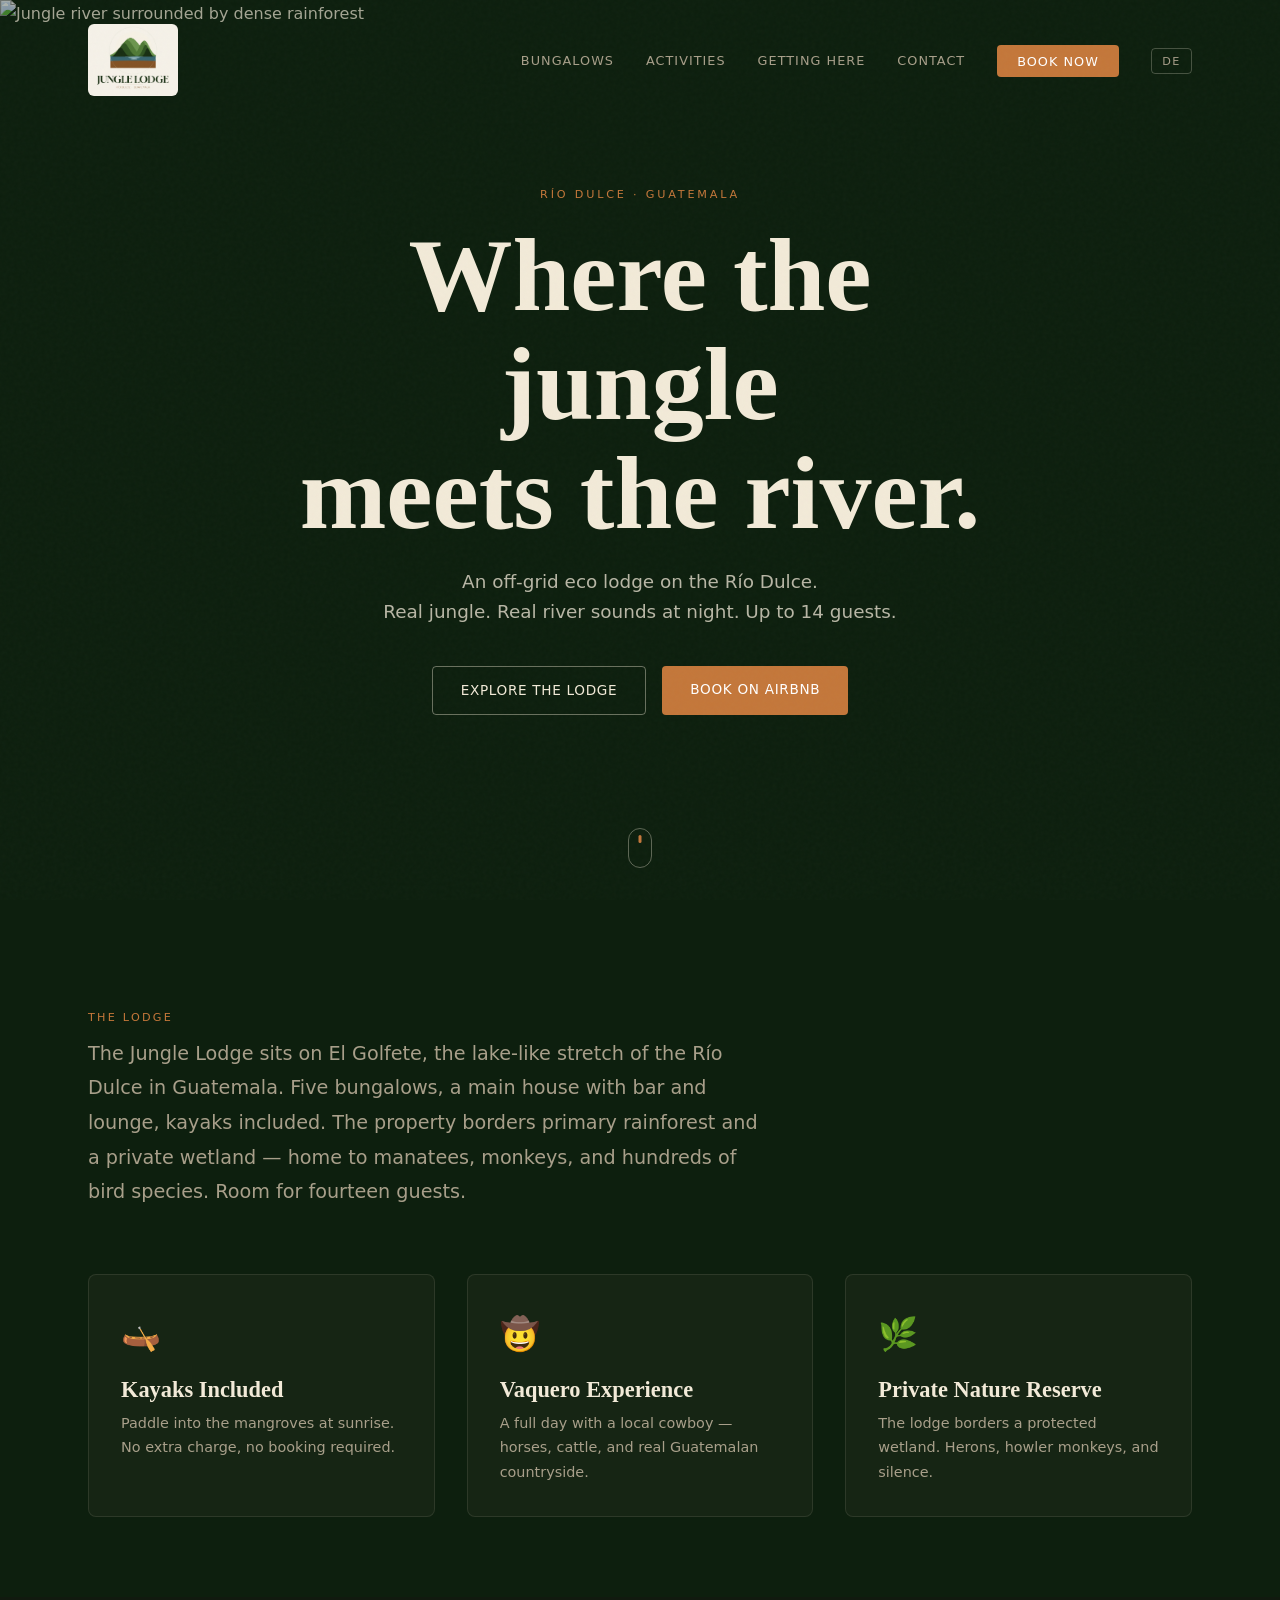
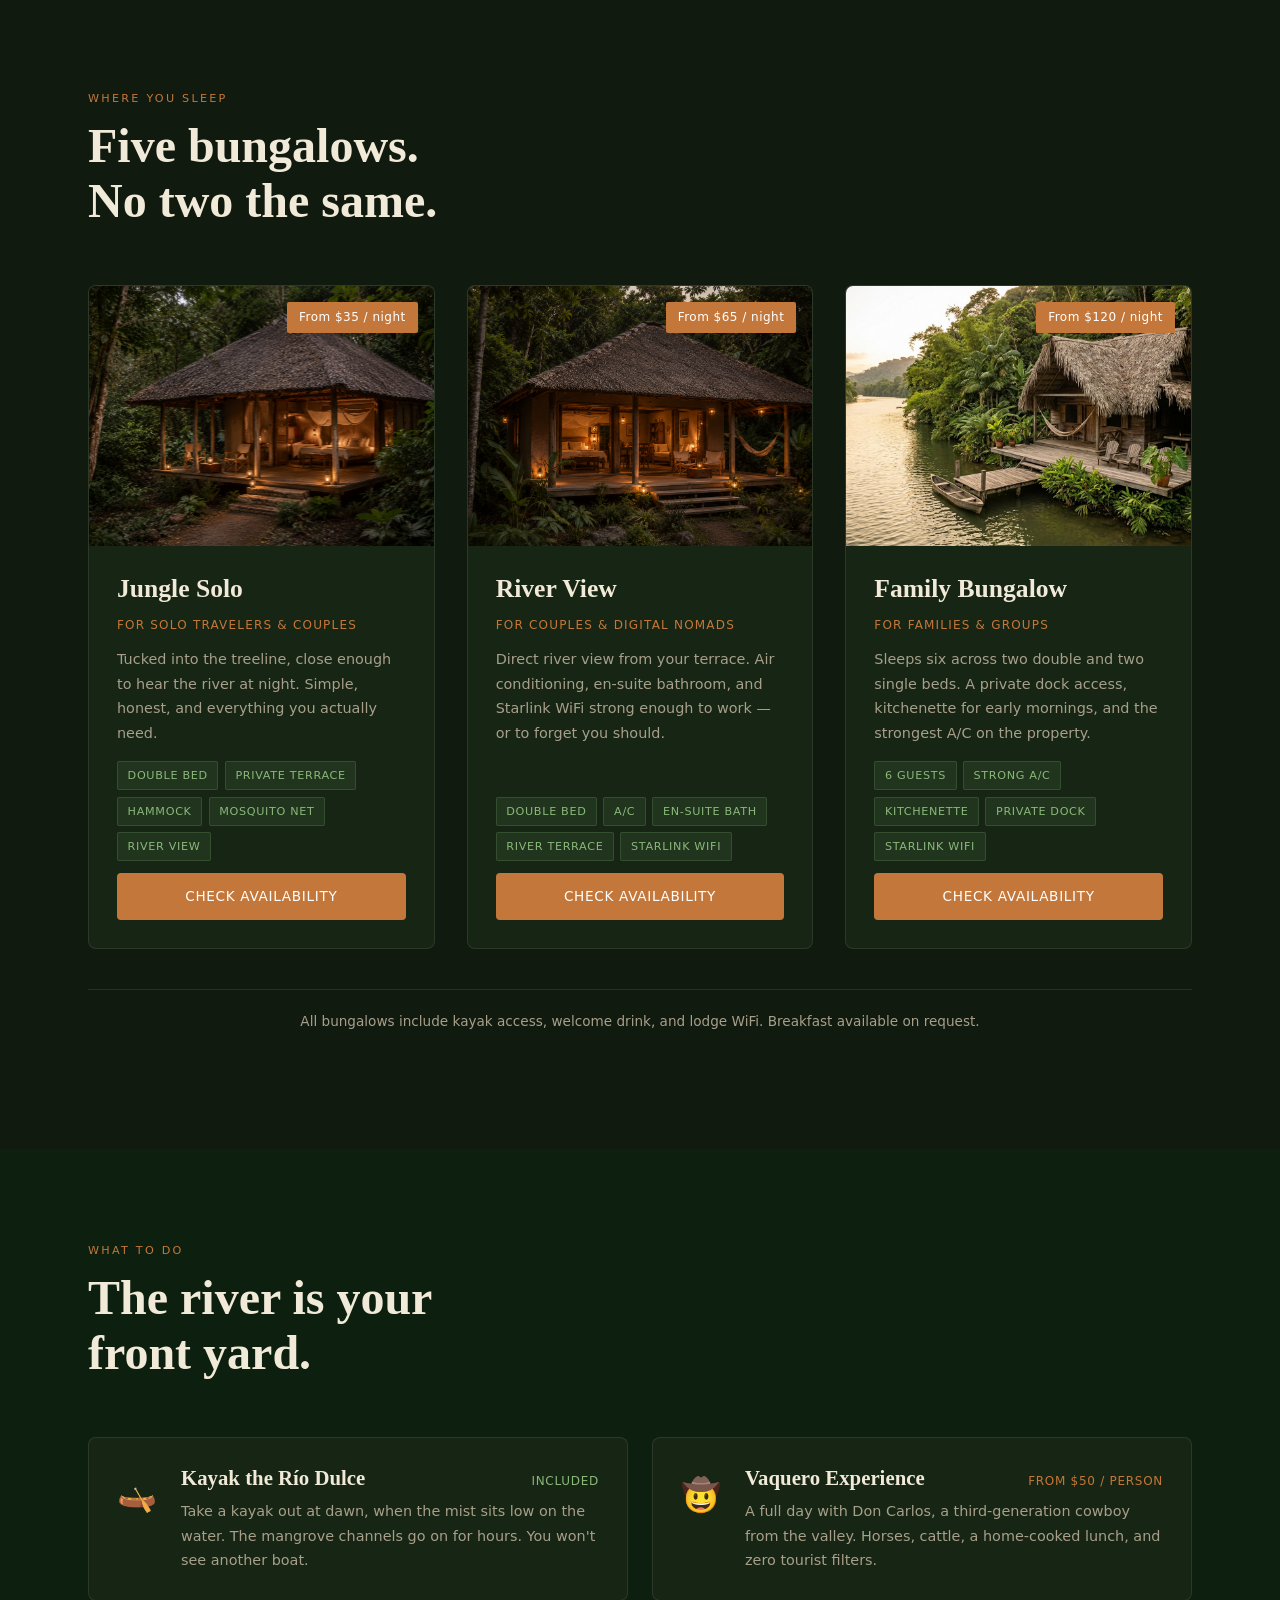
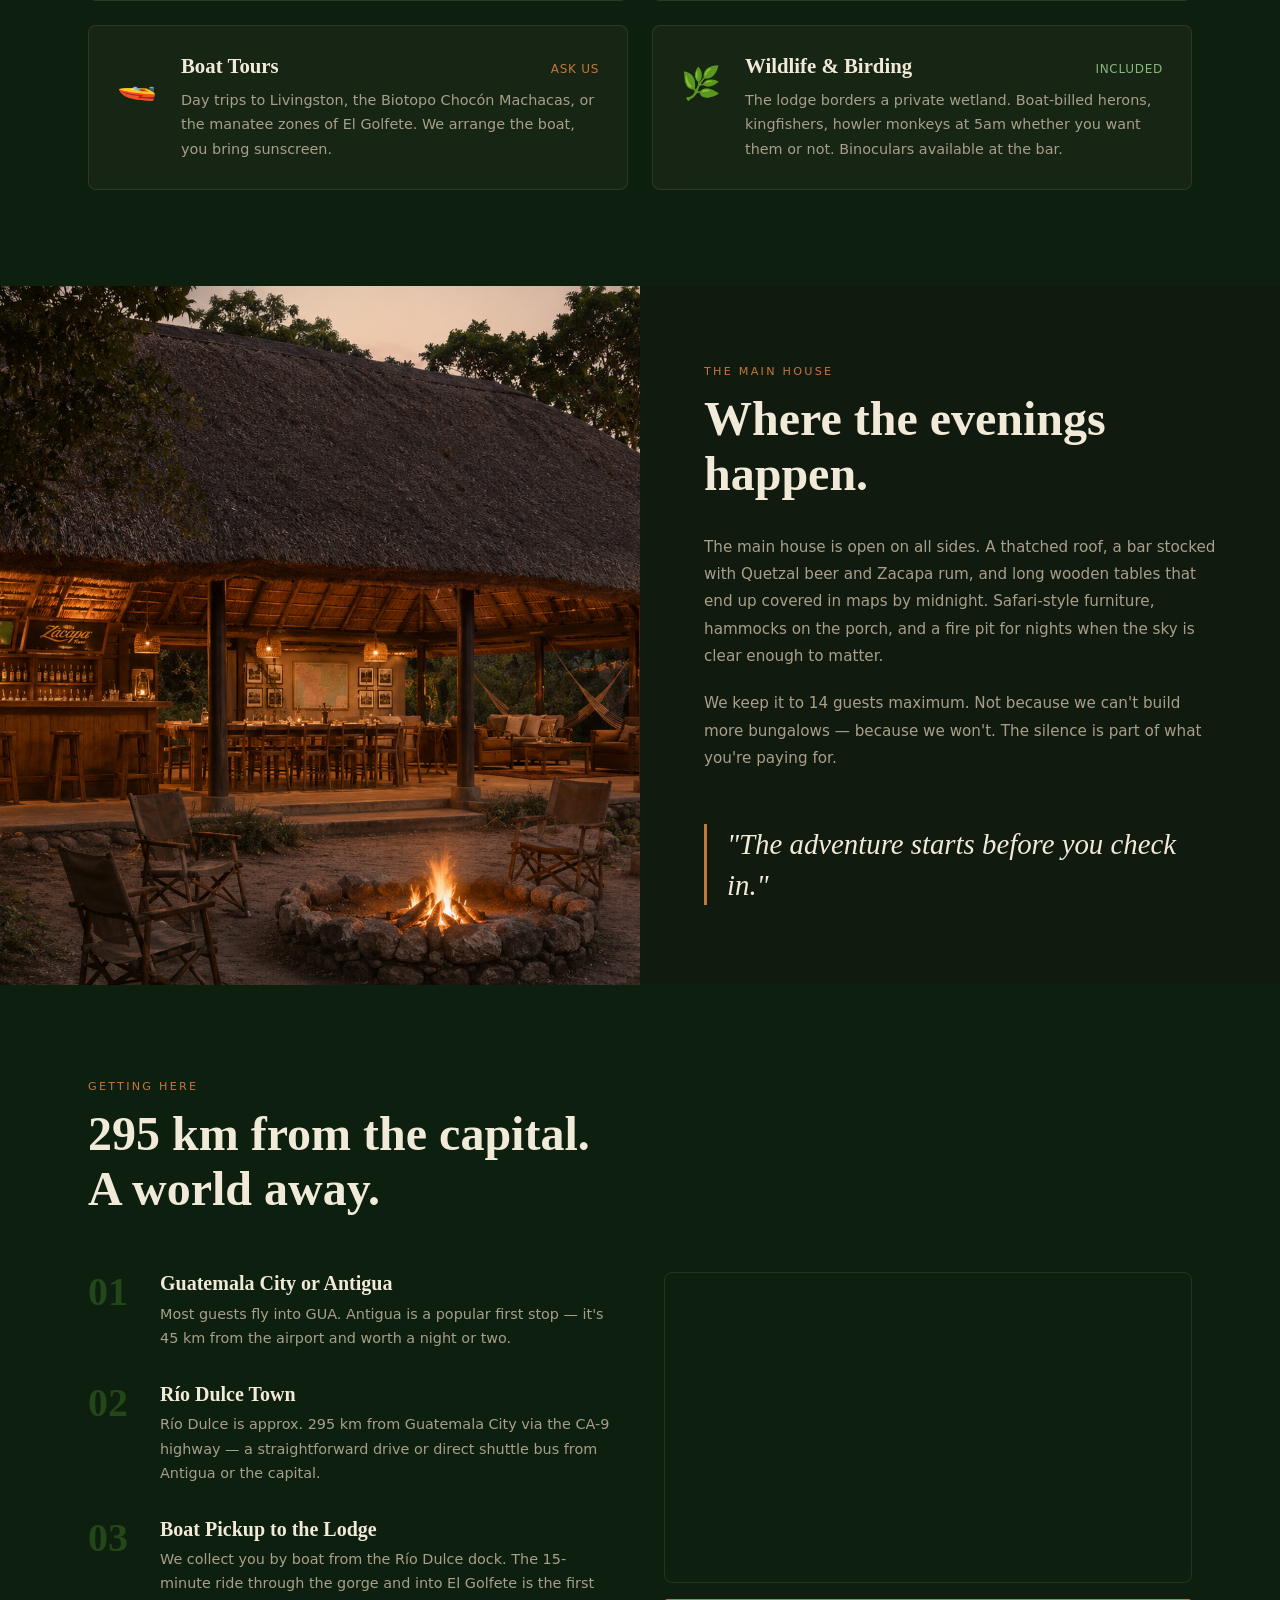
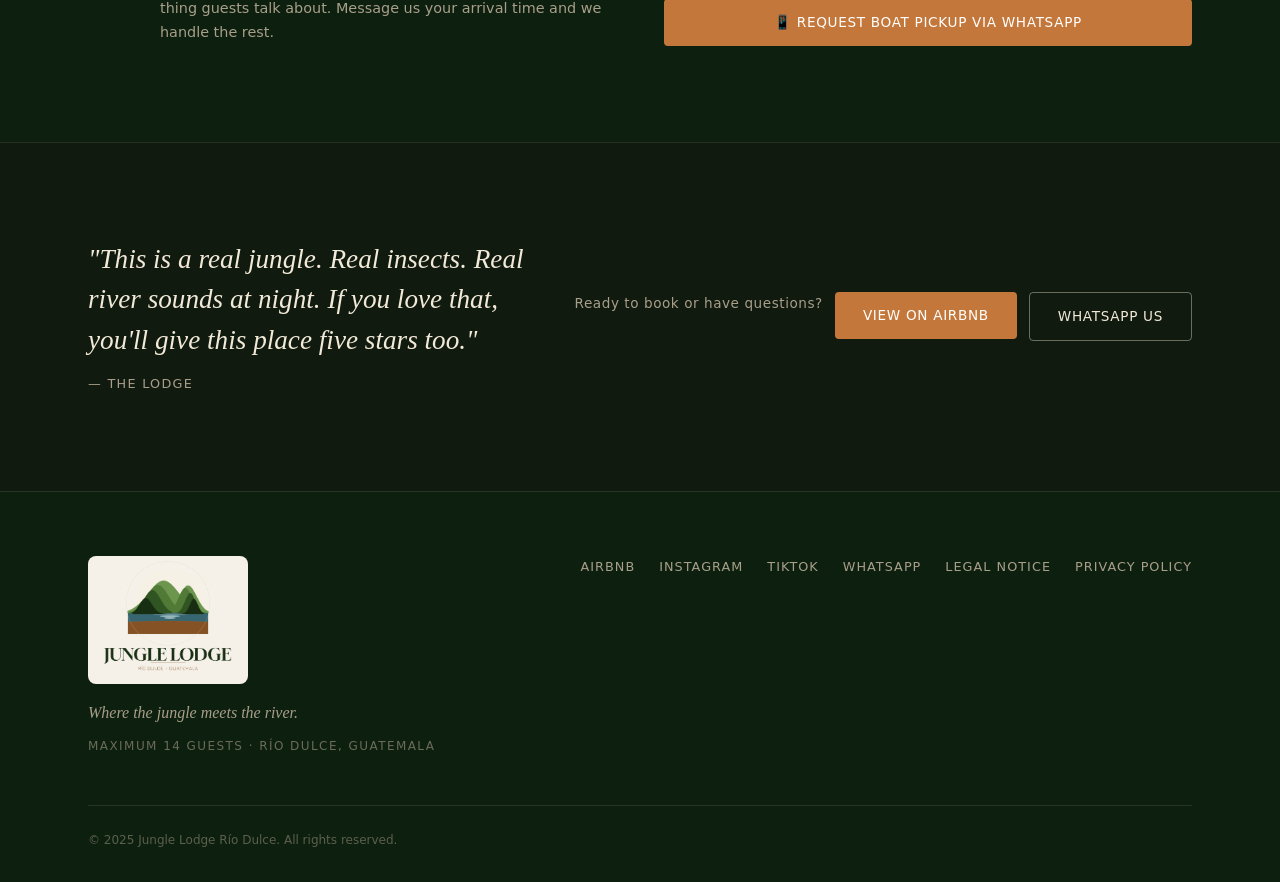
==== commit 4e5ee6bc: "Host Google Fonts locally, add robots.txt and sitemap.xml" ====
--- a/index.html
+++ b/index.html
@@ -5,9 +5,7 @@
   <meta name="viewport" content="width=device-width, initial-scale=1.0" />
   <title>Jungle Lodge Río Dulce · Guatemala</title>
   <meta name="description" content="An off-grid eco lodge on the Río Dulce, Guatemala. 5 private bungalows, kayaks included, surrounded by primary rainforest. Up to 14 guests." />
-  <link rel="preconnect" href="https://fonts.googleapis.com" />
-  <link rel="preconnect" href="https://fonts.gstatic.com" crossorigin />
-  <link href="https://fonts.googleapis.com/css2?family=Cormorant+Garamond:ital,wght@0,400;0,600;0,700;1,400;1,600&family=Inter:wght@300;400;500&display=swap" rel="stylesheet" />
+  <link rel="stylesheet" href="assets/fonts.css" />
   <link rel="stylesheet" href="style.css" />
 </head>
 <body>
--- a/assets/fonts.css
+++ b/assets/fonts.css
@@ -0,0 +1,414 @@
+/* cyrillic-ext */
+@font-face {
+  font-family: 'Cormorant Garamond';
+  font-style: italic;
+  font-weight: 400;
+  font-display: swap;
+  src: url(assets/fonts/f9b24d74.woff2) format('woff2');
+  unicode-range: U+0460-052F, U+1C80-1C8A, U+20B4, U+2DE0-2DFF, U+A640-A69F, U+FE2E-FE2F;
+}
+/* cyrillic */
+@font-face {
+  font-family: 'Cormorant Garamond';
+  font-style: italic;
+  font-weight: 400;
+  font-display: swap;
+  src: url(assets/fonts/e6113f5a.woff2) format('woff2');
+  unicode-range: U+0301, U+0400-045F, U+0490-0491, U+04B0-04B1, U+2116;
+}
+/* vietnamese */
+@font-face {
+  font-family: 'Cormorant Garamond';
+  font-style: italic;
+  font-weight: 400;
+  font-display: swap;
+  src: url(assets/fonts/95b0f05e.woff2) format('woff2');
+  unicode-range: U+0102-0103, U+0110-0111, U+0128-0129, U+0168-0169, U+01A0-01A1, U+01AF-01B0, U+0300-0301, U+0303-0304, U+0308-0309, U+0323, U+0329, U+1EA0-1EF9, U+20AB;
+}
+/* latin-ext */
+@font-face {
+  font-family: 'Cormorant Garamond';
+  font-style: italic;
+  font-weight: 400;
+  font-display: swap;
+  src: url(assets/fonts/5637aaf6.woff2) format('woff2');
+  unicode-range: U+0100-02BA, U+02BD-02C5, U+02C7-02CC, U+02CE-02D7, U+02DD-02FF, U+0304, U+0308, U+0329, U+1D00-1DBF, U+1E00-1E9F, U+1EF2-1EFF, U+2020, U+20A0-20AB, U+20AD-20C0, U+2113, U+2C60-2C7F, U+A720-A7FF;
+}
+/* latin */
+@font-face {
+  font-family: 'Cormorant Garamond';
+  font-style: italic;
+  font-weight: 400;
+  font-display: swap;
+  src: url(assets/fonts/b37d27cd.woff2) format('woff2');
+  unicode-range: U+0000-00FF, U+0131, U+0152-0153, U+02BB-02BC, U+02C6, U+02DA, U+02DC, U+0304, U+0308, U+0329, U+2000-206F, U+20AC, U+2122, U+2191, U+2193, U+2212, U+2215, U+FEFF, U+FFFD;
+}
+/* cyrillic-ext */
+@font-face {
+  font-family: 'Cormorant Garamond';
+  font-style: italic;
+  font-weight: 600;
+  font-display: swap;
+  src: url(assets/fonts/f9b24d74.woff2) format('woff2');
+  unicode-range: U+0460-052F, U+1C80-1C8A, U+20B4, U+2DE0-2DFF, U+A640-A69F, U+FE2E-FE2F;
+}
+/* cyrillic */
+@font-face {
+  font-family: 'Cormorant Garamond';
+  font-style: italic;
+  font-weight: 600;
+  font-display: swap;
+  src: url(assets/fonts/e6113f5a.woff2) format('woff2');
+  unicode-range: U+0301, U+0400-045F, U+0490-0491, U+04B0-04B1, U+2116;
+}
+/* vietnamese */
+@font-face {
+  font-family: 'Cormorant Garamond';
+  font-style: italic;
+  font-weight: 600;
+  font-display: swap;
+  src: url(assets/fonts/95b0f05e.woff2) format('woff2');
+  unicode-range: U+0102-0103, U+0110-0111, U+0128-0129, U+0168-0169, U+01A0-01A1, U+01AF-01B0, U+0300-0301, U+0303-0304, U+0308-0309, U+0323, U+0329, U+1EA0-1EF9, U+20AB;
+}
+/* latin-ext */
+@font-face {
+  font-family: 'Cormorant Garamond';
+  font-style: italic;
+  font-weight: 600;
+  font-display: swap;
+  src: url(assets/fonts/5637aaf6.woff2) format('woff2');
+  unicode-range: U+0100-02BA, U+02BD-02C5, U+02C7-02CC, U+02CE-02D7, U+02DD-02FF, U+0304, U+0308, U+0329, U+1D00-1DBF, U+1E00-1E9F, U+1EF2-1EFF, U+2020, U+20A0-20AB, U+20AD-20C0, U+2113, U+2C60-2C7F, U+A720-A7FF;
+}
+/* latin */
+@font-face {
+  font-family: 'Cormorant Garamond';
+  font-style: italic;
+  font-weight: 600;
+  font-display: swap;
+  src: url(assets/fonts/b37d27cd.woff2) format('woff2');
+  unicode-range: U+0000-00FF, U+0131, U+0152-0153, U+02BB-02BC, U+02C6, U+02DA, U+02DC, U+0304, U+0308, U+0329, U+2000-206F, U+20AC, U+2122, U+2191, U+2193, U+2212, U+2215, U+FEFF, U+FFFD;
+}
+/* cyrillic-ext */
+@font-face {
+  font-family: 'Cormorant Garamond';
+  font-style: normal;
+  font-weight: 400;
+  font-display: swap;
+  src: url(assets/fonts/8076fff0.woff2) format('woff2');
+  unicode-range: U+0460-052F, U+1C80-1C8A, U+20B4, U+2DE0-2DFF, U+A640-A69F, U+FE2E-FE2F;
+}
+/* cyrillic */
+@font-face {
+  font-family: 'Cormorant Garamond';
+  font-style: normal;
+  font-weight: 400;
+  font-display: swap;
+  src: url(assets/fonts/1c816d9e.woff2) format('woff2');
+  unicode-range: U+0301, U+0400-045F, U+0490-0491, U+04B0-04B1, U+2116;
+}
+/* vietnamese */
+@font-face {
+  font-family: 'Cormorant Garamond';
+  font-style: normal;
+  font-weight: 400;
+  font-display: swap;
+  src: url(assets/fonts/2ce71852.woff2) format('woff2');
+  unicode-range: U+0102-0103, U+0110-0111, U+0128-0129, U+0168-0169, U+01A0-01A1, U+01AF-01B0, U+0300-0301, U+0303-0304, U+0308-0309, U+0323, U+0329, U+1EA0-1EF9, U+20AB;
+}
+/* latin-ext */
+@font-face {
+  font-family: 'Cormorant Garamond';
+  font-style: normal;
+  font-weight: 400;
+  font-display: swap;
+  src: url(assets/fonts/a70a3c8d.woff2) format('woff2');
+  unicode-range: U+0100-02BA, U+02BD-02C5, U+02C7-02CC, U+02CE-02D7, U+02DD-02FF, U+0304, U+0308, U+0329, U+1D00-1DBF, U+1E00-1E9F, U+1EF2-1EFF, U+2020, U+20A0-20AB, U+20AD-20C0, U+2113, U+2C60-2C7F, U+A720-A7FF;
+}
+/* latin */
+@font-face {
+  font-family: 'Cormorant Garamond';
+  font-style: normal;
+  font-weight: 400;
+  font-display: swap;
+  src: url(assets/fonts/8ef97fee.woff2) format('woff2');
+  unicode-range: U+0000-00FF, U+0131, U+0152-0153, U+02BB-02BC, U+02C6, U+02DA, U+02DC, U+0304, U+0308, U+0329, U+2000-206F, U+20AC, U+2122, U+2191, U+2193, U+2212, U+2215, U+FEFF, U+FFFD;
+}
+/* cyrillic-ext */
+@font-face {
+  font-family: 'Cormorant Garamond';
+  font-style: normal;
+  font-weight: 600;
+  font-display: swap;
+  src: url(assets/fonts/8076fff0.woff2) format('woff2');
+  unicode-range: U+0460-052F, U+1C80-1C8A, U+20B4, U+2DE0-2DFF, U+A640-A69F, U+FE2E-FE2F;
+}
+/* cyrillic */
+@font-face {
+  font-family: 'Cormorant Garamond';
+  font-style: normal;
+  font-weight: 600;
+  font-display: swap;
+  src: url(assets/fonts/1c816d9e.woff2) format('woff2');
+  unicode-range: U+0301, U+0400-045F, U+0490-0491, U+04B0-04B1, U+2116;
+}
+/* vietnamese */
+@font-face {
+  font-family: 'Cormorant Garamond';
+  font-style: normal;
+  font-weight: 600;
+  font-display: swap;
+  src: url(assets/fonts/2ce71852.woff2) format('woff2');
+  unicode-range: U+0102-0103, U+0110-0111, U+0128-0129, U+0168-0169, U+01A0-01A1, U+01AF-01B0, U+0300-0301, U+0303-0304, U+0308-0309, U+0323, U+0329, U+1EA0-1EF9, U+20AB;
+}
+/* latin-ext */
+@font-face {
+  font-family: 'Cormorant Garamond';
+  font-style: normal;
+  font-weight: 600;
+  font-display: swap;
+  src: url(assets/fonts/a70a3c8d.woff2) format('woff2');
+  unicode-range: U+0100-02BA, U+02BD-02C5, U+02C7-02CC, U+02CE-02D7, U+02DD-02FF, U+0304, U+0308, U+0329, U+1D00-1DBF, U+1E00-1E9F, U+1EF2-1EFF, U+2020, U+20A0-20AB, U+20AD-20C0, U+2113, U+2C60-2C7F, U+A720-A7FF;
+}
+/* latin */
+@font-face {
+  font-family: 'Cormorant Garamond';
+  font-style: normal;
+  font-weight: 600;
+  font-display: swap;
+  src: url(assets/fonts/8ef97fee.woff2) format('woff2');
+  unicode-range: U+0000-00FF, U+0131, U+0152-0153, U+02BB-02BC, U+02C6, U+02DA, U+02DC, U+0304, U+0308, U+0329, U+2000-206F, U+20AC, U+2122, U+2191, U+2193, U+2212, U+2215, U+FEFF, U+FFFD;
+}
+/* cyrillic-ext */
+@font-face {
+  font-family: 'Cormorant Garamond';
+  font-style: normal;
+  font-weight: 700;
+  font-display: swap;
+  src: url(assets/fonts/8076fff0.woff2) format('woff2');
+  unicode-range: U+0460-052F, U+1C80-1C8A, U+20B4, U+2DE0-2DFF, U+A640-A69F, U+FE2E-FE2F;
+}
+/* cyrillic */
+@font-face {
+  font-family: 'Cormorant Garamond';
+  font-style: normal;
+  font-weight: 700;
+  font-display: swap;
+  src: url(assets/fonts/1c816d9e.woff2) format('woff2');
+  unicode-range: U+0301, U+0400-045F, U+0490-0491, U+04B0-04B1, U+2116;
+}
+/* vietnamese */
+@font-face {
+  font-family: 'Cormorant Garamond';
+  font-style: normal;
+  font-weight: 700;
+  font-display: swap;
+  src: url(assets/fonts/2ce71852.woff2) format('woff2');
+  unicode-range: U+0102-0103, U+0110-0111, U+0128-0129, U+0168-0169, U+01A0-01A1, U+01AF-01B0, U+0300-0301, U+0303-0304, U+0308-0309, U+0323, U+0329, U+1EA0-1EF9, U+20AB;
+}
+/* latin-ext */
+@font-face {
+  font-family: 'Cormorant Garamond';
+  font-style: normal;
+  font-weight: 700;
+  font-display: swap;
+  src: url(assets/fonts/a70a3c8d.woff2) format('woff2');
+  unicode-range: U+0100-02BA, U+02BD-02C5, U+02C7-02CC, U+02CE-02D7, U+02DD-02FF, U+0304, U+0308, U+0329, U+1D00-1DBF, U+1E00-1E9F, U+1EF2-1EFF, U+2020, U+20A0-20AB, U+20AD-20C0, U+2113, U+2C60-2C7F, U+A720-A7FF;
+}
+/* latin */
+@font-face {
+  font-family: 'Cormorant Garamond';
+  font-style: normal;
+  font-weight: 700;
+  font-display: swap;
+  src: url(assets/fonts/8ef97fee.woff2) format('woff2');
+  unicode-range: U+0000-00FF, U+0131, U+0152-0153, U+02BB-02BC, U+02C6, U+02DA, U+02DC, U+0304, U+0308, U+0329, U+2000-206F, U+20AC, U+2122, U+2191, U+2193, U+2212, U+2215, U+FEFF, U+FFFD;
+}
+/* cyrillic-ext */
+@font-face {
+  font-family: 'Inter';
+  font-style: normal;
+  font-weight: 300;
+  font-display: swap;
+  src: url(assets/fonts/cec190fc.woff2) format('woff2');
+  unicode-range: U+0460-052F, U+1C80-1C8A, U+20B4, U+2DE0-2DFF, U+A640-A69F, U+FE2E-FE2F;
+}
+/* cyrillic */
+@font-face {
+  font-family: 'Inter';
+  font-style: normal;
+  font-weight: 300;
+  font-display: swap;
+  src: url(assets/fonts/37a15f2c.woff2) format('woff2');
+  unicode-range: U+0301, U+0400-045F, U+0490-0491, U+04B0-04B1, U+2116;
+}
+/* greek-ext */
+@font-face {
+  font-family: 'Inter';
+  font-style: normal;
+  font-weight: 300;
+  font-display: swap;
+  src: url(assets/fonts/0734c998.woff2) format('woff2');
+  unicode-range: U+1F00-1FFF;
+}
+/* greek */
+@font-face {
+  font-family: 'Inter';
+  font-style: normal;
+  font-weight: 300;
+  font-display: swap;
+  src: url(assets/fonts/ba39b6fe.woff2) format('woff2');
+  unicode-range: U+0370-0377, U+037A-037F, U+0384-038A, U+038C, U+038E-03A1, U+03A3-03FF;
+}
+/* vietnamese */
+@font-face {
+  font-family: 'Inter';
+  font-style: normal;
+  font-weight: 300;
+  font-display: swap;
+  src: url(assets/fonts/08c567d2.woff2) format('woff2');
+  unicode-range: U+0102-0103, U+0110-0111, U+0128-0129, U+0168-0169, U+01A0-01A1, U+01AF-01B0, U+0300-0301, U+0303-0304, U+0308-0309, U+0323, U+0329, U+1EA0-1EF9, U+20AB;
+}
+/* latin-ext */
+@font-face {
+  font-family: 'Inter';
+  font-style: normal;
+  font-weight: 300;
+  font-display: swap;
+  src: url(assets/fonts/dd2628c3.woff2) format('woff2');
+  unicode-range: U+0100-02BA, U+02BD-02C5, U+02C7-02CC, U+02CE-02D7, U+02DD-02FF, U+0304, U+0308, U+0329, U+1D00-1DBF, U+1E00-1E9F, U+1EF2-1EFF, U+2020, U+20A0-20AB, U+20AD-20C0, U+2113, U+2C60-2C7F, U+A720-A7FF;
+}
+/* latin */
+@font-face {
+  font-family: 'Inter';
+  font-style: normal;
+  font-weight: 300;
+  font-display: swap;
+  src: url(assets/fonts/6aa8d83d.woff2) format('woff2');
+  unicode-range: U+0000-00FF, U+0131, U+0152-0153, U+02BB-02BC, U+02C6, U+02DA, U+02DC, U+0304, U+0308, U+0329, U+2000-206F, U+20AC, U+2122, U+2191, U+2193, U+2212, U+2215, U+FEFF, U+FFFD;
+}
+/* cyrillic-ext */
+@font-face {
+  font-family: 'Inter';
+  font-style: normal;
+  font-weight: 400;
+  font-display: swap;
+  src: url(assets/fonts/cec190fc.woff2) format('woff2');
+  unicode-range: U+0460-052F, U+1C80-1C8A, U+20B4, U+2DE0-2DFF, U+A640-A69F, U+FE2E-FE2F;
+}
+/* cyrillic */
+@font-face {
+  font-family: 'Inter';
+  font-style: normal;
+  font-weight: 400;
+  font-display: swap;
+  src: url(assets/fonts/37a15f2c.woff2) format('woff2');
+  unicode-range: U+0301, U+0400-045F, U+0490-0491, U+04B0-04B1, U+2116;
+}
+/* greek-ext */
+@font-face {
+  font-family: 'Inter';
+  font-style: normal;
+  font-weight: 400;
+  font-display: swap;
+  src: url(assets/fonts/0734c998.woff2) format('woff2');
+  unicode-range: U+1F00-1FFF;
+}
+/* greek */
+@font-face {
+  font-family: 'Inter';
+  font-style: normal;
+  font-weight: 400;
+  font-display: swap;
+  src: url(assets/fonts/ba39b6fe.woff2) format('woff2');
+  unicode-range: U+0370-0377, U+037A-037F, U+0384-038A, U+038C, U+038E-03A1, U+03A3-03FF;
+}
+/* vietnamese */
+@font-face {
+  font-family: 'Inter';
+  font-style: normal;
+  font-weight: 400;
+  font-display: swap;
+  src: url(assets/fonts/08c567d2.woff2) format('woff2');
+  unicode-range: U+0102-0103, U+0110-0111, U+0128-0129, U+0168-0169, U+01A0-01A1, U+01AF-01B0, U+0300-0301, U+0303-0304, U+0308-0309, U+0323, U+0329, U+1EA0-1EF9, U+20AB;
+}
+/* latin-ext */
+@font-face {
+  font-family: 'Inter';
+  font-style: normal;
+  font-weight: 400;
+  font-display: swap;
+  src: url(assets/fonts/dd2628c3.woff2) format('woff2');
+  unicode-range: U+0100-02BA, U+02BD-02C5, U+02C7-02CC, U+02CE-02D7, U+02DD-02FF, U+0304, U+0308, U+0329, U+1D00-1DBF, U+1E00-1E9F, U+1EF2-1EFF, U+2020, U+20A0-20AB, U+20AD-20C0, U+2113, U+2C60-2C7F, U+A720-A7FF;
+}
+/* latin */
+@font-face {
+  font-family: 'Inter';
+  font-style: normal;
+  font-weight: 400;
+  font-display: swap;
+  src: url(assets/fonts/6aa8d83d.woff2) format('woff2');
+  unicode-range: U+0000-00FF, U+0131, U+0152-0153, U+02BB-02BC, U+02C6, U+02DA, U+02DC, U+0304, U+0308, U+0329, U+2000-206F, U+20AC, U+2122, U+2191, U+2193, U+2212, U+2215, U+FEFF, U+FFFD;
+}
+/* cyrillic-ext */
+@font-face {
+  font-family: 'Inter';
+  font-style: normal;
+  font-weight: 500;
+  font-display: swap;
+  src: url(assets/fonts/cec190fc.woff2) format('woff2');
+  unicode-range: U+0460-052F, U+1C80-1C8A, U+20B4, U+2DE0-2DFF, U+A640-A69F, U+FE2E-FE2F;
+}
+/* cyrillic */
+@font-face {
+  font-family: 'Inter';
+  font-style: normal;
+  font-weight: 500;
+  font-display: swap;
+  src: url(assets/fonts/37a15f2c.woff2) format('woff2');
+  unicode-range: U+0301, U+0400-045F, U+0490-0491, U+04B0-04B1, U+2116;
+}
+/* greek-ext */
+@font-face {
+  font-family: 'Inter';
+  font-style: normal;
+  font-weight: 500;
+  font-display: swap;
+  src: url(assets/fonts/0734c998.woff2) format('woff2');
+  unicode-range: U+1F00-1FFF;
+}
+/* greek */
+@font-face {
+  font-family: 'Inter';
+  font-style: normal;
+  font-weight: 500;
+  font-display: swap;
+  src: url(assets/fonts/ba39b6fe.woff2) format('woff2');
+  unicode-range: U+0370-0377, U+037A-037F, U+0384-038A, U+038C, U+038E-03A1, U+03A3-03FF;
+}
+/* vietnamese */
+@font-face {
+  font-family: 'Inter';
+  font-style: normal;
+  font-weight: 500;
+  font-display: swap;
+  src: url(assets/fonts/08c567d2.woff2) format('woff2');
+  unicode-range: U+0102-0103, U+0110-0111, U+0128-0129, U+0168-0169, U+01A0-01A1, U+01AF-01B0, U+0300-0301, U+0303-0304, U+0308-0309, U+0323, U+0329, U+1EA0-1EF9, U+20AB;
+}
+/* latin-ext */
+@font-face {
+  font-family: 'Inter';
+  font-style: normal;
+  font-weight: 500;
+  font-display: swap;
+  src: url(assets/fonts/dd2628c3.woff2) format('woff2');
+  unicode-range: U+0100-02BA, U+02BD-02C5, U+02C7-02CC, U+02CE-02D7, U+02DD-02FF, U+0304, U+0308, U+0329, U+1D00-1DBF, U+1E00-1E9F, U+1EF2-1EFF, U+2020, U+20A0-20AB, U+20AD-20C0, U+2113, U+2C60-2C7F, U+A720-A7FF;
+}
+/* latin */
+@font-face {
+  font-family: 'Inter';
+  font-style: normal;
+  font-weight: 500;
+  font-display: swap;
+  src: url(assets/fonts/6aa8d83d.woff2) format('woff2');
+  unicode-range: U+0000-00FF, U+0131, U+0152-0153, U+02BB-02BC, U+02C6, U+02DA, U+02DC, U+0304, U+0308, U+0329, U+2000-206F, U+20AC, U+2122, U+2191, U+2193, U+2212, U+2215, U+FEFF, U+FFFD;
+}
